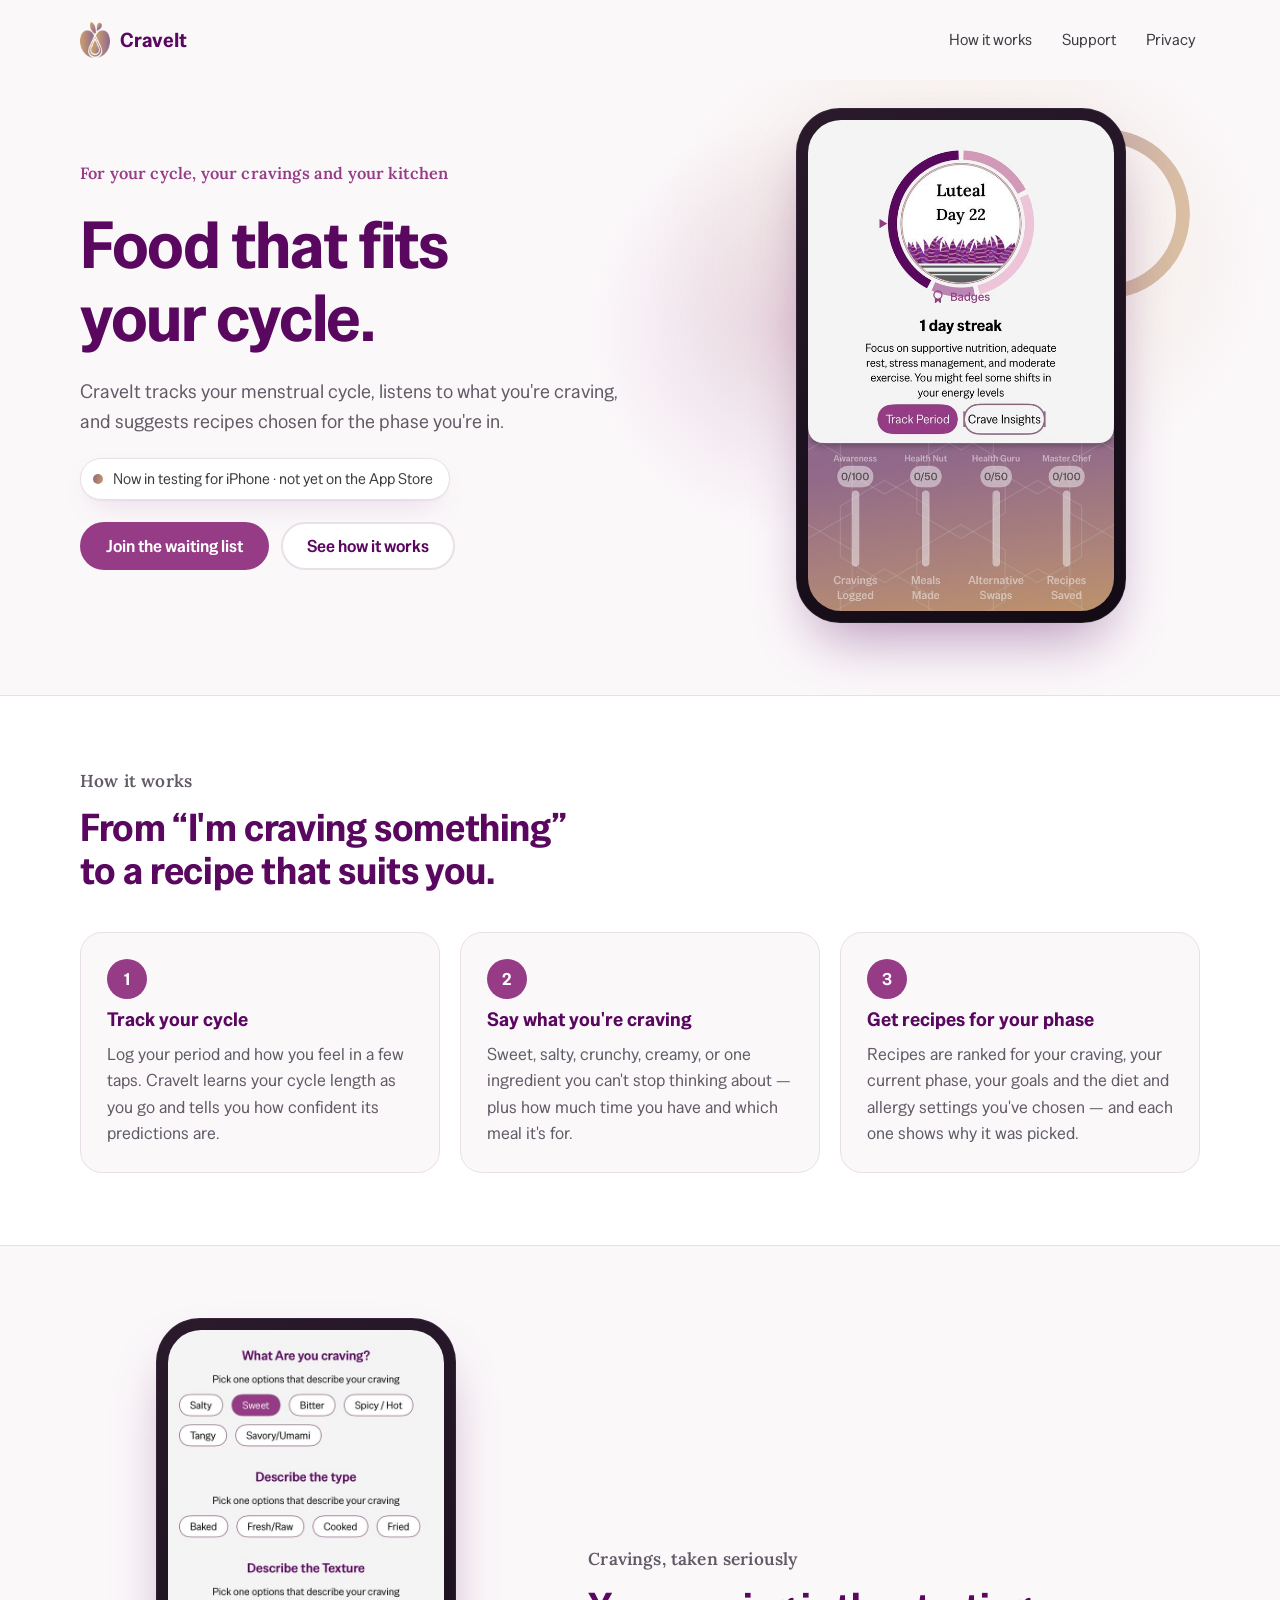
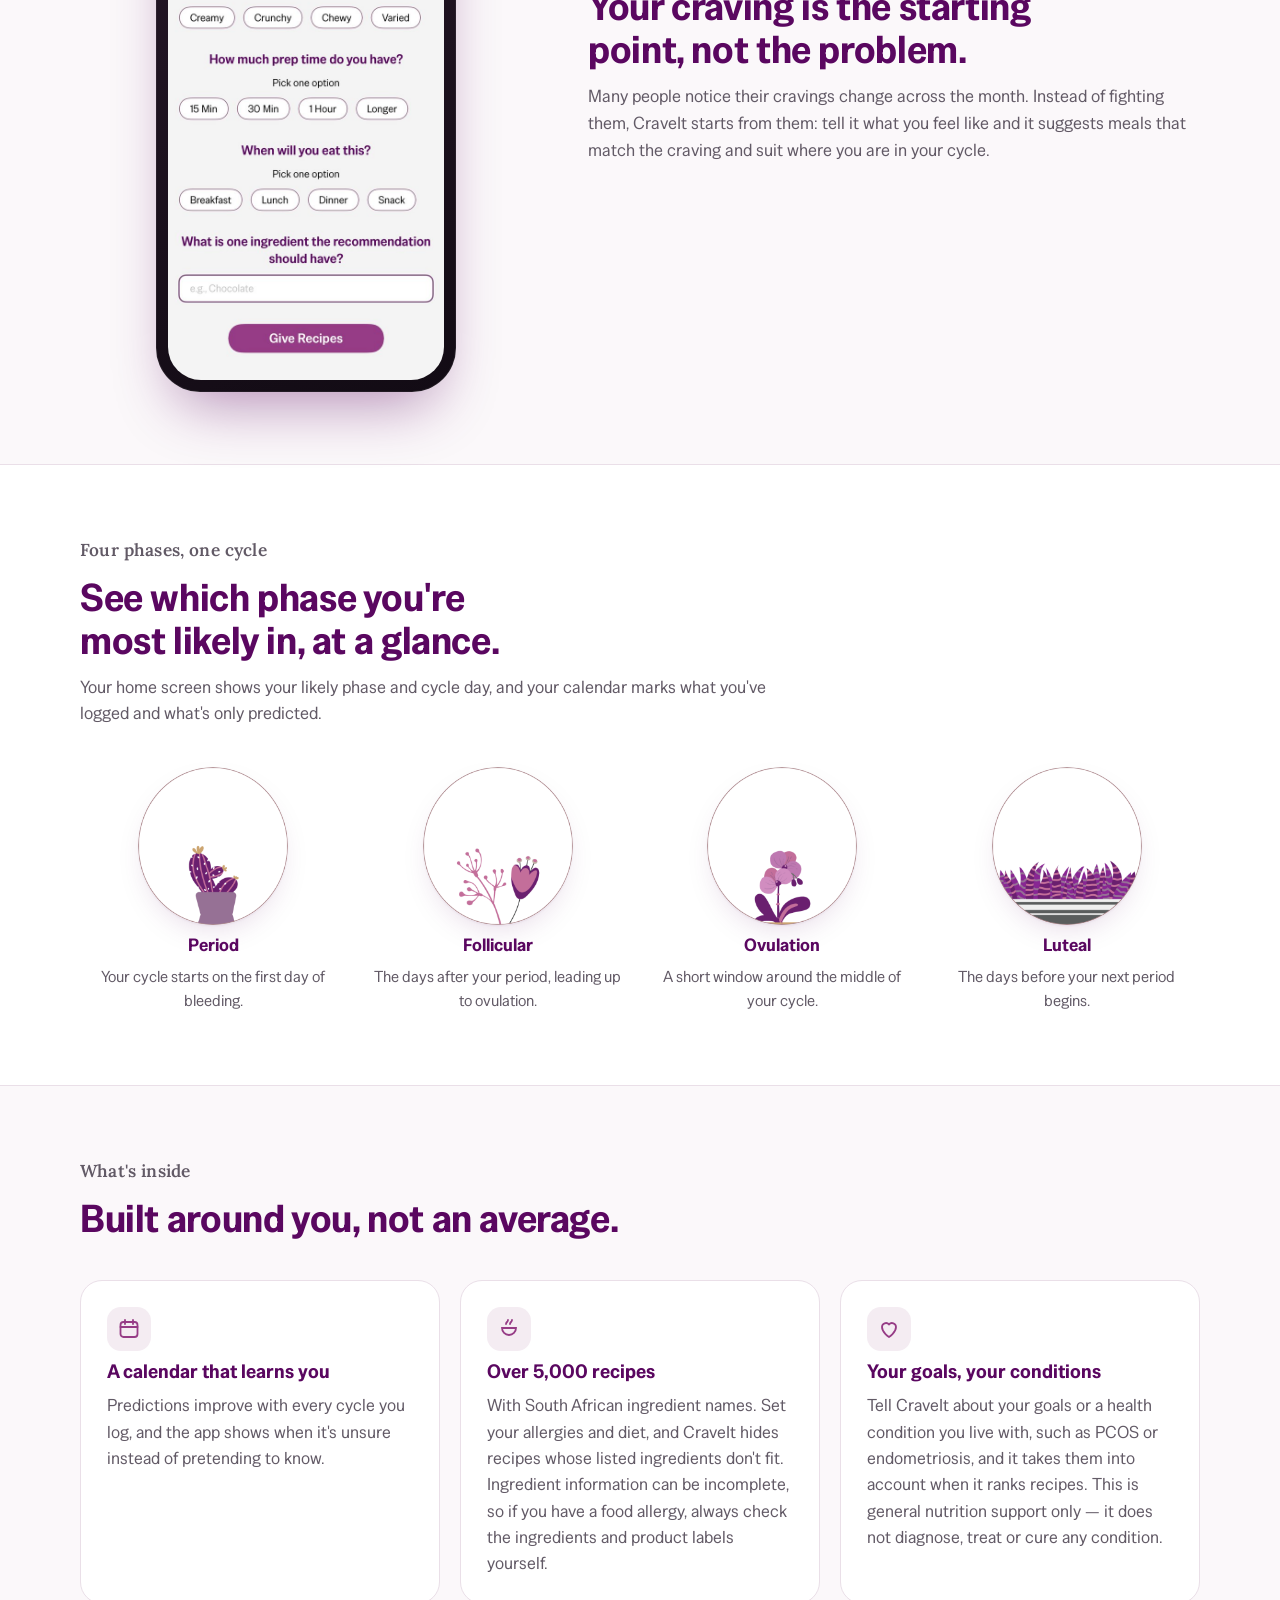
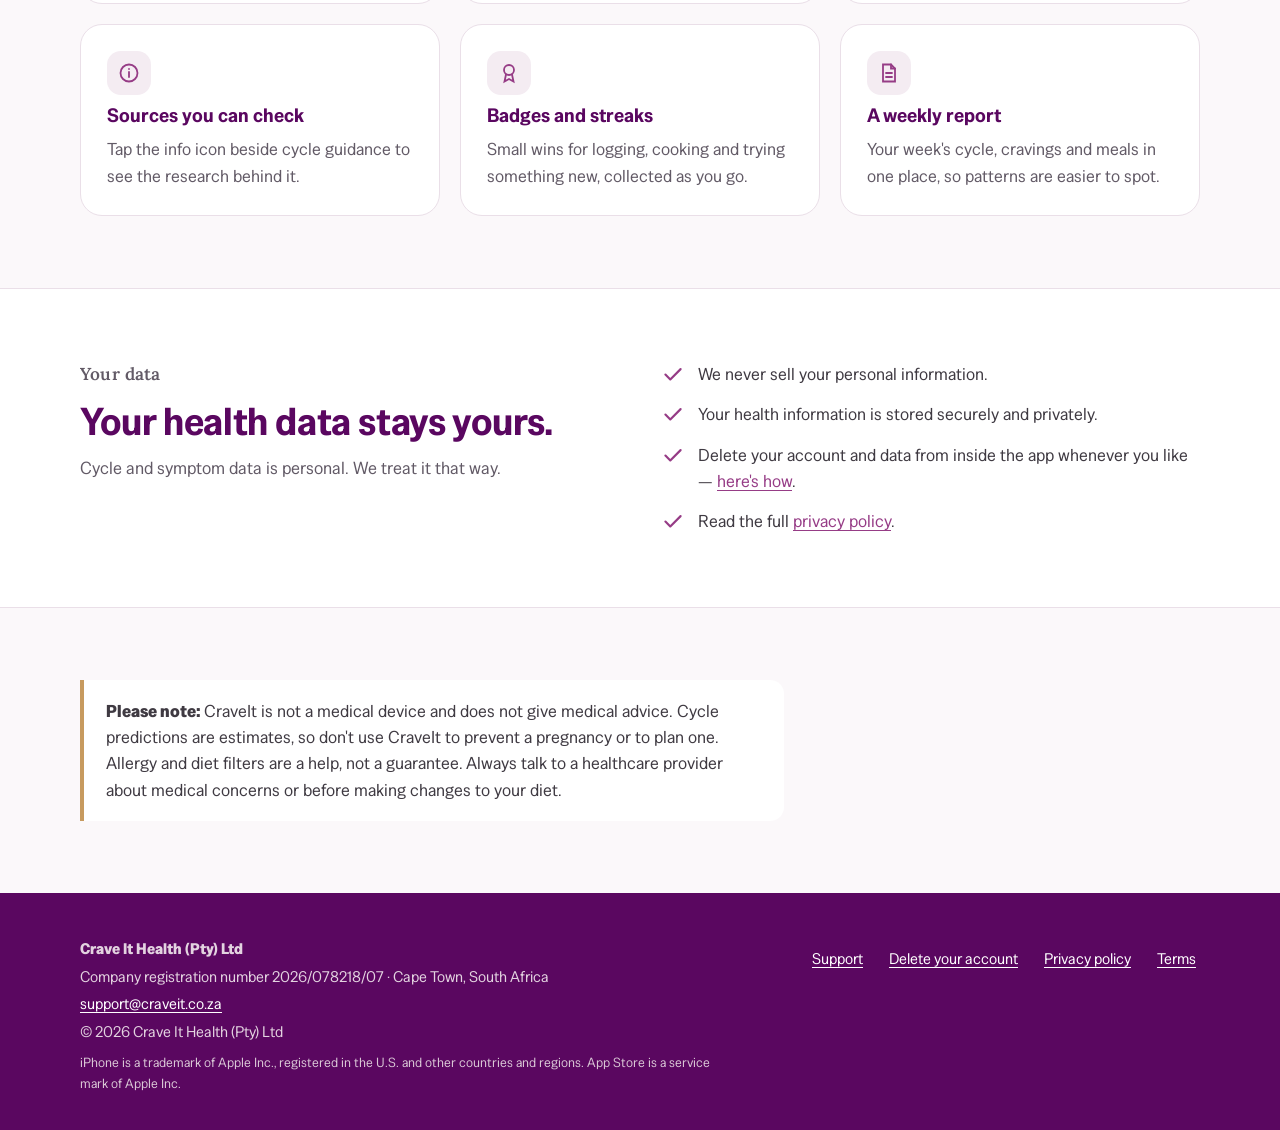
==== index.html @ 250d7862 "Publish craveit.co.za: home, support, privacy and terms pages for Crave It Health (Pty) Ltd" ====
<!doctype html>
<html lang="en-ZA">
<head>
  <meta charset="utf-8">
  <meta name="viewport" content="width=device-width, initial-scale=1">
  <title>CraveIt — Food that fits your cycle</title>
  <meta name="description" content="CraveIt tracks your menstrual cycle, listens to what you're craving, and suggests recipes chosen for the phase you're in. From Crave It Health (Pty) Ltd, Cape Town.">
  <link rel="canonical" href="https://craveit.co.za/">
  <meta property="og:type" content="website">
  <meta property="og:title" content="CraveIt — Food that fits your cycle">
  <meta property="og:description" content="Cycle tracking, craving logging and recipes for the phase you're in.">
  <meta property="og:url" content="https://craveit.co.za/">
  <meta property="og:image" content="https://craveit.co.za/assets/img/og-card.png">
  <meta property="og:image:width" content="1200">
  <meta property="og:image:height" content="630">
  <meta property="og:image:alt" content="CraveIt logo with the words: Food that fits your cycle.">
  <meta property="og:site_name" content="CraveIt">
  <meta name="twitter:card" content="summary_large_image">
  <meta name="theme-color" content="#5A0760">
  <link rel="icon" href="/favicon.ico" sizes="any">
  <link rel="icon" type="image/png" href="/favicon-32.png">
  <link rel="apple-touch-icon" href="/apple-touch-icon.png">
  <link rel="preload" href="/assets/fonts/SpecialGothic-Variable.woff2" as="font" type="font/woff2" crossorigin>
  <link rel="stylesheet" href="/assets/site.css">
  <script type="application/ld+json">
  {
    "@context": "https://schema.org",
    "@type": "Organization",
    "name": "Crave It Health (Pty) Ltd",
    "alternateName": "CraveIt",
    "url": "https://craveit.co.za/",
    "logo": "https://craveit.co.za/assets/img/icon-192.png",
    "email": "support@craveit.co.za",
    "address": { "@type": "PostalAddress", "addressLocality": "Cape Town", "addressCountry": "ZA" }
  }
  </script>
</head>
<body>
  <a class="skip" href="#main">Skip to content</a>

  <header class="site-header">
    <div class="wrap">
      <a class="brand" href="/" aria-label="CraveIt home"><img src="/assets/img/craveit-logo-small.png" alt="" width="30" height="36">CraveIt</a>
      <nav class="nav" aria-label="Main">
        <a href="#how" class="hide-sm">How it works</a>
        <a href="/support.html">Support</a>
        <a href="/privacy.html">Privacy</a>
      </nav>
    </div>
  </header>

  <main id="main">
    <section class="hero" aria-labelledby="hero-title">
      <div class="wrap">
        <div class="hero-copy">
          <p class="eyebrow">For your cycle, your cravings and your kitchen</p>
          <h1 id="hero-title">Food that fits your cycle.</h1>
          <p class="lead">CraveIt tracks your menstrual cycle, listens to what you're craving, and suggests recipes chosen for the phase you're in.</p>
          <p class="status"><span class="dot" aria-hidden="true"></span>Now in testing for iPhone · not yet on the App Store</p>
          <div class="actions">
            <a class="btn btn-primary" href="mailto:support@craveit.co.za?subject=CraveIt%20waiting%20list">Join the waiting list</a>
            <a class="btn btn-ghost" href="#how">See how it works</a>
          </div>
        </div>
        <div class="hero-visual">
          <span class="ring" aria-hidden="true"></span>
          <div class="phone"><img src="/assets/img/app-home.jpg" width="600" height="962" alt="The CraveIt home screen: a cycle ring showing Luteal, day 22, a one-day streak, buttons for Track Period and Crave Insights, and progress bars for cravings logged, meals made, swaps and recipes saved."></div>
        </div>
      </div>
    </section>

    <section id="how" class="band" aria-labelledby="how-title">
      <div class="wrap">
        <div class="section-head">
          <p class="eyebrow">How it works</p>
          <h2 id="how-title">From “I'm craving something” to a recipe that suits you.</h2>
        </div>
        <ol class="steps" role="list">
          <li class="step">
            <h3>Track your cycle</h3>
            <p>Log your period and how you feel in a few taps. CraveIt learns your cycle length as you go and tells you how confident its predictions are.</p>
          </li>
          <li class="step">
            <h3>Say what you're craving</h3>
            <p>Sweet, salty, crunchy, creamy, or one ingredient you can't stop thinking about — plus how much time you have and which meal it's for.</p>
          </li>
          <li class="step">
            <h3>Get recipes for your phase</h3>
            <p>Recipes are ranked for your craving, your current phase, your goals and the diet and allergy settings you've chosen — and each one shows why it was picked.</p>
          </li>
        </ol>
      </div>
    </section>

    <section aria-labelledby="craving-title">
      <div class="wrap split">
        <div class="phone"><img src="/assets/img/app-craving.jpg" width="600" height="1412" alt="The CraveIt craving form: choose a taste, type, texture, prep time and meal, add an ingredient, then tap Give Recipes." loading="lazy"></div>
        <div class="section-head" style="margin-bottom:0">
          <p class="eyebrow">Cravings, taken seriously</p>
          <h2 id="craving-title">Your craving is the starting point, not the problem.</h2>
          <p>Many people notice their cravings change across the month. Instead of fighting them, CraveIt starts from them: tell it what you feel like and it suggests meals that match the craving and suit where you are in your cycle.</p>
        </div>
      </div>
    </section>

    <section class="band" aria-labelledby="phases-title">
      <div class="wrap">
        <div class="section-head">
          <p class="eyebrow">Four phases, one cycle</p>
          <h2 id="phases-title">See which phase you're most likely in, at a glance.</h2>
          <p>Your home screen shows your likely phase and cycle day, and your calendar marks what you've logged and what's only predicted.</p>
        </div>
        <ul class="phases" role="list">
          <li class="phase"><img src="/assets/img/phase-period.png" width="468" height="492" alt="" loading="lazy"><h3>Period</h3><p>Your cycle starts on the first day of bleeding.</p></li>
          <li class="phase"><img src="/assets/img/phase-follicular.png" width="468" height="492" alt="" loading="lazy"><h3>Follicular</h3><p>The days after your period, leading up to ovulation.</p></li>
          <li class="phase"><img src="/assets/img/phase-ovulation.png" width="468" height="492" alt="" loading="lazy"><h3>Ovulation</h3><p>A short window around the middle of your cycle.</p></li>
          <li class="phase"><img src="/assets/img/phase-luteal.png" width="468" height="492" alt="" loading="lazy"><h3>Luteal</h3><p>The days before your next period begins.</p></li>
        </ul>
      </div>
    </section>

    <section aria-labelledby="features-title">
      <div class="wrap">
        <div class="section-head">
          <p class="eyebrow">What's inside</p>
          <h2 id="features-title">Built around you, not an average.</h2>
        </div>
        <ul class="features" role="list">
          <li class="feature">
            <span class="glyph" aria-hidden="true"><svg viewBox="0 0 24 24" fill="none" stroke="currentColor" stroke-width="1.8" stroke-linecap="round"><rect x="3.5" y="5" width="17" height="15" rx="3"/><path d="M3.5 10h17M8 3v4M16 3v4"/></svg></span>
            <h3>A calendar that learns you</h3>
            <p>Predictions improve with every cycle you log, and the app shows when it's unsure instead of pretending to know.</p>
          </li>
          <li class="feature">
            <span class="glyph" aria-hidden="true"><svg viewBox="0 0 24 24" fill="none" stroke="currentColor" stroke-width="1.8" stroke-linecap="round"><path d="M5 11h14a7 7 0 0 1-14 0Z"/><path d="M9 7c0-2 2-2 2-4M13 7c0-2 2-2 2-4"/></svg></span>
            <h3>Over 5,000 recipes</h3>
            <p>With South African ingredient names. Set your allergies and diet, and CraveIt hides recipes whose listed ingredients don't fit. Ingredient information can be incomplete, so if you have a food allergy, always check the ingredients and product labels yourself.</p>
          </li>
          <li class="feature">
            <span class="glyph" aria-hidden="true"><svg viewBox="0 0 24 24" fill="none" stroke="currentColor" stroke-width="1.8" stroke-linecap="round"><path d="M12 20s-7-4.4-7-10a4 4 0 0 1 7-2.6A4 4 0 0 1 19 10c0 5.6-7 10-7 10Z"/></svg></span>
            <h3>Your goals, your conditions</h3>
            <p>Tell CraveIt about your goals or a health condition you live with, such as PCOS or endometriosis, and it takes them into account when it ranks recipes. This is general nutrition support only — it does not diagnose, treat or cure any condition.</p>
          </li>
          <li class="feature">
            <span class="glyph" aria-hidden="true"><svg viewBox="0 0 24 24" fill="none" stroke="currentColor" stroke-width="1.8" stroke-linecap="round"><circle cx="12" cy="12" r="8.5"/><path d="M12 11v5M12 8h.01"/></svg></span>
            <h3>Sources you can check</h3>
            <p>Tap the info icon beside cycle guidance to see the research behind it.</p>
          </li>
          <li class="feature">
            <span class="glyph" aria-hidden="true"><svg viewBox="0 0 24 24" fill="none" stroke="currentColor" stroke-width="1.8" stroke-linecap="round"><circle cx="12" cy="9" r="5"/><path d="m9 13.5-1.5 7L12 18l4.5 2.5-1.5-7"/></svg></span>
            <h3>Badges and streaks</h3>
            <p>Small wins for logging, cooking and trying something new, collected as you go.</p>
          </li>
          <li class="feature">
            <span class="glyph" aria-hidden="true"><svg viewBox="0 0 24 24" fill="none" stroke="currentColor" stroke-width="1.8" stroke-linecap="round"><path d="M6 3.5h8l4 4v13H6z"/><path d="M14 3.5v4h4M9 12h6M9 16h6"/></svg></span>
            <h3>A weekly report</h3>
            <p>Your week's cycle, cravings and meals in one place, so patterns are easier to spot.</p>
          </li>
        </ul>
      </div>
    </section>

    <section class="band" aria-labelledby="privacy-title">
      <div class="wrap privacy">
        <div class="section-head" style="margin-bottom:0">
          <p class="eyebrow">Your data</p>
          <h2 id="privacy-title">Your health data stays yours.</h2>
          <p>Cycle and symptom data is personal. We treat it that way.</p>
        </div>
        <ul class="checks" role="list">
          <li><svg viewBox="0 0 24 24" fill="none" stroke="currentColor" stroke-width="2" stroke-linecap="round" stroke-linejoin="round" aria-hidden="true"><path d="m5 12.5 4.5 4.5L19 7.5"/></svg><span>We never sell your personal information.</span></li>
          <li><svg viewBox="0 0 24 24" fill="none" stroke="currentColor" stroke-width="2" stroke-linecap="round" stroke-linejoin="round" aria-hidden="true"><path d="m5 12.5 4.5 4.5L19 7.5"/></svg><span>Your health information is stored securely and privately.</span></li>
          <li><svg viewBox="0 0 24 24" fill="none" stroke="currentColor" stroke-width="2" stroke-linecap="round" stroke-linejoin="round" aria-hidden="true"><path d="m5 12.5 4.5 4.5L19 7.5"/></svg><span>Delete your account and data from inside the app whenever you like — <a href="/support.html#delete">here's how</a>.</span></li>
          <li><svg viewBox="0 0 24 24" fill="none" stroke="currentColor" stroke-width="2" stroke-linecap="round" stroke-linejoin="round" aria-hidden="true"><path d="m5 12.5 4.5 4.5L19 7.5"/></svg><span>Read the full <a href="/privacy.html">privacy policy</a>.</span></li>
        </ul>
      </div>
    </section>

    <section aria-label="Health notice">
      <div class="wrap">
        <p class="note"><strong>Please note:</strong> CraveIt is not a medical device and does not give medical advice. Cycle predictions are estimates, so don't use CraveIt to prevent a pregnancy or to plan one. Allergy and diet filters are a help, not a guarantee. Always talk to a healthcare provider about medical concerns or before making changes to your diet.</p>
      </div>
    </section>
  </main>

  <footer class="site-footer">
    <div class="wrap">
      <div class="legal">
        <strong>Crave It Health (Pty) Ltd</strong>
        <span>Company registration number 2026/078218/07 · Cape Town, South Africa</span>
        <span><a href="mailto:support@craveit.co.za">support@craveit.co.za</a></span>
        <span>© 2026 Crave It Health (Pty) Ltd</span>
        <span class="tm">iPhone is a trademark of Apple Inc., registered in the U.S. and other countries and regions. App Store is a service mark of Apple Inc.</span>
      </div>
      <nav aria-label="Footer">
        <a href="/support.html">Support</a>
        <a href="/support.html#delete">Delete your account</a>
        <a href="/privacy.html">Privacy policy</a>
        <a href="/terms.html">Terms</a>
      </nav>
    </div>
  </footer>
</body>
</html>
---- assets/site.css ----
/* CraveIt — craveit.co.za. Colours and type from the CraveIt design system.
   One deliberate visual world: the app is light, so the site is light — every colour is set explicitly. */

@font-face {
  font-family: "Special Gothic";
  src: url("fonts/SpecialGothic-Variable.woff2") format("woff2");
  font-weight: 400 700;
  font-display: swap;
}
@font-face {
  font-family: "Lora";
  src: url("fonts/Lora-VariableFont.woff2") format("woff2");
  font-weight: 400 700;
  font-display: swap;
}

:root {
  --purple: #963C86;
  --plum: #5A0760;
  --rose: #BD5E8F;
  --gold: #C79A5F;
  --ink: #3F3A42;          /* grey with a slight plum bias; 10.9:1 on --paper */
  --muted: #625A66;        /* 6.5:1 on --paper */
  --paper: #FBF8FA;
  --card: #FFFFFF;
  --line: #EADFE8;
  --wash: #F4ECF2;
  --grad: linear-gradient(100deg, #916786 0%, #C79A5F 100%);
  --radius: 22px;
  --shadow: 0 1px 2px rgba(90, 7, 96, .06), 0 12px 32px -12px rgba(90, 7, 96, .18);
  --measure: 64ch;
  --wrap: 1120px;
  color-scheme: light;
}

*, *::before, *::after { box-sizing: border-box; }
html { -webkit-text-size-adjust: 100%; scroll-behavior: smooth; }
@media (prefers-reduced-motion: reduce) { html { scroll-behavior: auto; } }

body {
  margin: 0;
  background: var(--paper);
  color: var(--ink);
  font-family: "Special Gothic", "Helvetica Neue", Arial, system-ui, sans-serif;
  font-size: 1.0625rem;
  line-height: 1.55;
  text-rendering: optimizeLegibility;
}

img { max-width: 100%; height: auto; display: block; }
a { color: var(--purple); text-underline-offset: 3px; }
a:hover { color: var(--plum); }
:focus-visible { outline: 3px solid var(--plum); outline-offset: 3px; }
.site-footer :focus-visible { outline-color: var(--gold); }

h1, h2, h3 { color: var(--plum); line-height: 1.12; margin: 0; font-weight: 600; text-wrap: balance; }
h1 { font-size: clamp(2.4rem, 5.6vw, 4.1rem); letter-spacing: -.02em; }
h2 { font-size: clamp(1.7rem, 3.4vw, 2.4rem); letter-spacing: -.01em; }
h3 { font-size: 1.2rem; }
p { margin: 0; }

.eyebrow {
  font-family: "Lora", Georgia, serif;
  font-weight: 600;
  font-style: normal;
  color: var(--purple);
  font-size: 1.02rem;
  letter-spacing: .01em;
}

.wrap { width: min(var(--wrap), 100% - 32px); margin-inline: auto; }
.skip { position: absolute; left: -999px; top: 8px; background: var(--card); padding: 8px 14px; z-index: 10; }
.skip:focus { left: 16px; }

/* ---------- header ---------- */
.site-header { padding: 18px 0; }
.site-header .wrap { display: flex; align-items: center; justify-content: space-between; gap: 16px; }
.brand { display: inline-flex; align-items: center; gap: 10px; text-decoration: none; color: var(--plum); font-weight: 600; font-size: 1.25rem; }
.brand img { width: 30px; height: auto; }
.nav { display: flex; gap: 22px; font-size: .98rem; }
.nav a { color: var(--ink); text-decoration: none; }
.nav a:hover, .nav a[aria-current="page"] { color: var(--purple); text-decoration: underline; }

/* ---------- hero ---------- */
.hero { position: relative; overflow: hidden; padding: 28px 0 72px; }
.hero::before {
  content: ""; position: absolute; inset: -30% -10% auto 40%; height: 720px; z-index: 0;
  background: radial-gradient(closest-side, rgba(199, 154, 95, .20), transparent 70%),
              radial-gradient(closest-side at 30% 60%, rgba(150, 60, 134, .16), transparent 72%);
  pointer-events: none;
  -webkit-mask-image: linear-gradient(to bottom, transparent, #000 25%);
  mask-image: linear-gradient(to bottom, transparent, #000 25%);
}
.hero .wrap { position: relative; z-index: 1; display: grid; grid-template-columns: 1.1fr .9fr; gap: 56px; align-items: center; }
.hero-copy { display: grid; gap: 22px; }
.lead { font-size: 1.2rem; color: var(--muted); max-width: 34rem; }
.status {
  display: inline-flex; align-items: center; gap: 10px; width: fit-content;
  background: var(--card); border: 1px solid var(--line); border-radius: 999px; padding: 8px 16px 8px 12px;
  font-size: .95rem; color: var(--ink); box-shadow: var(--shadow);
}
.status .dot { width: 10px; height: 10px; border-radius: 50%; background: var(--grad); flex: none; }
.actions { display: flex; flex-wrap: wrap; gap: 12px; }
.btn {
  display: inline-flex; align-items: center; justify-content: center; gap: 8px;
  min-height: 48px; padding: 0 24px; border-radius: 999px; font: inherit; font-weight: 500;
  text-decoration: none; border: 2px solid transparent; cursor: pointer;
}
.btn-primary { background: var(--purple); color: #fff; }
.btn-primary:hover { background: var(--plum); color: #fff; }
.btn-ghost { background: var(--card); color: var(--plum); border-color: var(--line); }
.btn-ghost:hover { border-color: var(--purple); color: var(--purple); }

.phone {
  position: relative; z-index: 1;
  width: min(330px, 78vw); margin-inline: auto; border-radius: 44px; padding: 12px;
  background: linear-gradient(160deg, #2a1a2c, #120b14); box-shadow: 0 30px 60px -20px rgba(90, 7, 96, .45), 0 0 0 1px rgba(255,255,255,.06) inset;
}
.phone img { border-radius: 33px; width: 100%; }
.hero-visual { position: relative; }
.hero-visual .ring {
  position: absolute; inset: 4% 2% auto auto; width: 170px; height: 170px; border-radius: 50%; z-index: 0;
  border: 14px solid transparent; background: var(--grad) border-box;
  -webkit-mask: linear-gradient(#000 0 0) padding-box, linear-gradient(#000 0 0);
  -webkit-mask-composite: xor; mask-composite: exclude; opacity: .55;
}

/* ---------- sections ---------- */
section { padding: 72px 0; }
.section-head { display: grid; gap: 12px; max-width: 44rem; margin-bottom: 40px; }
.section-head p { color: var(--muted); font-size: 1.08rem; }
.band { background: var(--card); border-block: 1px solid var(--line); }

.steps { display: grid; grid-template-columns: repeat(3, 1fr); gap: 20px; counter-reset: step; list-style: none; padding: 0; margin: 0; }
.step { background: var(--paper); border: 1px solid var(--line); border-radius: var(--radius); padding: 26px; display: grid; gap: 10px; align-content: start; }
.step::before {
  counter-increment: step; content: counter(step);
  width: 40px; height: 40px; border-radius: 50%; display: grid; place-items: center;
  background: var(--purple); color: #fff; font-weight: 600; font-size: 1.05rem;
}
.step p { color: var(--muted); }

.split { display: grid; grid-template-columns: .85fr 1.15fr; gap: 56px; align-items: center; }
.split .phone { width: min(300px, 72vw); }

.phases { display: grid; grid-template-columns: repeat(4, 1fr); gap: 18px; list-style: none; padding: 0; margin: 0; }
.phase { text-align: center; display: grid; gap: 10px; justify-items: center; }
.phase img { width: 150px; border-radius: 50%; background: var(--card); box-shadow: var(--shadow); }
.phase h3 { font-size: 1.1rem; }
.phase p { color: var(--muted); font-size: .98rem; max-width: 16rem; }

.features { display: grid; grid-template-columns: repeat(3, 1fr); gap: 20px; list-style: none; padding: 0; margin: 0; }
.feature { background: var(--card); border: 1px solid var(--line); border-radius: var(--radius); padding: 26px; display: grid; gap: 10px; align-content: start; }
.feature .glyph { width: 44px; height: 44px; border-radius: 14px; background: var(--wash); display: grid; place-items: center; color: var(--purple); }
.feature .glyph svg { width: 24px; height: 24px; }
.feature p { color: var(--muted); }

.privacy { display: grid; grid-template-columns: 1fr 1fr; gap: 40px; align-items: start; }
.checks { list-style: none; padding: 0; margin: 0; display: grid; gap: 14px; }
.checks li { display: grid; grid-template-columns: 26px 1fr; gap: 12px; }
.checks svg { width: 26px; height: 26px; color: var(--purple); }

.note { border-left: 4px solid var(--gold); background: var(--card); border-radius: 0 14px 14px 0; padding: 18px 22px; color: var(--ink); max-width: var(--measure); }

/* ---------- document pages ---------- */
.doc { padding: 40px 0 80px; }
.doc .wrap { max-width: 760px; }
.doc h1 { font-size: clamp(2rem, 4.4vw, 2.8rem); margin-bottom: 8px; }
.doc .meta { color: var(--muted); margin-bottom: 28px; }
.doc h2 { font-size: 1.3rem; margin: 34px 0 10px; }
.doc p, .doc li { max-width: var(--measure); }
.doc p + p { margin-top: 12px; }
.doc ul, .doc ol { padding-left: 1.3rem; display: grid; gap: 6px; }
.whois { background: var(--card); border: 1px solid var(--line); border-radius: 16px; padding: 18px 22px; display: grid; gap: 4px; margin: 24px 0 8px; }
.whois dt { font-weight: 600; color: var(--plum); }
.whois dd { margin: 0 0 8px; }
.path { font-family: "Lora", Georgia, serif; font-weight: 600; color: var(--plum); }

/* ---------- footer ---------- */
.site-footer { background: var(--plum); color: #F3E9F1; padding: 44px 0 36px; font-size: .95rem; }
.site-footer a { color: #fff; }
.site-footer .wrap { display: grid; grid-template-columns: 1.4fr 1fr; gap: 28px; }
.site-footer .legal { color: #E3D3E0; display: grid; gap: 4px; }
.site-footer nav { display: flex; flex-wrap: wrap; gap: 18px; justify-content: flex-end; align-content: start; }

/* ---------- responsive ---------- */
@media (max-width: 900px) {
  .hero .wrap, .split, .privacy { grid-template-columns: 1fr; gap: 36px; }
  .hero { padding-top: 8px; }
  .steps, .features { grid-template-columns: 1fr; }
  .phases { grid-template-columns: repeat(2, 1fr); gap: 28px 16px; }
  .site-footer .wrap { grid-template-columns: 1fr; }
  .site-footer nav { justify-content: flex-start; }
  .hero-visual .ring { display: none; }
}
@media (max-width: 560px) {
  body { font-size: 1rem; }
  .nav { gap: 14px; font-size: .92rem; }
  .nav .hide-sm { display: none; }
  section { padding: 52px 0; }
  .phase img { width: 120px; }
}

/* tap targets (>= 44px) for header and footer links */
.nav a, .site-footer nav a { display: inline-flex; align-items: center; min-height: 44px; padding-inline: 4px; }
.site-footer nav { gap: 4px 18px; }
.site-footer .tm { font-size: .82rem; color: #D9C6D5; margin-top: 6px; }
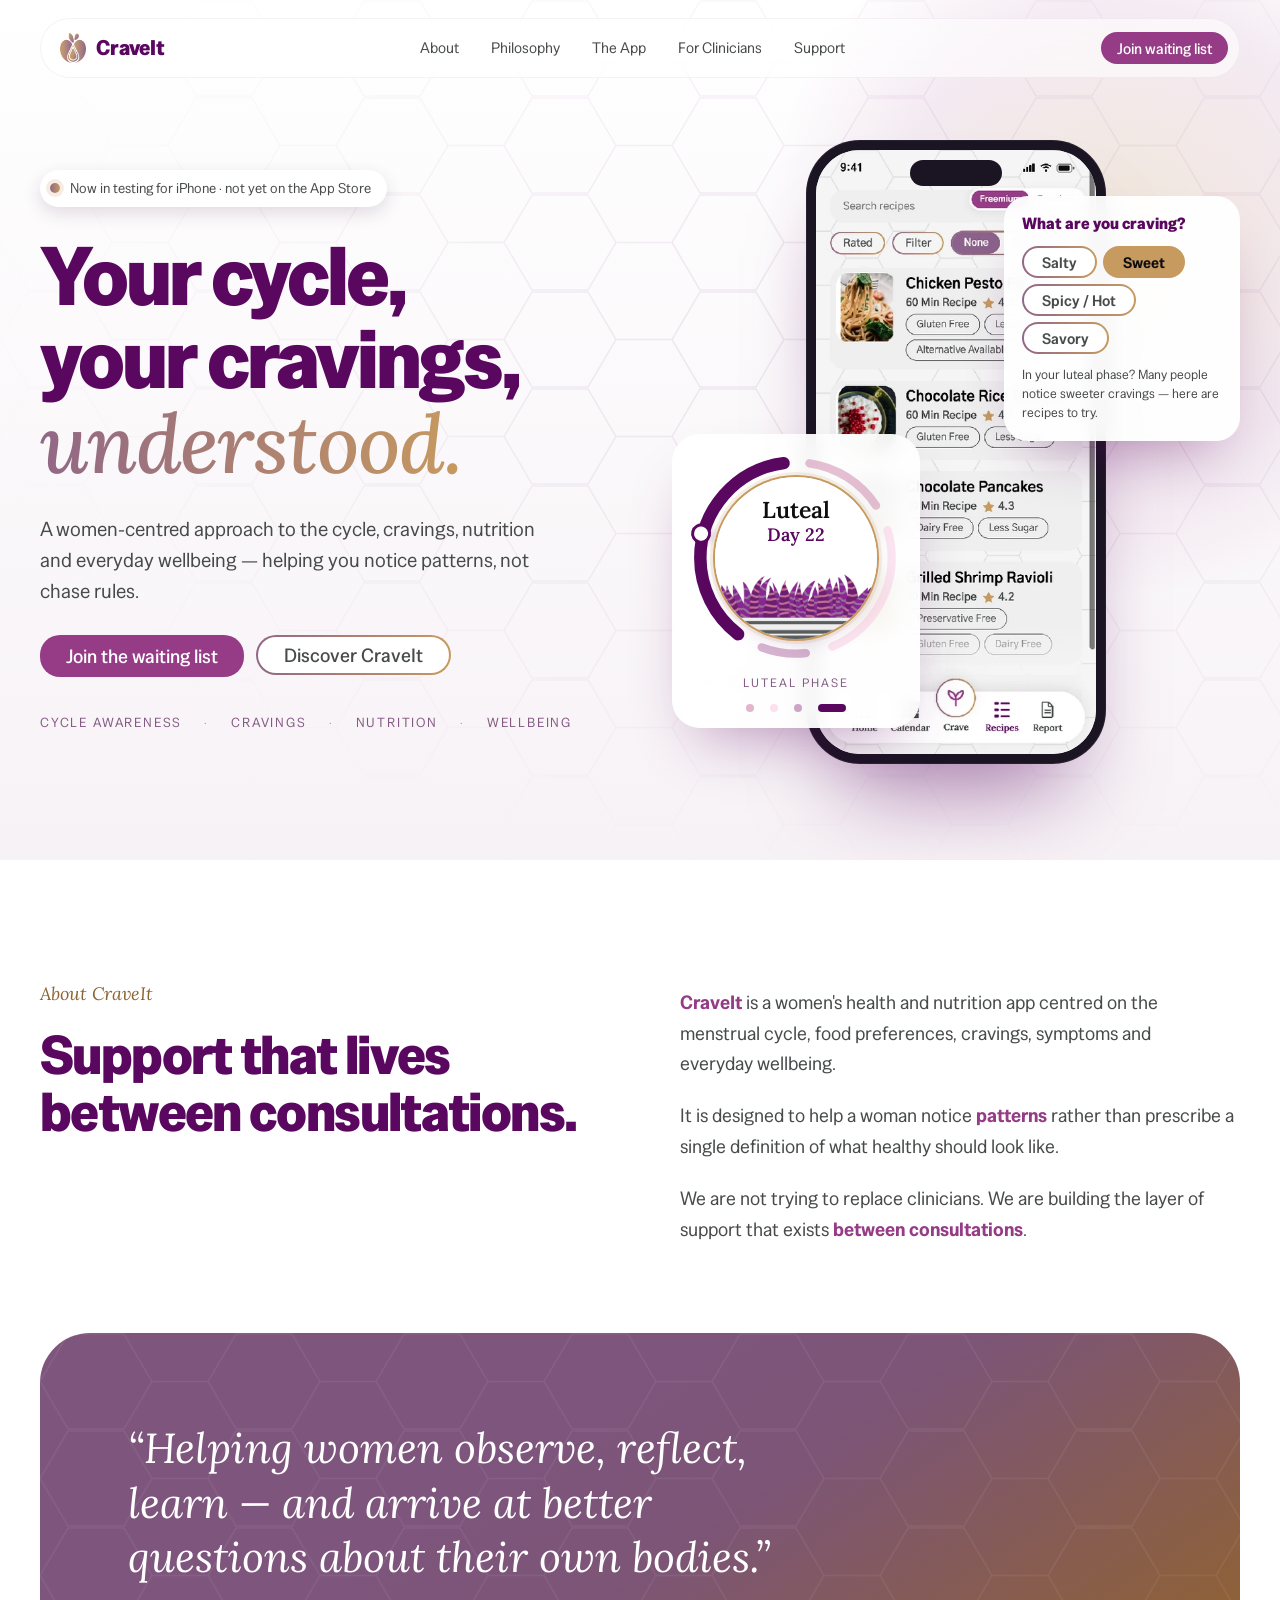
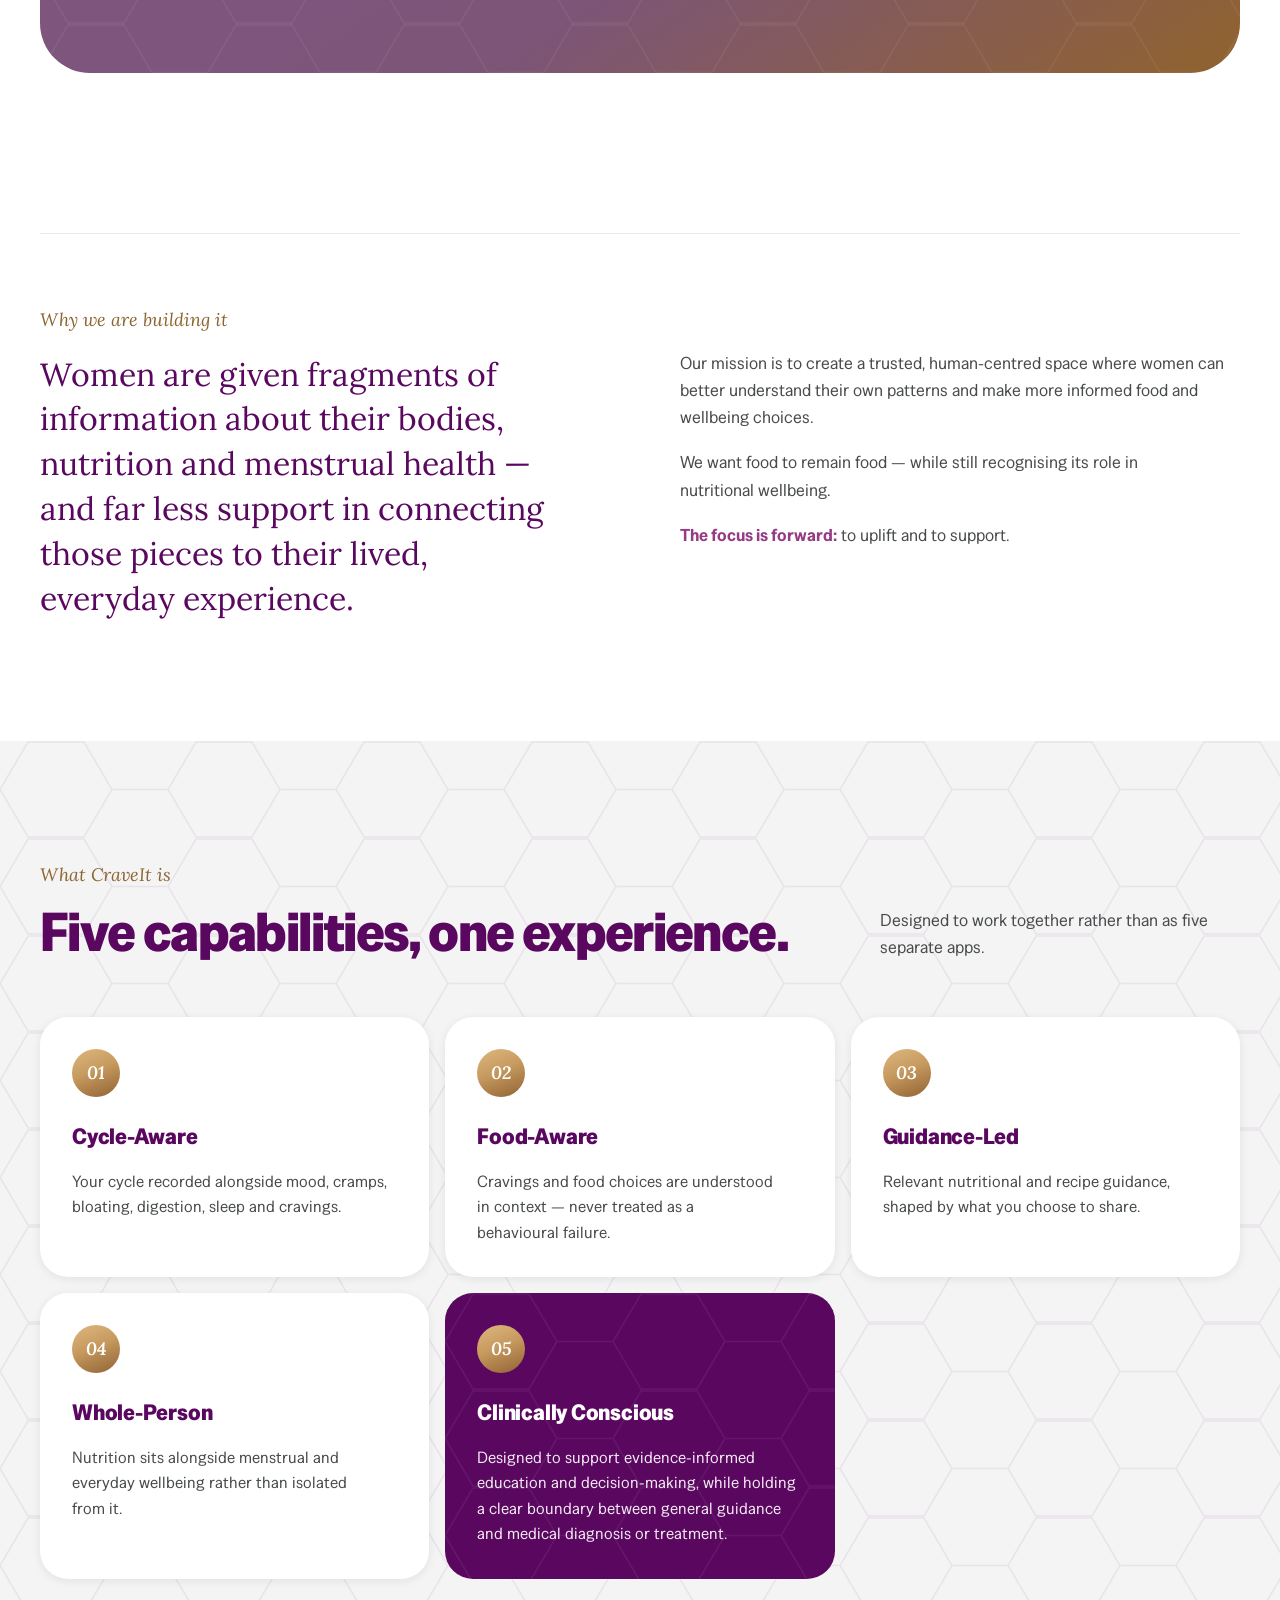
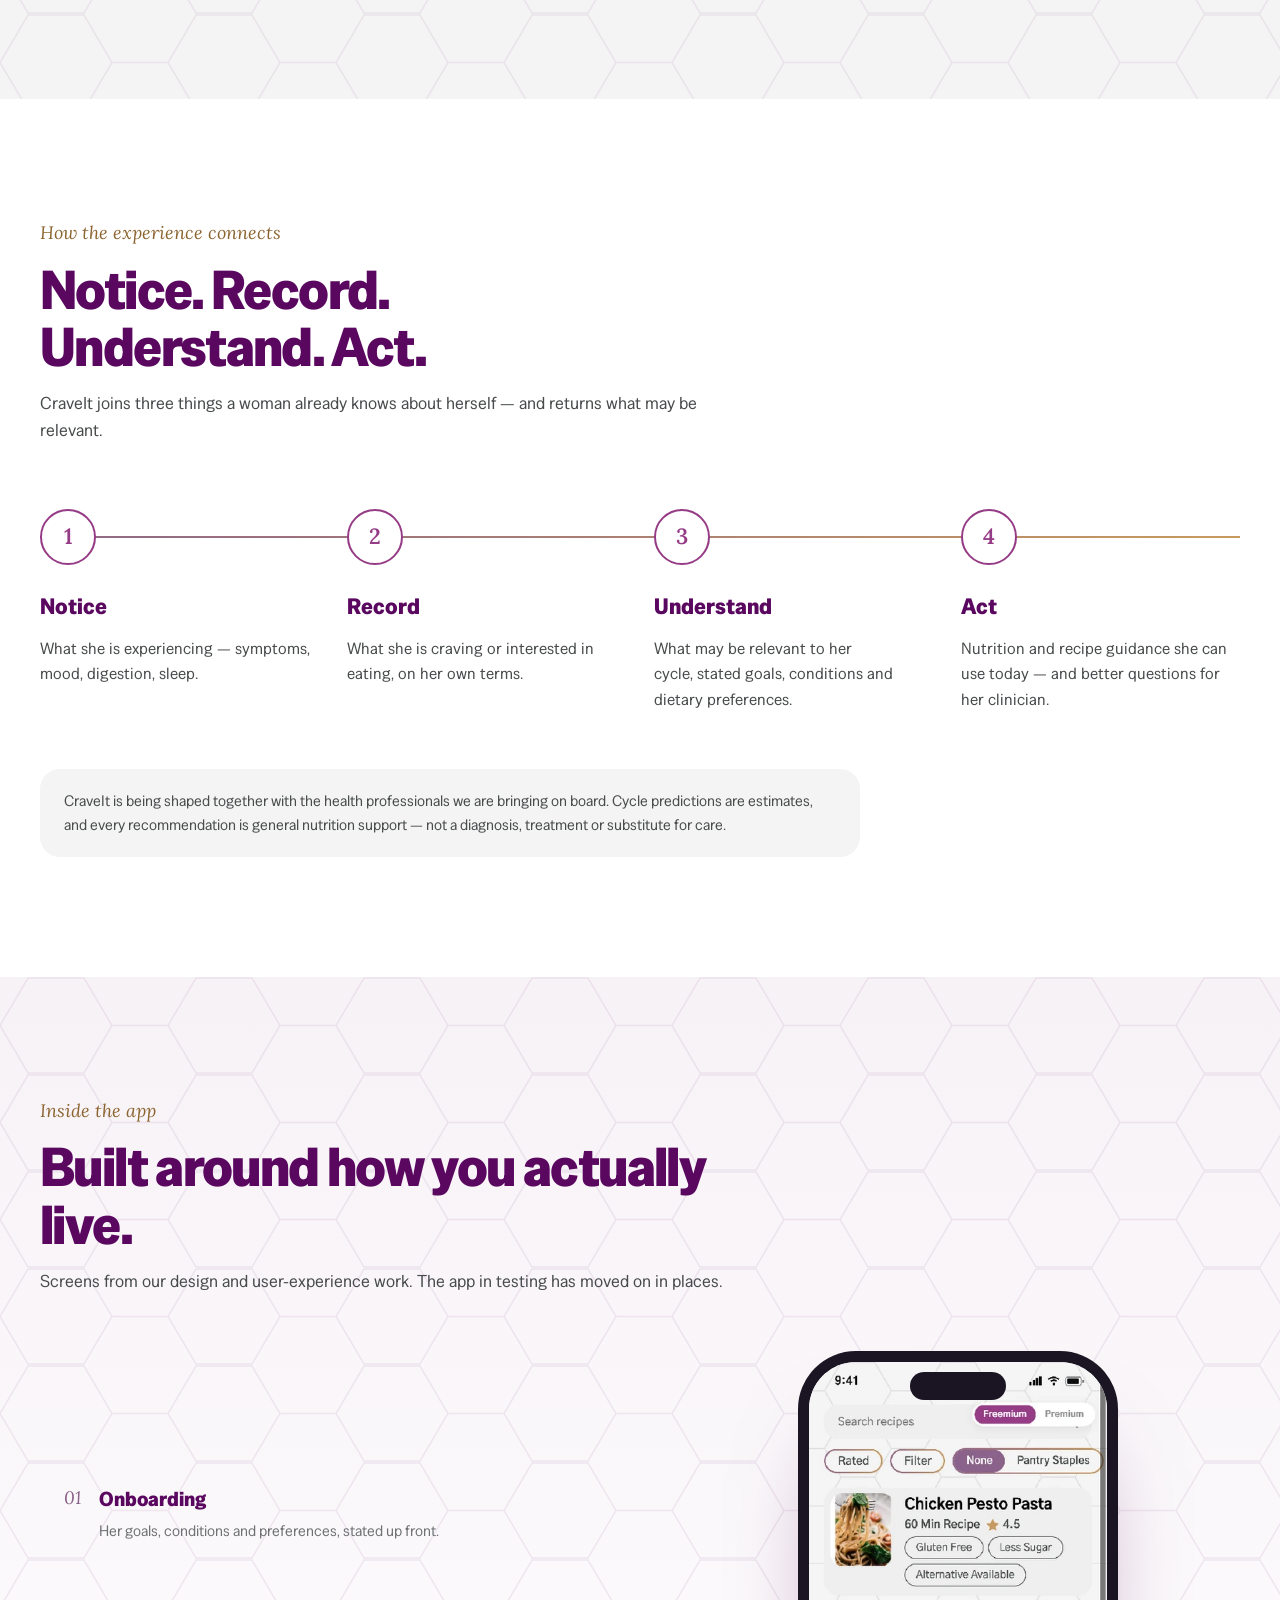
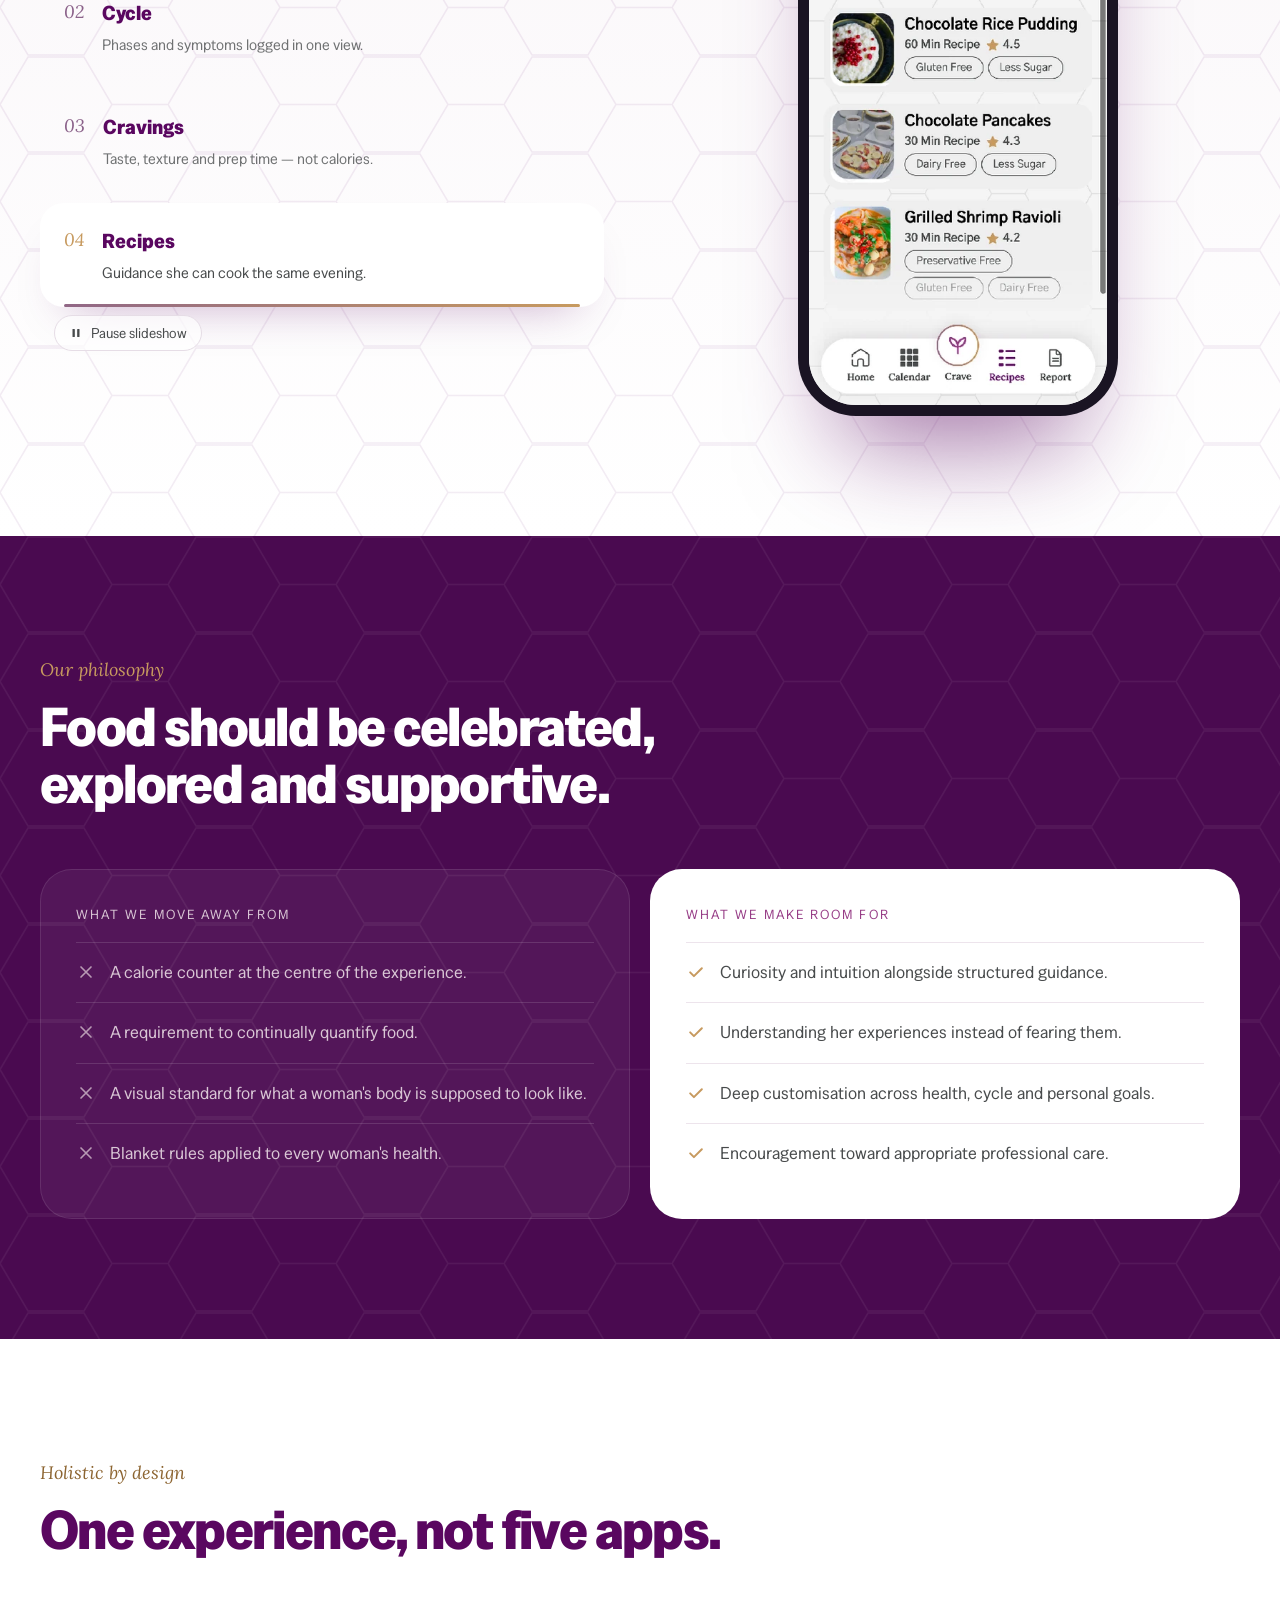
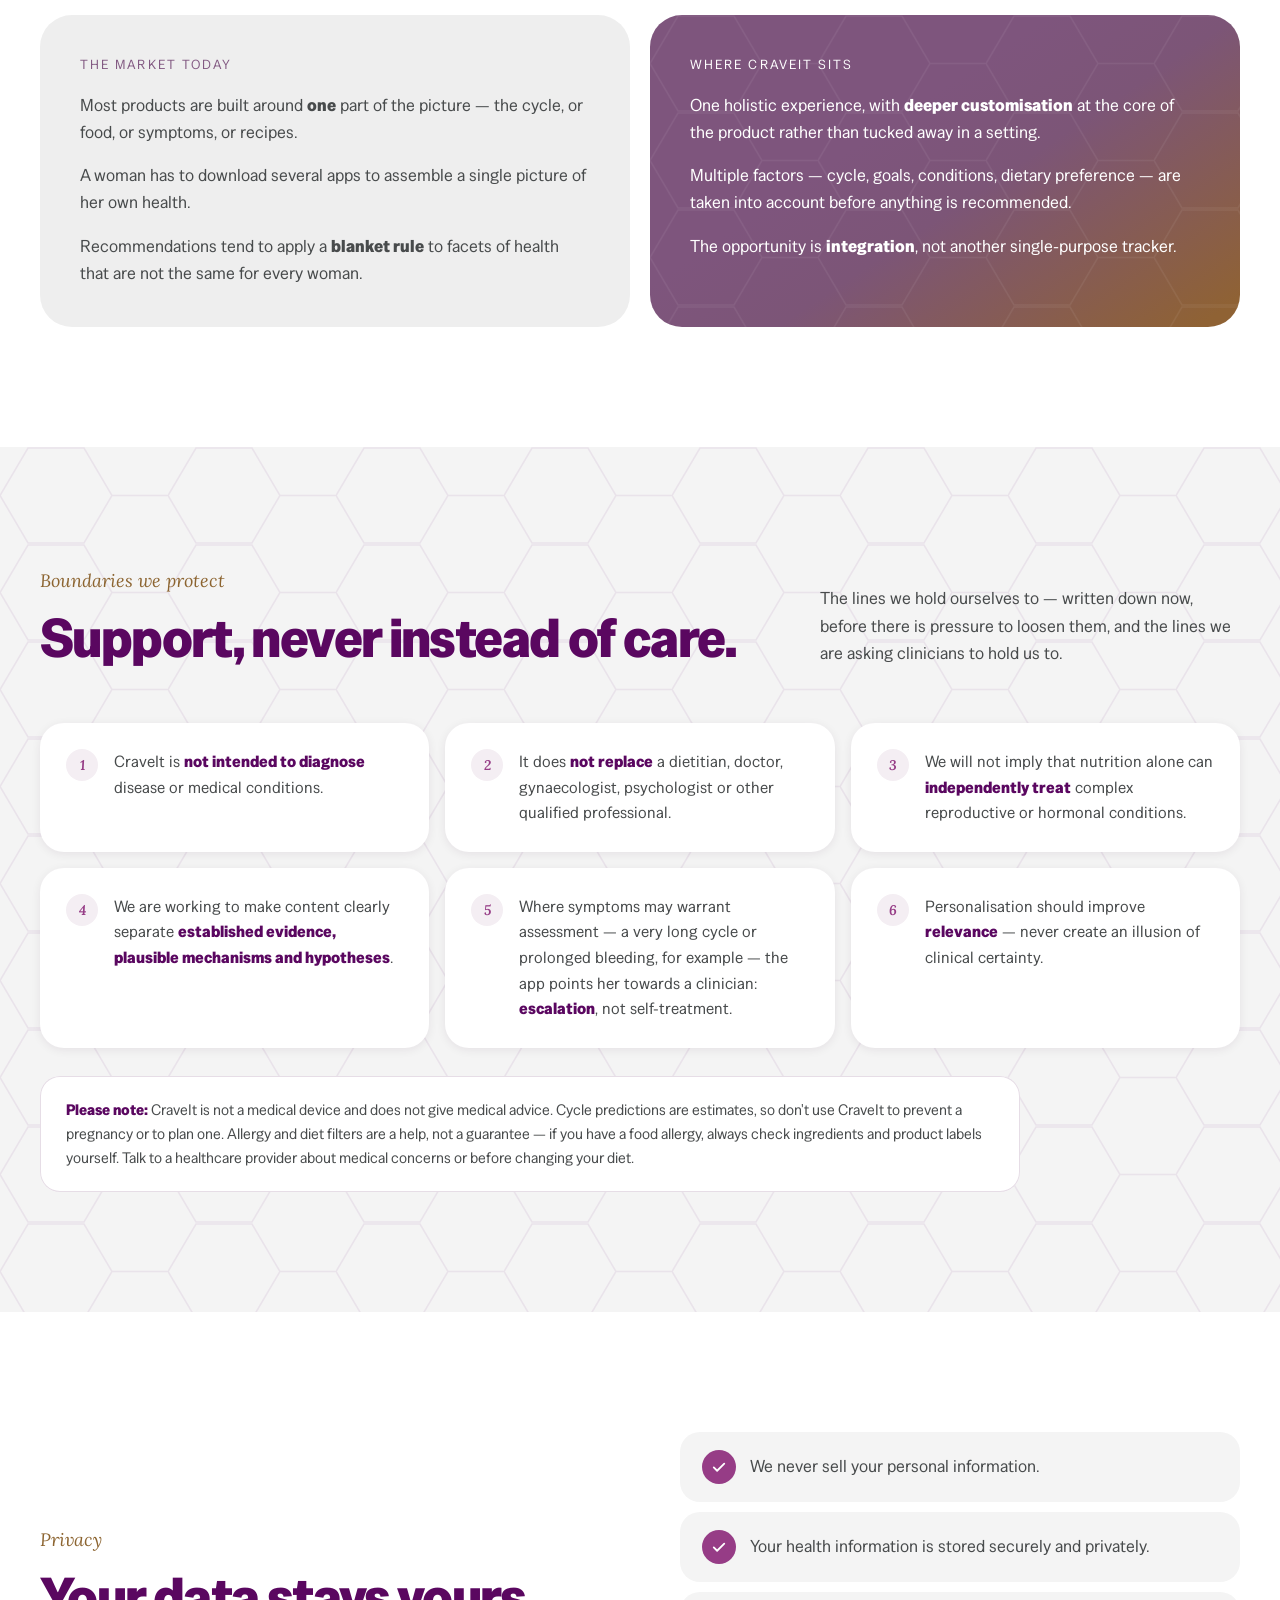
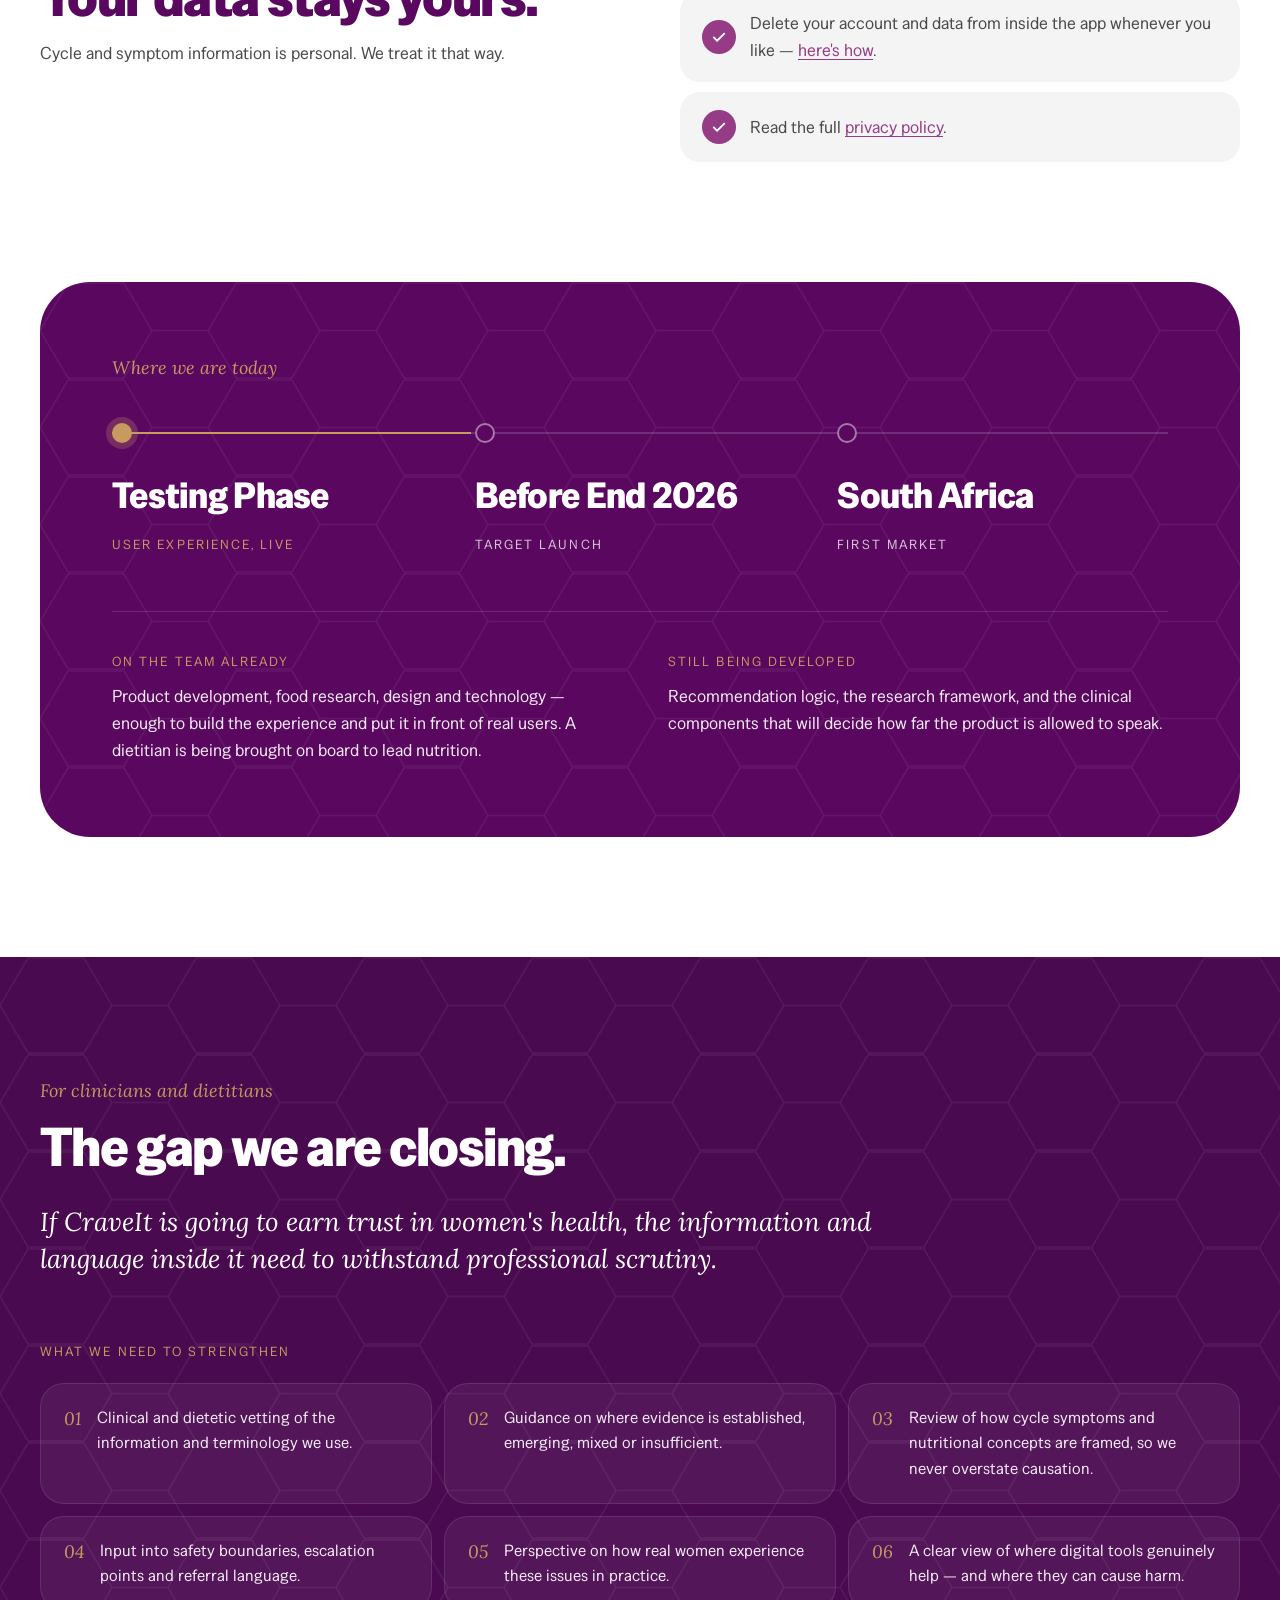
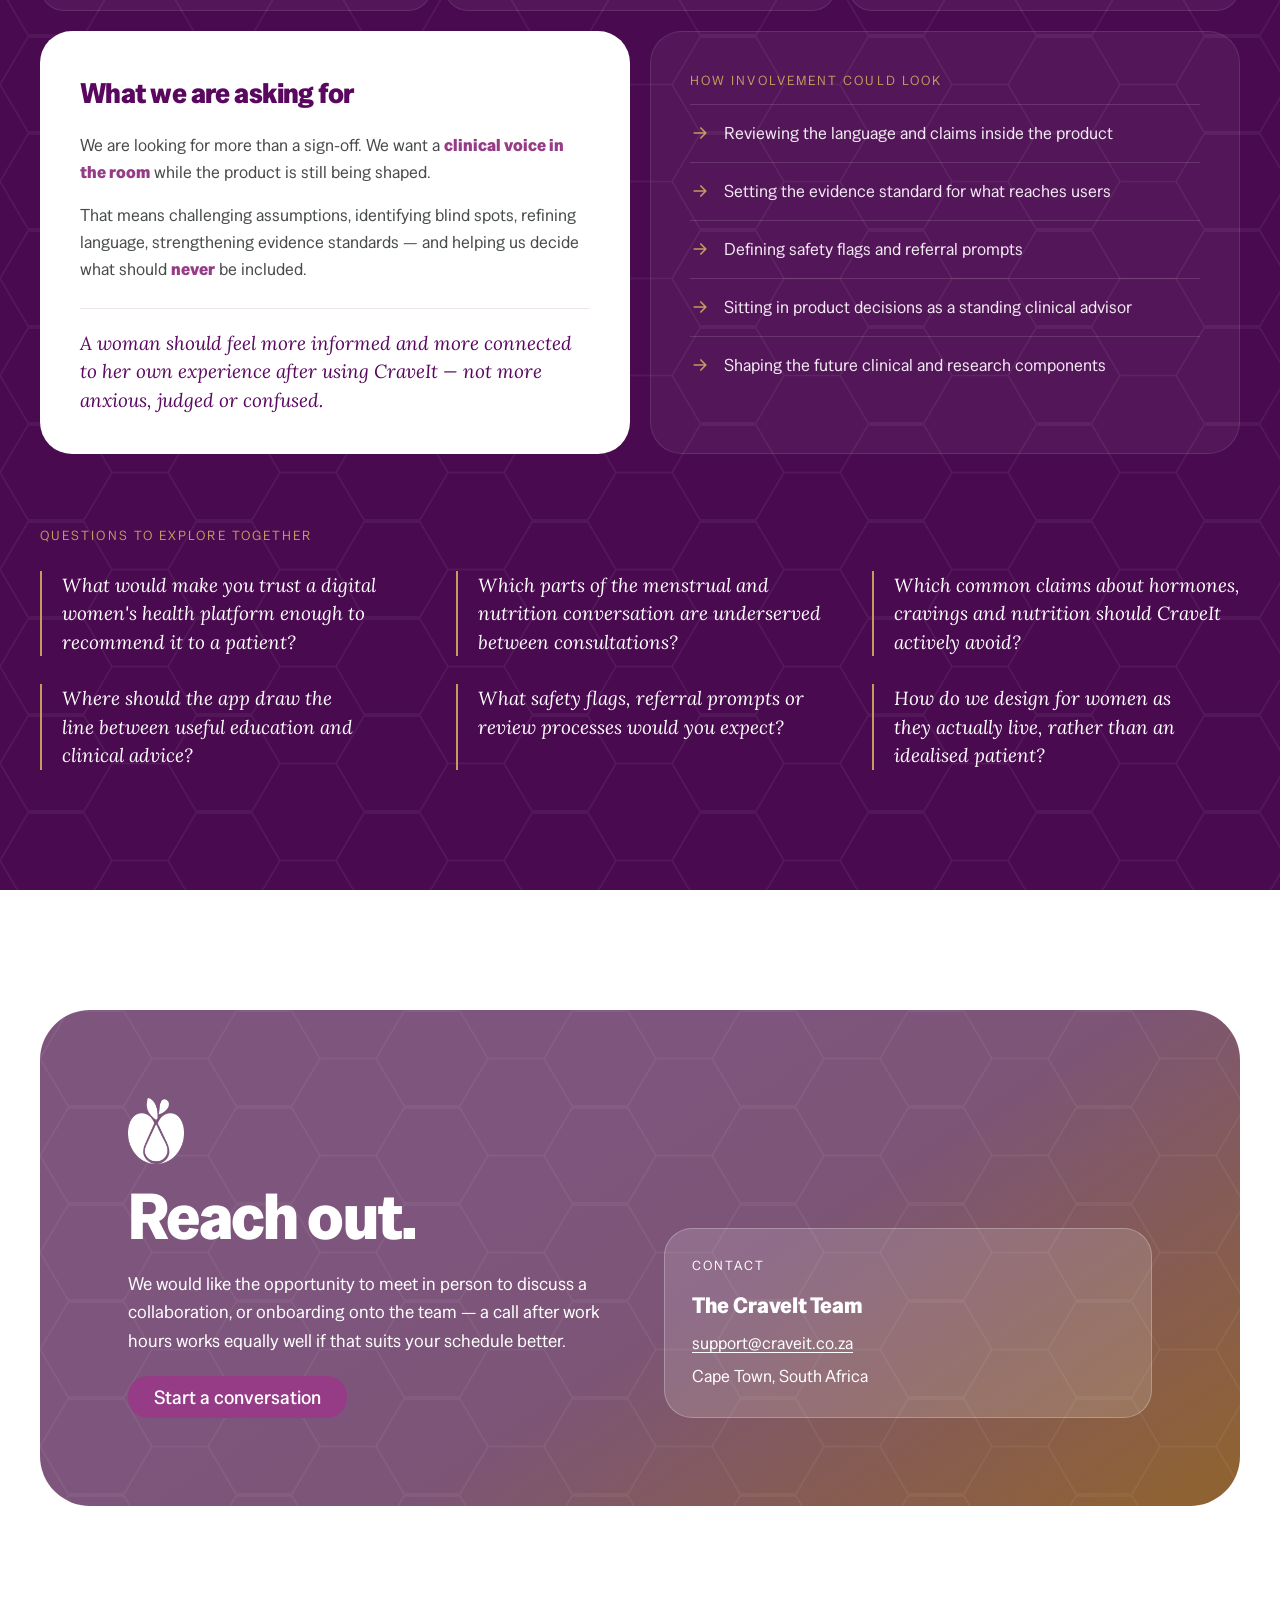
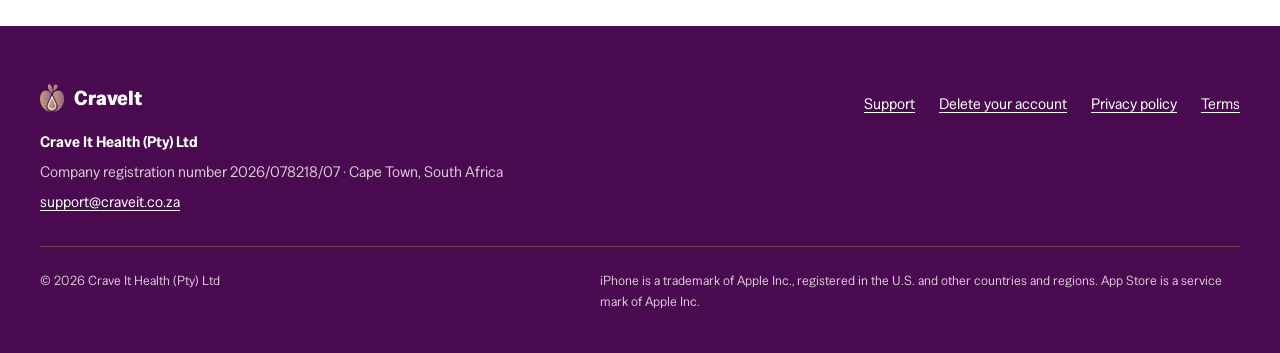
==== commit b8064dc9: "CraveIt site: owner's Claude Design page as static HTML/CSS/JS, fact-checked copy, support/privacy/t" ====
--- a/index.html
+++ b/index.html
@@ -3,31 +3,35 @@
 <head>
   <meta charset="utf-8">
   <meta name="viewport" content="width=device-width, initial-scale=1">
-  <title>CraveIt — Food that fits your cycle</title>
-  <meta name="description" content="CraveIt tracks your menstrual cycle, listens to what you're craving, and suggests recipes chosen for the phase you're in. From Crave It Health (Pty) Ltd, Cape Town.">
+  <title>CraveIt — A women-centred approach to the cycle, cravings and nutrition</title>
+  <meta name="description" content="CraveIt is a women's health and nutrition app centred on the menstrual cycle, food preferences, cravings, symptoms and everyday wellbeing. From Crave It Health (Pty) Ltd, Cape Town.">
   <link rel="canonical" href="https://craveit.co.za/">
   <meta property="og:type" content="website">
-  <meta property="og:title" content="CraveIt — Food that fits your cycle">
-  <meta property="og:description" content="Cycle tracking, craving logging and recipes for the phase you're in.">
+  <meta property="og:site_name" content="CraveIt">
+  <meta property="og:title" content="CraveIt — A women-centred approach to the cycle, cravings and nutrition">
+  <meta property="og:description" content="Helping women notice patterns across their cycle, cravings, nutrition and everyday wellbeing — support between consultations, never instead of them.">
   <meta property="og:url" content="https://craveit.co.za/">
   <meta property="og:image" content="https://craveit.co.za/assets/img/og-card.png">
   <meta property="og:image:width" content="1200">
   <meta property="og:image:height" content="630">
-  <meta property="og:image:alt" content="CraveIt logo with the words: Food that fits your cycle.">
-  <meta property="og:site_name" content="CraveIt">
+  <meta property="og:image:alt" content="The CraveIt logo and the words: a women-centred approach to the cycle, cravings, nutrition and everyday wellbeing.">
   <meta name="twitter:card" content="summary_large_image">
-  <meta name="theme-color" content="#5A0760">
+  <meta name="theme-color" content="#4A0A50">
   <link rel="icon" href="/favicon.ico" sizes="any">
   <link rel="icon" type="image/png" href="/favicon-32.png">
   <link rel="apple-touch-icon" href="/apple-touch-icon.png">
   <link rel="preload" href="/assets/fonts/SpecialGothic-Variable.woff2" as="font" type="font/woff2" crossorigin>
+  <link rel="preload" href="/assets/fonts/Lora-Italic-VariableFont.woff2" as="font" type="font/woff2" crossorigin>
   <link rel="stylesheet" href="/assets/site.css">
+  <script src="/assets/site.js" defer></script>
   <script type="application/ld+json">
   {
     "@context": "https://schema.org",
     "@type": "Organization",
     "name": "Crave It Health (Pty) Ltd",
+    "legalName": "Crave It Health (Pty) Ltd",
     "alternateName": "CraveIt",
+    "duns": "588347011",
     "url": "https://craveit.co.za/",
     "logo": "https://craveit.co.za/assets/img/icon-192.png",
     "email": "support@craveit.co.za",
@@ -36,169 +40,425 @@
   </script>
 </head>
 <body>
-  <a class="skip" href="#main">Skip to content</a>
-
-  <header class="site-header">
-    <div class="wrap">
-      <a class="brand" href="/" aria-label="CraveIt home"><img src="/assets/img/craveit-logo-small.png" alt="" width="30" height="36">CraveIt</a>
-      <nav class="nav" aria-label="Main">
-        <a href="#how" class="hide-sm">How it works</a>
+<a class="skip" href="#main">Skip to content</a>
+<div class="page">
+
+  <header class="hdr">
+    <div class="hdr-bar">
+      <a class="brand" href="#top" aria-label="CraveIt home"><img src="/assets/img/craveit-logo-small.png" alt="" width="26" height="31">CraveIt</a>
+      <nav class="hdr-nav" id="site-nav" aria-label="Main">
+        <a href="#about">About</a>
+        <a href="#philosophy">Philosophy</a>
+        <a href="#product">The App</a>
+        <a href="#clinicians">For Clinicians</a>
         <a href="/support.html">Support</a>
-        <a href="/privacy.html">Privacy</a>
       </nav>
+      <div class="hdr-actions">
+        <a class="btn btn--sm" href="mailto:support@craveit.co.za?subject=CraveIt%20waiting%20list" aria-label="Join waiting list"><span>Join<span class="cta-long"> waiting list</span></span></a>
+        <button class="menu-btn" type="button" aria-expanded="false" aria-controls="site-nav" aria-label="Menu">
+          <svg class="bars" width="20" height="20" viewBox="0 0 24 24" fill="none" stroke="currentColor" stroke-width="2" stroke-linecap="round" aria-hidden="true"><path d="M4 7h16M4 12h16M4 17h16"/></svg>
+          <svg class="x" width="20" height="20" viewBox="0 0 24 24" fill="none" stroke="currentColor" stroke-width="2" stroke-linecap="round" aria-hidden="true"><path d="M6 6l12 12M18 6L6 18"/></svg>
+        </button>
+      </div>
     </div>
   </header>
 
   <main id="main">
-    <section class="hero" aria-labelledby="hero-title">
-      <div class="wrap">
-        <div class="hero-copy">
-          <p class="eyebrow">For your cycle, your cravings and your kitchen</p>
-          <h1 id="hero-title">Food that fits your cycle.</h1>
-          <p class="lead">CraveIt tracks your menstrual cycle, listens to what you're craving, and suggests recipes chosen for the phase you're in.</p>
-          <p class="status"><span class="dot" aria-hidden="true"></span>Now in testing for iPhone · not yet on the App Store</p>
-          <div class="actions">
-            <a class="btn btn-primary" href="mailto:support@craveit.co.za?subject=CraveIt%20waiting%20list">Join the waiting list</a>
-            <a class="btn btn-ghost" href="#how">See how it works</a>
-          </div>
-        </div>
-        <div class="hero-visual">
-          <span class="ring" aria-hidden="true"></span>
-          <div class="phone"><img src="/assets/img/app-home.jpg" width="600" height="962" alt="The CraveIt home screen: a cycle ring showing Luteal, day 22, a one-day streak, buttons for Track Period and Crave Insights, and progress bars for cravings logged, meals made, swaps and recipes saved."></div>
-        </div>
-      </div>
-    </section>
-
-    <section id="how" class="band" aria-labelledby="how-title">
-      <div class="wrap">
-        <div class="section-head">
-          <p class="eyebrow">How it works</p>
-          <h2 id="how-title">From “I'm craving something” to a recipe that suits you.</h2>
-        </div>
-        <ol class="steps" role="list">
-          <li class="step">
-            <h3>Track your cycle</h3>
-            <p>Log your period and how you feel in a few taps. CraveIt learns your cycle length as you go and tells you how confident its predictions are.</p>
-          </li>
-          <li class="step">
-            <h3>Say what you're craving</h3>
-            <p>Sweet, salty, crunchy, creamy, or one ingredient you can't stop thinking about — plus how much time you have and which meal it's for.</p>
-          </li>
-          <li class="step">
-            <h3>Get recipes for your phase</h3>
-            <p>Recipes are ranked for your craving, your current phase, your goals and the diet and allergy settings you've chosen — and each one shows why it was picked.</p>
-          </li>
+
+    <!-- Hero -->
+    <section id="top" class="hero" aria-labelledby="hero-title">
+      <div class="hex hero__hex" aria-hidden="true"></div>
+      <div class="hero__glow" aria-hidden="true"></div>
+      <div class="hero__grid">
+        <div class="hero__copy">
+          <p class="status" data-reveal="0"><span class="status__dot" aria-hidden="true"></span>Now in testing for iPhone · not yet on the App&nbsp;Store</p>
+          <h1 id="hero-title" data-reveal="80">Your cycle, your cravings, <span class="hero__accent">understood.</span></h1>
+          <p class="hero__lede" data-reveal="160">A women-centred approach to the cycle, cravings, nutrition and everyday wellbeing — helping you notice patterns, not chase rules.</p>
+          <div class="hero__actions" data-reveal="240">
+            <a class="btn" href="mailto:support@craveit.co.za?subject=CraveIt%20waiting%20list">Join the waiting list</a>
+            <a class="btn btn--secondary" href="#about">Discover CraveIt</a>
+          </div>
+          <p class="hero__tags" data-reveal="320"><span>Cycle Awareness</span><span class="sep" aria-hidden="true">·</span><span>Cravings</span><span class="sep" aria-hidden="true">·</span><span>Nutrition</span><span class="sep" aria-hidden="true">·</span><span>Wellbeing</span></p>
+        </div>
+
+        <div class="hero__visual" data-reveal="200">
+          <div class="phone">
+            <div class="phone__screen"><img src="/assets/img/screen-recipes.webp" width="417" height="900" fetchpriority="high" alt="The CraveIt recipe list with dishes such as chicken pesto pasta and chocolate pancakes, each with cooking time, rating and diet tags."></div>
+            <div class="phone__notch" aria-hidden="true"></div>
+          </div>
+
+          <!-- Phase ring: an illustration, not real data -->
+          <div class="ring-card" data-ring role="group" aria-label="Illustration only: an example CraveIt cycle ring stepping through the four cycle phases. It does not show real data.">
+            <div class="ring" aria-hidden="true">
+              <svg viewBox="0 0 100 100" focusable="false">
+                <circle class="ring__seg" cx="50" cy="50" r="46" fill="none" stroke="#BD5E8F" stroke-linecap="round" stroke-dasharray="39.02 289.03" stroke-dashoffset="-6.50"/>
+                <circle class="ring__seg" cx="50" cy="50" r="46" fill="none" stroke="#F8BBD9" stroke-linecap="round" stroke-dasharray="67.92 289.03" stroke-dashoffset="-58.53"/>
+                <circle class="ring__seg" cx="50" cy="50" r="46" fill="none" stroke="#963C86" stroke-linecap="round" stroke-dasharray="21.68 289.03" stroke-dashoffset="-139.46"/>
+                <circle class="ring__seg is-on" cx="50" cy="50" r="46" fill="none" stroke="#5A0760" stroke-linecap="round" stroke-dasharray="108.38 289.03" stroke-dashoffset="-174.14"/>
+              </svg>
+              <div class="ring__marker"><span></span></div>
+              <div class="ring__face">
+                <div class="ring__layer"><img src="/assets/img/phase-period.png" width="468" height="492" alt=""><div class="ring__text"><div class="ring__name">Period</div><div class="ring__day">Day 4</div></div></div>
+                <div class="ring__layer"><img src="/assets/img/phase-follicular.png" width="468" height="492" alt=""><div class="ring__text"><div class="ring__name">Follicular</div><div class="ring__day">Day 9</div></div></div>
+                <div class="ring__layer"><img src="/assets/img/phase-ovulation.png" width="468" height="492" alt=""><div class="ring__text"><div class="ring__name">Ovulating</div><div class="ring__day">Day 14</div></div></div>
+                <div class="ring__layer is-on"><img src="/assets/img/phase-luteal.png" width="468" height="492" alt=""><div class="ring__text"><div class="ring__name">Luteal</div><div class="ring__day">Day 22</div></div></div>
+              </div>
+            </div>
+            <div class="ring__labels" aria-hidden="true">
+              <div class="ring__label">Period Phase</div>
+              <div class="ring__label">Follicular Phase</div>
+              <div class="ring__label">Ovulation Phase</div>
+              <div class="ring__label is-on">Luteal Phase</div>
+            </div>
+            <div class="ring__dots">
+              <button type="button" class="ring__dot" style="background:#BD5E8F" aria-pressed="false" aria-label="Show the period phase example" disabled></button>
+              <button type="button" class="ring__dot" style="background:#F8BBD9" aria-pressed="false" aria-label="Show the follicular phase example" disabled></button>
+              <button type="button" class="ring__dot" style="background:#963C86" aria-pressed="false" aria-label="Show the ovulation phase example" disabled></button>
+              <button type="button" class="ring__dot is-on" style="background:#5A0760" aria-pressed="true" aria-label="Show the luteal phase example" disabled></button>
+            </div>
+          </div>
+
+          <!-- Craving picker: an illustration of the in-app flow -->
+          <div class="crave" data-crave role="group" aria-labelledby="crave-title">
+            <p class="crave__title" id="crave-title">What are you craving?</p>
+            <div class="crave__chips">
+              <button type="button" class="chip" aria-pressed="false" disabled data-note="Noted. We'll look for savoury recipes that fit where you are this week.">Salty</button>
+              <button type="button" class="chip" aria-pressed="true" disabled data-note="In your luteal phase? Many people notice sweeter cravings — here are recipes to try.">Sweet</button>
+              <button type="button" class="chip" aria-pressed="false" disabled data-note="Warming dishes coming up, matched to your prep time.">Spicy / Hot</button>
+              <button type="button" class="chip" aria-pressed="false" disabled data-note="Umami-rich ideas, with swaps that suit your goals.">Savory</button>
+            </div>
+            <p class="crave__note" aria-live="polite">In your luteal phase? Many people notice sweeter cravings — here are recipes to try.</p>
+          </div>
+        </div>
+      </div>
+    </section>
+
+    <!-- About -->
+    <section id="about" class="sec" aria-labelledby="about-title">
+      <div class="container grid cols-420 about__grid">
+        <div class="head head--18" data-reveal="0">
+          <p class="eyebrow">About CraveIt</p>
+          <h2 id="about-title" class="h2 balance">Support that lives between consultations.</h2>
+        </div>
+        <div class="stack about__copy">
+          <p data-reveal="80"><strong class="hl">CraveIt</strong> is a women's health and nutrition app centred on the menstrual cycle, food preferences, cravings, symptoms and everyday wellbeing.</p>
+          <p data-reveal="140">It is designed to help a woman notice <strong class="hl">patterns</strong> rather than prescribe a single definition of what healthy should look like.</p>
+          <p data-reveal="200">We are not trying to replace clinicians. We are building the layer of support that exists <strong class="hl">between consultations</strong>.</p>
+        </div>
+      </div>
+      <div class="quote-card grad" data-reveal="0">
+        <div class="hex hex--night" aria-hidden="true"></div>
+        <p>“Helping women observe, reflect, learn — and arrive at better questions about their own bodies.”</p>
+      </div>
+    </section>
+
+    <!-- Why -->
+    <section class="sec why" aria-labelledby="why-title">
+      <div class="container grid cols-420 why__grid">
+        <div class="head head--18" data-reveal="0">
+          <h2 id="why-title" class="eyebrow">Why we are building it</h2>
+          <p class="why__lead">Women are given fragments of information about their bodies, nutrition and menstrual health — and far less support in connecting those pieces to their lived, everyday experience.</p>
+        </div>
+        <div class="stack why__copy">
+          <p class="pretty" data-reveal="80">Our mission is to create a trusted, human-centred space where women can better understand their own patterns and make more informed food and wellbeing choices.</p>
+          <p class="pretty" data-reveal="140">We want food to remain food — while still recognising its role in nutritional wellbeing.</p>
+          <p data-reveal="200"><strong class="hl">The focus is forward:</strong> to uplift and to support.</p>
+        </div>
+      </div>
+    </section>
+
+    <!-- What CraveIt is -->
+    <section class="sec mist" aria-labelledby="caps-title">
+      <div class="hex" aria-hidden="true"></div>
+      <div class="container">
+        <div class="head head--split" data-reveal="0">
+          <div class="head">
+            <p class="eyebrow">What CraveIt is</p>
+            <h2 id="caps-title" class="h2">Five capabilities, one experience.</h2>
+          </div>
+          <p class="head-note">Designed to work together rather than as five separate apps.</p>
+        </div>
+        <ul class="list grid cols-320 caps">
+          <li data-reveal="0"><div class="cap"><span class="cap__n" aria-hidden="true">01</span><h3>Cycle-Aware</h3><p>Your cycle recorded alongside mood, cramps, bloating, digestion, sleep and cravings.</p></div></li>
+          <li data-reveal="80"><div class="cap"><span class="cap__n" aria-hidden="true">02</span><h3>Food-Aware</h3><p>Cravings and food choices are understood in context — never treated as a behavioural failure.</p></div></li>
+          <li data-reveal="160"><div class="cap"><span class="cap__n" aria-hidden="true">03</span><h3>Guidance-Led</h3><p>Relevant nutritional and recipe guidance, shaped by what you choose to share.</p></div></li>
+          <li data-reveal="240"><div class="cap"><span class="cap__n" aria-hidden="true">04</span><h3>Whole-Person</h3><p>Nutrition sits alongside menstrual and everyday wellbeing rather than isolated from it.</p></div></li>
+          <li data-reveal="320"><div class="cap cap--dark"><div class="hex hex--night" aria-hidden="true"></div><span class="cap__n" aria-hidden="true">05</span><h3>Clinically Conscious</h3><p>Designed to support evidence-informed education and decision-making, while holding a clear boundary between general guidance and medical diagnosis or treatment.</p></div></li>
+        </ul>
+      </div>
+    </section>
+
+    <!-- How the experience connects -->
+    <section id="how" class="sec" aria-labelledby="how-title">
+      <div class="container">
+        <div class="head head--720" data-reveal="0">
+          <p class="eyebrow">How the experience connects</p>
+          <h2 id="how-title" class="h2 balance">Notice. Record. Understand. Act.</h2>
+          <p>CraveIt joins three things a woman already knows about herself — and returns what may be relevant.</p>
+        </div>
+        <div class="steps-wrap">
+          <div class="track" aria-hidden="true"></div>
+          <div class="track-fill" data-grow aria-hidden="true"></div>
+          <ol class="list grid cols-220 steps">
+            <li class="step" data-reveal="0"><span class="step__n" aria-hidden="true">1</span><h3>Notice</h3><p>What she is experiencing — symptoms, mood, digestion, sleep.</p></li>
+            <li class="step" data-reveal="120"><span class="step__n" aria-hidden="true">2</span><h3>Record</h3><p>What she is craving or interested in eating, on her own terms.</p></li>
+            <li class="step" data-reveal="240"><span class="step__n" aria-hidden="true">3</span><h3>Understand</h3><p>What may be relevant to her cycle, stated goals, conditions and dietary preferences.</p></li>
+            <li class="step" data-reveal="360"><span class="step__n" aria-hidden="true">4</span><h3>Act</h3><p>Nutrition and recipe guidance she can use today — and better questions for her clinician.</p></li>
+          </ol>
+        </div>
+        <p class="aside" data-reveal="0">CraveIt is being shaped together with the health professionals we are bringing on board. Cycle predictions are estimates, and every recommendation is general nutrition support — not a diagnosis, treatment or substitute for care.</p>
+      </div>
+    </section>
+
+    <!-- Inside the app -->
+    <section id="product" class="sec product" aria-labelledby="product-title">
+      <div class="hex" aria-hidden="true"></div>
+      <div class="container">
+        <div class="head head--720" data-reveal="0">
+          <p class="eyebrow">Inside the app</p>
+          <h2 id="product-title" class="h2">Built around how you actually live.</h2>
+          <p>Screens from our design and user-experience work. The app in testing has moved on in places.</p>
+        </div>
+        <div class="grid cols-380 screens" data-screens>
+          <div class="scr-list" data-reveal="0">
+            <button type="button" class="scr is-on" aria-pressed="true" aria-controls="scr-stage" disabled><span class="scr__n" aria-hidden="true">01</span><span class="scr__text"><span class="scr__title">Onboarding</span><span class="scr__desc">Her goals, conditions and preferences, stated up front.</span></span><span class="scr__bar" aria-hidden="true"><span class="scr__fill"></span></span></button>
+            <button type="button" class="scr" aria-pressed="false" aria-controls="scr-stage" disabled><span class="scr__n" aria-hidden="true">02</span><span class="scr__text"><span class="scr__title">Cycle</span><span class="scr__desc">Phases and symptoms logged in one view.</span></span><span class="scr__bar" aria-hidden="true"><span class="scr__fill"></span></span></button>
+            <button type="button" class="scr" aria-pressed="false" aria-controls="scr-stage" disabled><span class="scr__n" aria-hidden="true">03</span><span class="scr__text"><span class="scr__title">Cravings</span><span class="scr__desc">Taste, texture and prep time — not calories.</span></span><span class="scr__bar" aria-hidden="true"><span class="scr__fill"></span></span></button>
+            <button type="button" class="scr" aria-pressed="false" aria-controls="scr-stage" disabled><span class="scr__n" aria-hidden="true">04</span><span class="scr__text"><span class="scr__title">Recipes</span><span class="scr__desc">Guidance she can cook the same evening.</span></span><span class="scr__bar" aria-hidden="true"><span class="scr__fill"></span></span></button>
+            <button type="button" class="scr-pause">
+              <svg class="pause" width="14" height="14" viewBox="0 0 24 24" fill="currentColor" aria-hidden="true"><rect x="6" y="5" width="4" height="14" rx="1"/><rect x="14" y="5" width="4" height="14" rx="1"/></svg>
+              <svg class="play" width="14" height="14" viewBox="0 0 24 24" fill="currentColor" aria-hidden="true"><path d="M8 5.5v13a1 1 0 0 0 1.5.86l10.2-6.5a1 1 0 0 0 0-1.72L9.5 4.64A1 1 0 0 0 8 5.5z"/></svg>
+              <span class="scr-pause__label">Pause slideshow</span>
+            </button>
+          </div>
+          <div class="scr-stage" id="scr-stage" data-reveal="120">
+            <div class="phone phone--lg">
+              <div class="phone__screen">
+                <img class="scr-img is-on" src="/assets/img/screen-onboarding.webp" width="417" height="900" loading="lazy" alt="The CraveIt Your Health Goals screen: cards for goals such as balanced nutrition, boosting energy, digestive health, immune support, heart health and skin health.">
+                <img class="scr-img" aria-hidden="true" src="/assets/img/screen-cycle.webp" width="417" height="900" loading="lazy" alt="The CraveIt cycle calendar for a month, with period and luteal days shaded and a button to add symptoms.">
+                <img class="scr-img" aria-hidden="true" src="/assets/img/screen-cravings.webp" width="417" height="900" loading="lazy" alt="The CraveIt craving form: choose a taste, type, texture and prep time, then name one ingredient.">
+                <img class="scr-img" aria-hidden="true" src="/assets/img/screen-recipes.webp" width="417" height="900" loading="lazy" alt="The CraveIt recipe list with dishes such as chicken pesto pasta and chocolate pancakes, each with cooking time, rating and diet tags.">
+              </div>
+              <div class="phone__notch" aria-hidden="true"></div>
+            </div>
+          </div>
+        </div>
+      </div>
+    </section>
+
+    <!-- Philosophy -->
+    <section id="philosophy" class="sec dark" aria-labelledby="philosophy-title">
+      <div class="hex hex--night" aria-hidden="true"></div>
+      <div class="container">
+        <div class="head head--760" data-reveal="0">
+          <p class="eyebrow">Our philosophy</p>
+          <h2 id="philosophy-title" class="h2 balance">Food should be celebrated, explored and supportive.</h2>
+        </div>
+        <div class="grid cols-420 pair">
+          <div class="panel panel--glass" data-reveal="0">
+            <h3 class="kicker kicker--soft">What We Move Away From</h3>
+            <ul class="list lines lines--away">
+              <li><svg class="icon" width="20" height="20" viewBox="0 0 24 24" fill="none" stroke="#B89AB4" stroke-width="2" stroke-linecap="round" aria-hidden="true"><path d="M6 6l12 12M18 6L6 18"/></svg><span>A calorie counter at the centre of the experience.</span></li>
+              <li><svg class="icon" width="20" height="20" viewBox="0 0 24 24" fill="none" stroke="#B89AB4" stroke-width="2" stroke-linecap="round" aria-hidden="true"><path d="M6 6l12 12M18 6L6 18"/></svg><span>A requirement to continually quantify food.</span></li>
+              <li><svg class="icon" width="20" height="20" viewBox="0 0 24 24" fill="none" stroke="#B89AB4" stroke-width="2" stroke-linecap="round" aria-hidden="true"><path d="M6 6l12 12M18 6L6 18"/></svg><span>A visual standard for what a woman's body is supposed to look like.</span></li>
+              <li><svg class="icon" width="20" height="20" viewBox="0 0 24 24" fill="none" stroke="#B89AB4" stroke-width="2" stroke-linecap="round" aria-hidden="true"><path d="M6 6l12 12M18 6L6 18"/></svg><span>Blanket rules applied to every woman's health.</span></li>
+            </ul>
+          </div>
+          <div class="panel panel--white" data-reveal="120">
+            <h3 class="kicker kicker--purple">What We Make Room For</h3>
+            <ul class="list lines">
+              <li><svg class="icon" width="20" height="20" viewBox="0 0 24 24" fill="none" stroke="#C79A5F" stroke-width="2.4" stroke-linecap="round" stroke-linejoin="round" aria-hidden="true"><path d="m5 12.5 4.5 4.5L19 7.5"/></svg><span>Curiosity and intuition alongside structured guidance.</span></li>
+              <li><svg class="icon" width="20" height="20" viewBox="0 0 24 24" fill="none" stroke="#C79A5F" stroke-width="2.4" stroke-linecap="round" stroke-linejoin="round" aria-hidden="true"><path d="m5 12.5 4.5 4.5L19 7.5"/></svg><span>Understanding her experiences instead of fearing them.</span></li>
+              <li><svg class="icon" width="20" height="20" viewBox="0 0 24 24" fill="none" stroke="#C79A5F" stroke-width="2.4" stroke-linecap="round" stroke-linejoin="round" aria-hidden="true"><path d="m5 12.5 4.5 4.5L19 7.5"/></svg><span>Deep customisation across health, cycle and personal goals.</span></li>
+              <li><svg class="icon" width="20" height="20" viewBox="0 0 24 24" fill="none" stroke="#C79A5F" stroke-width="2.4" stroke-linecap="round" stroke-linejoin="round" aria-hidden="true"><path d="m5 12.5 4.5 4.5L19 7.5"/></svg><span>Encouragement toward appropriate professional care.</span></li>
+            </ul>
+          </div>
+        </div>
+      </div>
+    </section>
+
+    <!-- Holistic by design -->
+    <section class="sec" aria-labelledby="market-title">
+      <div class="container">
+        <div class="head head--760" data-reveal="0">
+          <p class="eyebrow">Holistic by design</p>
+          <h2 id="market-title" class="h2">One experience, not five apps.</h2>
+        </div>
+        <div class="grid cols-420 pair">
+          <div class="mk mk--today" data-reveal="0">
+            <h3 class="kicker kicker--muted">The Market Today</h3>
+            <p>Most products are built around <strong>one</strong> part of the picture — the cycle, or food, or symptoms, or recipes.</p>
+            <p>A woman has to download several apps to assemble a single picture of her own health.</p>
+            <p>Recommendations tend to apply a <strong>blanket rule</strong> to facets of health that are not the same for every woman.</p>
+          </div>
+          <div class="mk mk--sits grad" data-reveal="120">
+            <div class="hex hex--night" aria-hidden="true"></div>
+            <h3 class="kicker kicker--white">Where CraveIt Sits</h3>
+            <p>One holistic experience, with <strong>deeper customisation</strong> at the core of the product rather than tucked away in a setting.</p>
+            <p>Multiple factors — cycle, goals, conditions, dietary preference — are taken into account before anything is recommended.</p>
+            <p>The opportunity is <strong>integration</strong>, not another single-purpose tracker.</p>
+          </div>
+        </div>
+      </div>
+    </section>
+
+    <!-- Boundaries -->
+    <section id="boundaries" class="sec mist" aria-labelledby="bounds-title">
+      <div class="hex" aria-hidden="true"></div>
+      <div class="container">
+        <div class="head head--split" data-reveal="0">
+          <div class="head">
+            <p class="eyebrow">Boundaries we protect</p>
+            <h2 id="bounds-title" class="h2">Support, never instead of care.</h2>
+          </div>
+          <p class="head-note head-note--wide">The lines we hold ourselves to — written down now, before there is pressure to loosen them, and the lines we are asking clinicians to hold us to.</p>
+        </div>
+        <ul class="list grid cols-340 bounds">
+          <li class="bound" data-reveal="0"><span class="bound__n" aria-hidden="true">1</span><p>CraveIt is <strong>not intended to diagnose</strong> disease or medical conditions.</p></li>
+          <li class="bound" data-reveal="80"><span class="bound__n" aria-hidden="true">2</span><p>It does <strong>not replace</strong> a dietitian, doctor, gynaecologist, psychologist or other qualified professional.</p></li>
+          <li class="bound" data-reveal="160"><span class="bound__n" aria-hidden="true">3</span><p>We will not imply that nutrition alone can <strong>independently treat</strong> complex reproductive or hormonal conditions.</p></li>
+          <li class="bound" data-reveal="0"><span class="bound__n" aria-hidden="true">4</span><p>We are working to make content clearly separate <strong>established evidence, plausible mechanisms and hypotheses</strong>.</p></li>
+          <li class="bound" data-reveal="80"><span class="bound__n" aria-hidden="true">5</span><p>Where symptoms may warrant assessment — a very long cycle or prolonged bleeding, for example — the app points her towards a clinician: <strong>escalation</strong>, not self-treatment.</p></li>
+          <li class="bound" data-reveal="160"><span class="bound__n" aria-hidden="true">6</span><p>Personalisation should improve <strong>relevance</strong> — never create an illusion of clinical certainty.</p></li>
+        </ul>
+        <p class="note" data-reveal="0"><strong>Please note:</strong> CraveIt is not a medical device and does not give medical advice. Cycle predictions are estimates, so don't use CraveIt to prevent a pregnancy or to plan one. Allergy and diet filters are a help, not a guarantee — if you have a food allergy, always check ingredients and product labels yourself. Talk to a healthcare provider about medical concerns or before changing your diet.</p>
+      </div>
+    </section>
+
+    <!-- Your data -->
+    <section class="sec" aria-labelledby="data-title">
+      <div class="container grid cols-420 data__grid">
+        <div class="head" data-reveal="0">
+          <p class="eyebrow">Privacy</p>
+          <h2 id="data-title" class="h2">Your data stays yours.</h2>
+          <p>Cycle and symptom information is personal. We treat it that way.</p>
+        </div>
+        <ul class="list checks" data-reveal="120">
+          <li><span class="checks__i" aria-hidden="true"><svg width="18" height="18" viewBox="0 0 24 24" fill="none" stroke="#FFFFFF" stroke-width="2.4" stroke-linecap="round" stroke-linejoin="round"><path d="m5 12.5 4.5 4.5L19 7.5"/></svg></span><span>We never sell your personal information.</span></li>
+          <li><span class="checks__i" aria-hidden="true"><svg width="18" height="18" viewBox="0 0 24 24" fill="none" stroke="#FFFFFF" stroke-width="2.4" stroke-linecap="round" stroke-linejoin="round"><path d="m5 12.5 4.5 4.5L19 7.5"/></svg></span><span>Your health information is stored securely and privately.</span></li>
+          <li><span class="checks__i" aria-hidden="true"><svg width="18" height="18" viewBox="0 0 24 24" fill="none" stroke="#FFFFFF" stroke-width="2.4" stroke-linecap="round" stroke-linejoin="round"><path d="m5 12.5 4.5 4.5L19 7.5"/></svg></span><span>Delete your account and data from inside the app whenever you like — <a href="/support.html#delete">here's how</a>.</span></li>
+          <li><span class="checks__i" aria-hidden="true"><svg width="18" height="18" viewBox="0 0 24 24" fill="none" stroke="#FFFFFF" stroke-width="2.4" stroke-linecap="round" stroke-linejoin="round"><path d="m5 12.5 4.5 4.5L19 7.5"/></svg></span><span>Read the full <a href="/privacy.html">privacy policy</a>.</span></li>
+        </ul>
+      </div>
+    </section>
+
+    <!-- Where we are today -->
+    <section class="today" aria-labelledby="today-title">
+      <div class="today-card" data-reveal="0">
+        <div class="hex hex--night" aria-hidden="true"></div>
+        <div>
+          <h2 id="today-title" class="eyebrow">Where we are today</h2>
+          <div class="stages">
+            <div class="track" aria-hidden="true"></div>
+            <div class="track-fill" data-grow aria-hidden="true"></div>
+            <ul class="list grid cols-220">
+              <li class="stage"><span class="stage__dot stage__dot--now" aria-hidden="true"></span><span class="stage__t">Testing Phase</span><span class="kicker kicker--gold">User experience, live</span></li>
+              <li class="stage"><span class="stage__dot" aria-hidden="true"></span><span class="stage__t">Before End 2026</span><span class="kicker">Target launch</span></li>
+              <li class="stage"><span class="stage__dot" aria-hidden="true"></span><span class="stage__t">South Africa</span><span class="kicker">First market</span></li>
+            </ul>
+          </div>
+          <div class="grid cols-380 today-cols">
+            <div><h3 class="kicker">On the Team Already</h3><p class="pretty">Product development, food research, design and technology — enough to build the experience and put it in front of real users. A dietitian is being brought on board to lead nutrition.</p></div>
+            <div><h3 class="kicker">Still Being Developed</h3><p class="pretty">Recommendation logic, the research framework, and the clinical components that will decide how far the product is allowed to speak.</p></div>
+          </div>
+        </div>
+      </div>
+    </section>
+
+    <!-- For clinicians -->
+    <section id="clinicians" class="sec dark" aria-labelledby="gap-title">
+      <div class="hex hex--night" aria-hidden="true"></div>
+      <div class="container">
+        <div class="head head--860" data-reveal="0">
+          <p class="eyebrow">For clinicians and dietitians</p>
+          <h2 id="gap-title" class="h2">The gap we are closing.</h2>
+          <p class="gap-quote">If CraveIt is going to earn trust in women's health, the information and language inside it need to withstand professional scrutiny.</p>
+        </div>
+
+        <h3 class="kicker kicker--gold mt-64" data-reveal="0">What We Need to Strengthen</h3>
+        <ol class="list grid cols-340 needs">
+          <li class="need" data-reveal="0"><span class="need__n" aria-hidden="true">01</span><span>Clinical and dietetic vetting of the information and terminology we use.</span></li>
+          <li class="need" data-reveal="80"><span class="need__n" aria-hidden="true">02</span><span>Guidance on where evidence is established, emerging, mixed or insufficient.</span></li>
+          <li class="need" data-reveal="160"><span class="need__n" aria-hidden="true">03</span><span>Review of how cycle symptoms and nutritional concepts are framed, so we never overstate causation.</span></li>
+          <li class="need" data-reveal="0"><span class="need__n" aria-hidden="true">04</span><span>Input into safety boundaries, escalation points and referral language.</span></li>
+          <li class="need" data-reveal="80"><span class="need__n" aria-hidden="true">05</span><span>Perspective on how real women experience these issues in practice.</span></li>
+          <li class="need" data-reveal="160"><span class="need__n" aria-hidden="true">06</span><span>A clear view of where digital tools genuinely help — and where they can cause harm.</span></li>
         </ol>
-      </div>
-    </section>
-
-    <section aria-labelledby="craving-title">
-      <div class="wrap split">
-        <div class="phone"><img src="/assets/img/app-craving.jpg" width="600" height="1412" alt="The CraveIt craving form: choose a taste, type, texture, prep time and meal, add an ingredient, then tap Give Recipes." loading="lazy"></div>
-        <div class="section-head" style="margin-bottom:0">
-          <p class="eyebrow">Cravings, taken seriously</p>
-          <h2 id="craving-title">Your craving is the starting point, not the problem.</h2>
-          <p>Many people notice their cravings change across the month. Instead of fighting them, CraveIt starts from them: tell it what you feel like and it suggests meals that match the craving and suit where you are in your cycle.</p>
-        </div>
-      </div>
-    </section>
-
-    <section class="band" aria-labelledby="phases-title">
-      <div class="wrap">
-        <div class="section-head">
-          <p class="eyebrow">Four phases, one cycle</p>
-          <h2 id="phases-title">See which phase you're most likely in, at a glance.</h2>
-          <p>Your home screen shows your likely phase and cycle day, and your calendar marks what you've logged and what's only predicted.</p>
-        </div>
-        <ul class="phases" role="list">
-          <li class="phase"><img src="/assets/img/phase-period.png" width="468" height="492" alt="" loading="lazy"><h3>Period</h3><p>Your cycle starts on the first day of bleeding.</p></li>
-          <li class="phase"><img src="/assets/img/phase-follicular.png" width="468" height="492" alt="" loading="lazy"><h3>Follicular</h3><p>The days after your period, leading up to ovulation.</p></li>
-          <li class="phase"><img src="/assets/img/phase-ovulation.png" width="468" height="492" alt="" loading="lazy"><h3>Ovulation</h3><p>A short window around the middle of your cycle.</p></li>
-          <li class="phase"><img src="/assets/img/phase-luteal.png" width="468" height="492" alt="" loading="lazy"><h3>Luteal</h3><p>The days before your next period begins.</p></li>
+
+        <div class="grid cols-420 pair pair--tight">
+          <div class="panel panel--white ask" data-reveal="0">
+            <h3>What we are asking for</h3>
+            <p>We are looking for more than a sign-off. We want a <strong>clinical voice in the room</strong> while the product is still being shaped.</p>
+            <p>That means challenging assumptions, identifying blind spots, refining language, strengthening evidence standards — and helping us decide what should <strong>never</strong> be included.</p>
+            <p class="ask__quote">A woman should feel more informed and more connected to her own experience after using CraveIt — not more anxious, judged or confused.</p>
+          </div>
+          <div class="panel panel--glass involve" data-reveal="120">
+            <h3 class="kicker kicker--gold">How Involvement Could Look</h3>
+            <ul class="list lines lines--involve">
+              <li><svg class="icon" width="20" height="20" viewBox="0 0 24 24" fill="none" stroke="#C79A5F" stroke-width="2" stroke-linecap="round" stroke-linejoin="round" aria-hidden="true"><path d="M5 12h14M13 6l6 6-6 6"/></svg><span>Reviewing the language and claims inside the product</span></li>
+              <li><svg class="icon" width="20" height="20" viewBox="0 0 24 24" fill="none" stroke="#C79A5F" stroke-width="2" stroke-linecap="round" stroke-linejoin="round" aria-hidden="true"><path d="M5 12h14M13 6l6 6-6 6"/></svg><span>Setting the evidence standard for what reaches users</span></li>
+              <li><svg class="icon" width="20" height="20" viewBox="0 0 24 24" fill="none" stroke="#C79A5F" stroke-width="2" stroke-linecap="round" stroke-linejoin="round" aria-hidden="true"><path d="M5 12h14M13 6l6 6-6 6"/></svg><span>Defining safety flags and referral prompts</span></li>
+              <li><svg class="icon" width="20" height="20" viewBox="0 0 24 24" fill="none" stroke="#C79A5F" stroke-width="2" stroke-linecap="round" stroke-linejoin="round" aria-hidden="true"><path d="M5 12h14M13 6l6 6-6 6"/></svg><span>Sitting in product decisions as a standing clinical advisor</span></li>
+              <li><svg class="icon" width="20" height="20" viewBox="0 0 24 24" fill="none" stroke="#C79A5F" stroke-width="2" stroke-linecap="round" stroke-linejoin="round" aria-hidden="true"><path d="M5 12h14M13 6l6 6-6 6"/></svg><span>Shaping the future clinical and research components</span></li>
+            </ul>
+          </div>
+        </div>
+
+        <h3 class="kicker kicker--gold mt-72" data-reveal="0">Questions to Explore Together</h3>
+        <ul class="list grid cols-340 questions">
+          <li data-reveal="0">What would make you trust a digital women's health platform enough to recommend it to a patient?</li>
+          <li data-reveal="100">Which parts of the menstrual and nutrition conversation are underserved between consultations?</li>
+          <li data-reveal="0">Which common claims about hormones, cravings and nutrition should CraveIt actively avoid?</li>
+          <li data-reveal="100">Where should the app draw the line between useful education and clinical advice?</li>
+          <li data-reveal="0">What safety flags, referral prompts or review processes would you expect?</li>
+          <li data-reveal="100">How do we design for women as they actually live, rather than an idealised patient?</li>
         </ul>
       </div>
     </section>
 
-    <section aria-labelledby="features-title">
-      <div class="wrap">
-        <div class="section-head">
-          <p class="eyebrow">What's inside</p>
-          <h2 id="features-title">Built around you, not an average.</h2>
-        </div>
-        <ul class="features" role="list">
-          <li class="feature">
-            <span class="glyph" aria-hidden="true"><svg viewBox="0 0 24 24" fill="none" stroke="currentColor" stroke-width="1.8" stroke-linecap="round"><rect x="3.5" y="5" width="17" height="15" rx="3"/><path d="M3.5 10h17M8 3v4M16 3v4"/></svg></span>
-            <h3>A calendar that learns you</h3>
-            <p>Predictions improve with every cycle you log, and the app shows when it's unsure instead of pretending to know.</p>
-          </li>
-          <li class="feature">
-            <span class="glyph" aria-hidden="true"><svg viewBox="0 0 24 24" fill="none" stroke="currentColor" stroke-width="1.8" stroke-linecap="round"><path d="M5 11h14a7 7 0 0 1-14 0Z"/><path d="M9 7c0-2 2-2 2-4M13 7c0-2 2-2 2-4"/></svg></span>
-            <h3>Over 5,000 recipes</h3>
-            <p>With South African ingredient names. Set your allergies and diet, and CraveIt hides recipes whose listed ingredients don't fit. Ingredient information can be incomplete, so if you have a food allergy, always check the ingredients and product labels yourself.</p>
-          </li>
-          <li class="feature">
-            <span class="glyph" aria-hidden="true"><svg viewBox="0 0 24 24" fill="none" stroke="currentColor" stroke-width="1.8" stroke-linecap="round"><path d="M12 20s-7-4.4-7-10a4 4 0 0 1 7-2.6A4 4 0 0 1 19 10c0 5.6-7 10-7 10Z"/></svg></span>
-            <h3>Your goals, your conditions</h3>
-            <p>Tell CraveIt about your goals or a health condition you live with, such as PCOS or endometriosis, and it takes them into account when it ranks recipes. This is general nutrition support only — it does not diagnose, treat or cure any condition.</p>
-          </li>
-          <li class="feature">
-            <span class="glyph" aria-hidden="true"><svg viewBox="0 0 24 24" fill="none" stroke="currentColor" stroke-width="1.8" stroke-linecap="round"><circle cx="12" cy="12" r="8.5"/><path d="M12 11v5M12 8h.01"/></svg></span>
-            <h3>Sources you can check</h3>
-            <p>Tap the info icon beside cycle guidance to see the research behind it.</p>
-          </li>
-          <li class="feature">
-            <span class="glyph" aria-hidden="true"><svg viewBox="0 0 24 24" fill="none" stroke="currentColor" stroke-width="1.8" stroke-linecap="round"><circle cx="12" cy="9" r="5"/><path d="m9 13.5-1.5 7L12 18l4.5 2.5-1.5-7"/></svg></span>
-            <h3>Badges and streaks</h3>
-            <p>Small wins for logging, cooking and trying something new, collected as you go.</p>
-          </li>
-          <li class="feature">
-            <span class="glyph" aria-hidden="true"><svg viewBox="0 0 24 24" fill="none" stroke="currentColor" stroke-width="1.8" stroke-linecap="round"><path d="M6 3.5h8l4 4v13H6z"/><path d="M14 3.5v4h4M9 12h6M9 16h6"/></svg></span>
-            <h3>A weekly report</h3>
-            <p>Your week's cycle, cravings and meals in one place, so patterns are easier to spot.</p>
-          </li>
-        </ul>
-      </div>
-    </section>
-
-    <section class="band" aria-labelledby="privacy-title">
-      <div class="wrap privacy">
-        <div class="section-head" style="margin-bottom:0">
-          <p class="eyebrow">Your data</p>
-          <h2 id="privacy-title">Your health data stays yours.</h2>
-          <p>Cycle and symptom data is personal. We treat it that way.</p>
-        </div>
-        <ul class="checks" role="list">
-          <li><svg viewBox="0 0 24 24" fill="none" stroke="currentColor" stroke-width="2" stroke-linecap="round" stroke-linejoin="round" aria-hidden="true"><path d="m5 12.5 4.5 4.5L19 7.5"/></svg><span>We never sell your personal information.</span></li>
-          <li><svg viewBox="0 0 24 24" fill="none" stroke="currentColor" stroke-width="2" stroke-linecap="round" stroke-linejoin="round" aria-hidden="true"><path d="m5 12.5 4.5 4.5L19 7.5"/></svg><span>Your health information is stored securely and privately.</span></li>
-          <li><svg viewBox="0 0 24 24" fill="none" stroke="currentColor" stroke-width="2" stroke-linecap="round" stroke-linejoin="round" aria-hidden="true"><path d="m5 12.5 4.5 4.5L19 7.5"/></svg><span>Delete your account and data from inside the app whenever you like — <a href="/support.html#delete">here's how</a>.</span></li>
-          <li><svg viewBox="0 0 24 24" fill="none" stroke="currentColor" stroke-width="2" stroke-linecap="round" stroke-linejoin="round" aria-hidden="true"><path d="m5 12.5 4.5 4.5L19 7.5"/></svg><span>Read the full <a href="/privacy.html">privacy policy</a>.</span></li>
-        </ul>
-      </div>
-    </section>
-
-    <section aria-label="Health notice">
-      <div class="wrap">
-        <p class="note"><strong>Please note:</strong> CraveIt is not a medical device and does not give medical advice. Cycle predictions are estimates, so don't use CraveIt to prevent a pregnancy or to plan one. Allergy and diet filters are a help, not a guarantee. Always talk to a healthcare provider about medical concerns or before making changes to your diet.</p>
+    <!-- Reach out -->
+    <section id="contact" class="sec" aria-labelledby="contact-title">
+      <div class="contact-card grad cols-380" data-reveal="0">
+        <div class="hex hex--night" aria-hidden="true"></div>
+        <div class="contact-card__main">
+          <img class="contact-card__logo" src="/assets/img/craveit-logo.png" width="404" height="480" loading="lazy" alt="">
+          <h2 id="contact-title">Reach out.</h2>
+          <p>We would like the opportunity to meet in person to discuss a collaboration, or onboarding onto the team — a call after work hours works equally well if that suits your schedule better.</p>
+          <a class="btn" href="mailto:support@craveit.co.za?subject=Collaborating%20with%20CraveIt">Start a conversation</a>
+        </div>
+        <div class="contact-box">
+          <span class="kicker">Contact</span>
+          <span class="contact-box__who">The CraveIt Team</span>
+          <a href="mailto:support@craveit.co.za">support@craveit.co.za</a>
+          <span>Cape Town, South Africa</span>
+        </div>
       </div>
     </section>
   </main>
 
   <footer class="site-footer">
-    <div class="wrap">
-      <div class="legal">
-        <strong>Crave It Health (Pty) Ltd</strong>
-        <span>Company registration number 2026/078218/07 · Cape Town, South Africa</span>
-        <span><a href="mailto:support@craveit.co.za">support@craveit.co.za</a></span>
+    <div class="site-footer__in">
+      <div class="site-footer__top">
+        <div class="site-footer__org">
+          <div class="site-footer__brand"><img src="/assets/img/craveit-logo-small.png" width="24" height="29" alt="">CraveIt</div>
+          <strong>Crave It Health (Pty) Ltd</strong>
+          <span>Company registration number 2026/078218/07 · Cape Town, South Africa</span>
+          <a href="mailto:support@craveit.co.za">support@craveit.co.za</a>
+        </div>
+        <nav aria-label="Footer">
+          <a href="/support.html">Support</a>
+          <a href="/support.html#delete">Delete your account</a>
+          <a href="/privacy.html">Privacy policy</a>
+          <a href="/terms.html">Terms</a>
+        </nav>
+      </div>
+      <div class="site-footer__base">
         <span>© 2026 Crave It Health (Pty) Ltd</span>
         <span class="tm">iPhone is a trademark of Apple Inc., registered in the U.S. and other countries and regions. App Store is a service mark of Apple Inc.</span>
       </div>
-      <nav aria-label="Footer">
-        <a href="/support.html">Support</a>
-        <a href="/support.html#delete">Delete your account</a>
-        <a href="/privacy.html">Privacy policy</a>
-        <a href="/terms.html">Terms</a>
-      </nav>
     </div>
   </footer>
+
+</div>
 </body>
 </html>
--- a/assets/site.css
+++ b/assets/site.css
@@ -1,207 +1,401 @@
-/* CraveIt — craveit.co.za. Colours and type from the CraveIt design system.
-   One deliberate visual world: the app is light, so the site is light — every colour is set explicitly. */
-
-@font-face {
-  font-family: "Special Gothic";
-  src: url("fonts/SpecialGothic-Variable.woff2") format("woff2");
-  font-weight: 400 700;
-  font-display: swap;
-}
-@font-face {
-  font-family: "Lora";
-  src: url("fonts/Lora-VariableFont.woff2") format("woff2");
-  font-weight: 400 700;
-  font-display: swap;
-}
+/* CraveIt — craveit.co.za
+   Static build of the Claude Design home page ("CraveIt Website"). Tokens are inlined from the
+   CraveIt design system (colors, typography, spacing, effects). No external requests: every font
+   and image is served from /assets. Content is fully visible without JavaScript — reveal
+   animations only hide content once site.js has added the "js" class to <html>. */
+
+@font-face { font-family: "Special Gothic"; src: url("fonts/SpecialGothic-Variable.woff2") format("woff2"); font-weight: 400 700; font-stretch: 75% 125%; font-display: swap; }
+@font-face { font-family: "Lora"; src: url("fonts/Lora-VariableFont.woff2") format("woff2"); font-weight: 400 700; font-style: normal; font-display: swap; }
+@font-face { font-family: "Lora"; src: url("fonts/Lora-Italic-VariableFont.woff2") format("woff2"); font-weight: 400 700; font-style: italic; font-display: swap; }
 
 :root {
-  --purple: #963C86;
-  --plum: #5A0760;
-  --rose: #BD5E8F;
-  --gold: #C79A5F;
-  --ink: #3F3A42;          /* grey with a slight plum bias; 10.9:1 on --paper */
-  --muted: #625A66;        /* 6.5:1 on --paper */
-  --paper: #FBF8FA;
-  --card: #FFFFFF;
-  --line: #EADFE8;
-  --wash: #F4ECF2;
-  --grad: linear-gradient(100deg, #916786 0%, #C79A5F 100%);
-  --radius: 22px;
-  --shadow: 0 1px 2px rgba(90, 7, 96, .06), 0 12px 32px -12px rgba(90, 7, 96, .18);
-  --measure: 64ch;
-  --wrap: 1120px;
+  /* Brand (design-system colors.css) */
+  --cv-purple-bright: #963C86;
+  --cv-purple-dark: #5A0760;
+  --cv-purple-muted: #8B628A;
+  --cv-gold: #C79A5F;
+  --cv-ink: #484B4C;
+  --cv-black: #0D0E10;
+  --cv-midnight: #1A1423;
+  --cv-grey-100: #F4F4F4;
+  --cv-grey-200: #EEEEEE;
+  --cv-gradient-brand: linear-gradient(90deg, #916786 0%, #C79A5F 100%);
+  --cv-gradient-home: linear-gradient(146deg, rgba(139,98,138,0.98) 38%, rgba(143,102,135,0.98) 56%, rgba(199,154,95,0.98) 96%);
+  --cv-gradient-gold: linear-gradient(158deg, #DDB87F 0%, #C79A5F 45%, #8F6234 100%);
+  /* text-bearing cards: same mauve→gold journey, deepened so white text stays >= 4.5:1 end to end */
+  --cv-gradient-home-text: linear-gradient(146deg, #7E557D 38%, #7C5577 56%, #8F6234 96%);
+  /* Page-level colors used by the design */
+  --night: #4A0A50;
+  --on-night: #F2E9F2;
+  --on-night-soft: #D9C6D5;
+  --line: #EDE4EC;
+  --tint: #F4EEF3;
+  --blush: #F7F2F6;
+  /* Text-safe variants (WCAG AA on white and #F4F4F4) of the gold and muted-purple labels */
+  --gold-ink: #8C6430;
+  --label: #825982;
+  /* Effects (effects.css) */
+  --cv-shadow-soft: 0 2px 10px rgba(45, 12, 46, 0.08);
+  --cv-shadow-raise: 0 6px 18px rgba(45, 12, 46, 0.14);
+  --cv-ease: cubic-bezier(0.33, 0, 0.2, 1);
+  --cv-ease-out: cubic-bezier(0.16, 1, 0.3, 1);
+  /* Typography (typography.css). Gothic A1 is not self-hosted, so Special Gothic carries the UI. */
+  --cv-font-sans: "Special Gothic", system-ui, -apple-system, "Segoe UI", sans-serif;
+  --cv-font-serif: "Lora", Georgia, "Times New Roman", serif;
+  --hex-light: url("/assets/img/hex-light.svg");
+  --hex-night: url("/assets/img/hex-night.svg");
   color-scheme: light;
 }
 
 *, *::before, *::after { box-sizing: border-box; }
-html { -webkit-text-size-adjust: 100%; scroll-behavior: smooth; }
-@media (prefers-reduced-motion: reduce) { html { scroll-behavior: auto; } }
-
-body {
-  margin: 0;
-  background: var(--paper);
-  color: var(--ink);
-  font-family: "Special Gothic", "Helvetica Neue", Arial, system-ui, sans-serif;
-  font-size: 1.0625rem;
-  line-height: 1.55;
-  text-rendering: optimizeLegibility;
-}
-
-img { max-width: 100%; height: auto; display: block; }
-a { color: var(--purple); text-underline-offset: 3px; }
-a:hover { color: var(--plum); }
-:focus-visible { outline: 3px solid var(--plum); outline-offset: 3px; }
-.site-footer :focus-visible { outline-color: var(--gold); }
-
-h1, h2, h3 { color: var(--plum); line-height: 1.12; margin: 0; font-weight: 600; text-wrap: balance; }
-h1 { font-size: clamp(2.4rem, 5.6vw, 4.1rem); letter-spacing: -.02em; }
-h2 { font-size: clamp(1.7rem, 3.4vw, 2.4rem); letter-spacing: -.01em; }
-h3 { font-size: 1.2rem; }
-p { margin: 0; }
-
-.eyebrow {
-  font-family: "Lora", Georgia, serif;
-  font-weight: 600;
-  font-style: normal;
-  color: var(--purple);
-  font-size: 1.02rem;
-  letter-spacing: .01em;
-}
-
-.wrap { width: min(var(--wrap), 100% - 32px); margin-inline: auto; }
-.skip { position: absolute; left: -999px; top: 8px; background: var(--card); padding: 8px 14px; z-index: 10; }
+html { -webkit-text-size-adjust: 100%; scroll-behavior: smooth; scroll-padding-top: 84px; }
+body { margin: 0; background: #FFFFFF; color: var(--cv-ink); font-family: var(--cv-font-sans); font-size: 17px; line-height: 1.6; -webkit-font-smoothing: antialiased; }
+.page { overflow-x: clip; }
+img { max-width: 100%; }
+h1, h2, h3, p, ul, ol, figure { margin: 0; }
+a { color: var(--cv-purple-bright); text-underline-offset: 3px; }
+a:hover { color: var(--cv-purple-dark); }
+:focus-visible { outline: 3px solid var(--cv-purple-dark); outline-offset: 3px; }
+.dark :focus-visible, .site-footer :focus-visible { outline-color: var(--cv-gold); }
+.grad :focus-visible { outline-color: #FFFFFF; }
+.list { list-style: none; padding: 0; }
+.sr-only { position: absolute; width: 1px; height: 1px; padding: 0; margin: -1px; overflow: hidden; clip: rect(0 0 0 0); white-space: nowrap; border: 0; }
+.skip { position: absolute; left: -999px; top: 8px; z-index: 100; background: #FFFFFF; color: var(--cv-purple-dark); padding: 8px 14px; border-radius: 9999px; }
 .skip:focus { left: 16px; }
 
+/* ---------- shared building blocks ---------- */
+.sec { position: relative; padding: 120px 24px; background: #FFFFFF; }
+.container { position: relative; max-width: 1200px; margin: 0 auto; }
+.hex { position: absolute; inset: 0; background-image: var(--hex-light); background-size: 168px 97px; pointer-events: none; }
+.hex--night { background-image: var(--hex-night); }
+.stack { display: flex; flex-direction: column; }
+.eyebrow { font-family: var(--cv-font-serif); font-style: italic; font-weight: 400; font-size: 18px; line-height: 1.6; color: var(--gold-ink); }
+.dark .eyebrow, .today-card .eyebrow { color: var(--cv-gold); }
+.h2 { font-weight: 700; font-size: clamp(34px, 4.4vw, 54px); line-height: 1.06; letter-spacing: -0.03em; color: var(--cv-purple-dark); }
+.balance { text-wrap: balance; }
+.kicker { font-size: 13px; font-weight: 400; line-height: 1.6; letter-spacing: 0.16em; text-transform: uppercase; }
+.kicker--soft { color: var(--on-night-soft); }
+.kicker--purple { color: var(--cv-purple-bright); }
+.kicker--muted { color: var(--label); }
+.kicker--white { color: #FFFFFF; }
+.kicker--gold { color: var(--cv-gold); }
+.mt-64 { margin-top: 64px; }
+.mt-72 { margin-top: 72px; }
+.hl { color: var(--cv-purple-bright); font-weight: 600; }
+.pretty { text-wrap: pretty; }
+.head { display: flex; flex-direction: column; gap: 14px; }
+.head--18 { gap: 18px; }
+.head--split { flex-direction: row; flex-wrap: wrap; justify-content: space-between; align-items: flex-end; gap: 24px; }
+.dark { background: var(--night); color: var(--on-night); overflow: hidden; overflow: clip; }
+.dark .h2 { color: #FFFFFF; }
+.grid { display: grid; }
+.cols-420 { grid-template-columns: repeat(auto-fit, minmax(min(100%, 420px), 1fr)); }
+.cols-380 { grid-template-columns: repeat(auto-fit, minmax(min(100%, 380px), 1fr)); }
+.cols-340 { grid-template-columns: repeat(auto-fit, minmax(min(100%, 340px), 1fr)); }
+.cols-320 { grid-template-columns: repeat(auto-fit, minmax(min(100%, 320px), 1fr)); }
+.cols-220 { grid-template-columns: repeat(auto-fit, minmax(min(100%, 220px), 1fr)); }
+.icon { flex: none; margin-top: 3px; }
+
+/* Buttons (design-system Button: primary lg / sm, secondary gradient outline) */
+.btn { font-family: var(--cv-font-sans); font-weight: 450; display: inline-flex; align-items: center; justify-content: center; gap: 8px; height: 42px; padding: 0 26px; font-size: 19px; line-height: 1; border: 0; border-radius: 20px; cursor: pointer; white-space: nowrap; text-decoration: none; background: var(--cv-purple-bright); color: #FFFFFF; transition: transform 140ms var(--cv-ease), opacity 220ms var(--cv-ease); }
+.btn:hover { color: #FFFFFF; opacity: 0.92; }
+.btn:active { transform: scale(0.97); }
+.btn--sm { height: 32px; padding: 0 16px; font-size: 15px; }
+.btn--secondary { height: 40px; color: var(--cv-ink); border: 2px solid transparent; background: linear-gradient(#FFFFFF, #FFFFFF) padding-box, var(--cv-gradient-brand) border-box; }
+.btn--secondary:hover { color: var(--cv-ink); }
+
+/* Chips (design-system Chip) */
+.chip { font-family: var(--cv-font-sans); font-weight: 500; font-size: 15px; height: 32px; padding: 0 18px; border-radius: 20px; white-space: nowrap; display: inline-flex; align-items: center; cursor: pointer; border: 2px solid transparent; color: var(--cv-ink); background: linear-gradient(#FFFFFF, #FFFFFF) padding-box, var(--cv-gradient-brand) border-box; transition: transform 140ms var(--cv-ease), opacity 220ms var(--cv-ease); }
+.chip:hover:not(:disabled) { opacity: 0.92; }
+.chip:active:not(:disabled) { transform: scale(0.97); }
+.chip[aria-pressed="true"] { color: var(--cv-black); background: var(--cv-gold); font-weight: 600; }
+.chip:disabled { cursor: default; }
+
 /* ---------- header ---------- */
-.site-header { padding: 18px 0; }
-.site-header .wrap { display: flex; align-items: center; justify-content: space-between; gap: 16px; }
-.brand { display: inline-flex; align-items: center; gap: 10px; text-decoration: none; color: var(--plum); font-weight: 600; font-size: 1.25rem; }
-.brand img { width: 30px; height: auto; }
-.nav { display: flex; gap: 22px; font-size: .98rem; }
-.nav a { color: var(--ink); text-decoration: none; }
-.nav a:hover, .nav a[aria-current="page"] { color: var(--purple); text-decoration: underline; }
+.hdr { position: fixed; top: 0; left: 0; right: 0; z-index: 50; display: flex; justify-content: center; padding: 18px 16px; transition: padding 360ms var(--cv-ease); }
+.hdr-bar { position: relative; width: 100%; max-width: 1200px; display: flex; align-items: center; justify-content: space-between; gap: 16px; padding: 10px 12px 10px 20px; border-radius: 9999px; background: rgba(255,255,255,0.55); -webkit-backdrop-filter: blur(14px); backdrop-filter: blur(14px); box-shadow: inset 0 0 0 1px rgba(90,7,96,0.05); transition: all 360ms var(--cv-ease); }
+html:not(.js) .hdr-bar { background: rgba(255,255,255,0.86); }
+.hdr.is-scrolled { padding: 10px 16px; }
+.hdr.is-scrolled .hdr-bar { background: rgba(255,255,255,0.86); box-shadow: 0 10px 30px -12px rgba(90,7,96,0.22), inset 0 0 0 1px rgba(90,7,96,0.06); }
+.brand { display: flex; align-items: center; gap: 10px; text-decoration: none; color: var(--cv-purple-dark); font-weight: 700; font-size: 21px; line-height: 1.6; letter-spacing: -0.01em; white-space: nowrap; }
+.brand img { width: 26px; height: auto; display: block; }
+.hdr-nav { display: flex; gap: 4px; }
+.hdr-nav a { padding: 8px 14px; border-radius: 9999px; color: var(--cv-ink); text-decoration: none; font-size: 15px; }
+.hdr-nav a:hover, .hdr-nav a[aria-current="page"] { background: var(--tint); color: var(--cv-purple-bright); }
+.hdr-actions { display: flex; align-items: center; gap: 8px; }
+.menu-btn { display: none; align-items: center; justify-content: center; width: 40px; height: 40px; margin: -4px 0; padding: 0; border: 0; border-radius: 50%; background: var(--tint); color: var(--cv-purple-dark); cursor: pointer; }
+.menu-btn svg { display: block; }
+.menu-btn .x { display: none; }
+.hdr.is-open .menu-btn .x { display: block; }
+.hdr.is-open .menu-btn .bars { display: none; }
+@media (max-width: 900px) {
+  .hdr-nav { display: none; }
+  .hdr.has-menu .menu-btn { display: inline-flex; }
+  .hdr.is-open .hdr-nav { display: flex; flex-direction: column; gap: 2px; position: absolute; top: calc(100% + 8px); left: 0; right: 0; padding: 8px; border-radius: 24px; background: #FFFFFF; box-shadow: 0 24px 48px -20px rgba(90,7,96,0.35), inset 0 0 0 1px rgba(90,7,96,0.06); }
+  .hdr.is-open .hdr-nav a { display: flex; align-items: center; min-height: 48px; padding: 10px 16px; border-radius: 16px; font-size: 17px; }
+}
+@media (max-width: 420px) {
+  .hdr-bar { gap: 8px; padding-left: 16px; }
+}
+@media (max-width: 349px) {
+  .hdr .cta-long { position: absolute; width: 1px; height: 1px; overflow: hidden; clip: rect(0 0 0 0); white-space: nowrap; }
+}
 
 /* ---------- hero ---------- */
-.hero { position: relative; overflow: hidden; padding: 28px 0 72px; }
-.hero::before {
-  content: ""; position: absolute; inset: -30% -10% auto 40%; height: 720px; z-index: 0;
-  background: radial-gradient(closest-side, rgba(199, 154, 95, .20), transparent 70%),
-              radial-gradient(closest-side at 30% 60%, rgba(150, 60, 134, .16), transparent 72%);
-  pointer-events: none;
-  -webkit-mask-image: linear-gradient(to bottom, transparent, #000 25%);
-  mask-image: linear-gradient(to bottom, transparent, #000 25%);
-}
-.hero .wrap { position: relative; z-index: 1; display: grid; grid-template-columns: 1.1fr .9fr; gap: 56px; align-items: center; }
-.hero-copy { display: grid; gap: 22px; }
-.lead { font-size: 1.2rem; color: var(--muted); max-width: 34rem; }
-.status {
-  display: inline-flex; align-items: center; gap: 10px; width: fit-content;
-  background: var(--card); border: 1px solid var(--line); border-radius: 999px; padding: 8px 16px 8px 12px;
-  font-size: .95rem; color: var(--ink); box-shadow: var(--shadow);
-}
-.status .dot { width: 10px; height: 10px; border-radius: 50%; background: var(--grad); flex: none; }
-.actions { display: flex; flex-wrap: wrap; gap: 12px; }
-.btn {
-  display: inline-flex; align-items: center; justify-content: center; gap: 8px;
-  min-height: 48px; padding: 0 24px; border-radius: 999px; font: inherit; font-weight: 500;
-  text-decoration: none; border: 2px solid transparent; cursor: pointer;
-}
-.btn-primary { background: var(--purple); color: #fff; }
-.btn-primary:hover { background: var(--plum); color: #fff; }
-.btn-ghost { background: var(--card); color: var(--plum); border-color: var(--line); }
-.btn-ghost:hover { border-color: var(--purple); color: var(--purple); }
-
-.phone {
-  position: relative; z-index: 1;
-  width: min(330px, 78vw); margin-inline: auto; border-radius: 44px; padding: 12px;
-  background: linear-gradient(160deg, #2a1a2c, #120b14); box-shadow: 0 30px 60px -20px rgba(90, 7, 96, .45), 0 0 0 1px rgba(255,255,255,.06) inset;
-}
-.phone img { border-radius: 33px; width: 100%; }
-.hero-visual { position: relative; }
-.hero-visual .ring {
-  position: absolute; inset: 4% 2% auto auto; width: 170px; height: 170px; border-radius: 50%; z-index: 0;
-  border: 14px solid transparent; background: var(--grad) border-box;
-  -webkit-mask: linear-gradient(#000 0 0) padding-box, linear-gradient(#000 0 0);
-  -webkit-mask-composite: xor; mask-composite: exclude; opacity: .55;
-}
-
-/* ---------- sections ---------- */
-section { padding: 72px 0; }
-.section-head { display: grid; gap: 12px; max-width: 44rem; margin-bottom: 40px; }
-.section-head p { color: var(--muted); font-size: 1.08rem; }
-.band { background: var(--card); border-block: 1px solid var(--line); }
-
-.steps { display: grid; grid-template-columns: repeat(3, 1fr); gap: 20px; counter-reset: step; list-style: none; padding: 0; margin: 0; }
-.step { background: var(--paper); border: 1px solid var(--line); border-radius: var(--radius); padding: 26px; display: grid; gap: 10px; align-content: start; }
-.step::before {
-  counter-increment: step; content: counter(step);
-  width: 40px; height: 40px; border-radius: 50%; display: grid; place-items: center;
-  background: var(--purple); color: #fff; font-weight: 600; font-size: 1.05rem;
-}
-.step p { color: var(--muted); }
-
-.split { display: grid; grid-template-columns: .85fr 1.15fr; gap: 56px; align-items: center; }
-.split .phone { width: min(300px, 72vw); }
-
-.phases { display: grid; grid-template-columns: repeat(4, 1fr); gap: 18px; list-style: none; padding: 0; margin: 0; }
-.phase { text-align: center; display: grid; gap: 10px; justify-items: center; }
-.phase img { width: 150px; border-radius: 50%; background: var(--card); box-shadow: var(--shadow); }
-.phase h3 { font-size: 1.1rem; }
-.phase p { color: var(--muted); font-size: .98rem; max-width: 16rem; }
-
-.features { display: grid; grid-template-columns: repeat(3, 1fr); gap: 20px; list-style: none; padding: 0; margin: 0; }
-.feature { background: var(--card); border: 1px solid var(--line); border-radius: var(--radius); padding: 26px; display: grid; gap: 10px; align-content: start; }
-.feature .glyph { width: 44px; height: 44px; border-radius: 14px; background: var(--wash); display: grid; place-items: center; color: var(--purple); }
-.feature .glyph svg { width: 24px; height: 24px; }
-.feature p { color: var(--muted); }
-
-.privacy { display: grid; grid-template-columns: 1fr 1fr; gap: 40px; align-items: start; }
-.checks { list-style: none; padding: 0; margin: 0; display: grid; gap: 14px; }
-.checks li { display: grid; grid-template-columns: 26px 1fr; gap: 12px; }
-.checks svg { width: 26px; height: 26px; color: var(--purple); }
-
-.note { border-left: 4px solid var(--gold); background: var(--card); border-radius: 0 14px 14px 0; padding: 18px 22px; color: var(--ink); max-width: var(--measure); }
-
-/* ---------- document pages ---------- */
-.doc { padding: 40px 0 80px; }
-.doc .wrap { max-width: 760px; }
-.doc h1 { font-size: clamp(2rem, 4.4vw, 2.8rem); margin-bottom: 8px; }
-.doc .meta { color: var(--muted); margin-bottom: 28px; }
-.doc h2 { font-size: 1.3rem; margin: 34px 0 10px; }
-.doc p, .doc li { max-width: var(--measure); }
+.hero { position: relative; padding: 140px 24px 96px; background: linear-gradient(180deg, #FFFFFF 0%, var(--blush) 100%); overflow: hidden; overflow: clip; }
+.hero__hex { -webkit-mask-image: radial-gradient(ellipse at 70% 40%, #000 20%, transparent 75%); mask-image: radial-gradient(ellipse at 70% 40%, #000 20%, transparent 75%); }
+.hero__glow { position: absolute; width: 720px; height: 720px; right: -200px; top: -120px; border-radius: 50%; background: radial-gradient(circle, rgba(199,154,95,0.22) 0%, rgba(150,60,134,0.10) 45%, transparent 70%); pointer-events: none; }
+.hero__grid { position: relative; max-width: 1200px; margin: 0 auto; display: grid; grid-template-columns: repeat(auto-fit, minmax(min(100%, 460px), 1fr)); gap: 64px; align-items: center; }
+.hero__copy { display: flex; flex-direction: column; gap: 28px; align-items: flex-start; }
+.status { display: inline-flex; align-items: center; gap: 10px; padding: 7px 16px 7px 10px; border-radius: 9999px; background: #FFFFFF; box-shadow: var(--cv-shadow-raise); font-size: 14px; color: var(--cv-ink); }
+.status__dot { flex: none; width: 10px; height: 10px; border-radius: 50%; background: var(--cv-gradient-brand); box-shadow: 0 0 0 4px rgba(199,154,95,0.18); }
+.hero h1 { font-weight: 700; font-size: clamp(44px, 6.4vw, 84px); line-height: 1.02; letter-spacing: -0.035em; color: var(--cv-purple-dark); text-wrap: balance; }
+.hero__accent { font-family: var(--cv-font-serif); font-style: italic; font-weight: 500; letter-spacing: -0.02em; background: var(--cv-gradient-brand); -webkit-background-clip: text; background-clip: text; color: transparent; padding-right: 6px; }
+.hero__lede { max-width: 520px; font-size: 20px; line-height: 1.55; text-wrap: pretty; }
+.hero__actions { display: flex; flex-wrap: wrap; gap: 12px; }
+.hero__tags { display: flex; flex-wrap: wrap; gap: 10px 22px; padding-top: 8px; font-size: 13px; letter-spacing: 0.14em; text-transform: uppercase; color: var(--label); }
+.hero__tags .sep { color: var(--cv-gold); }
+.hero__visual { position: relative; display: flex; justify-content: center; min-height: 620px; }
+
+/* Phone frame */
+.phone { position: relative; width: 300px; max-width: 72vw; padding: 10px; border-radius: 54px; background: var(--cv-midnight); box-shadow: 0 60px 90px -40px rgba(90,7,96,0.55), 0 0 0 1px rgba(255,255,255,0.06) inset; }
+.phone__screen { position: relative; border-radius: 44px; overflow: hidden; aspect-ratio: 417 / 900; background: var(--cv-grey-100); }
+.phone__screen img { position: absolute; inset: 0; width: 100%; height: 100%; object-fit: cover; object-position: top; display: block; }
+.phone__notch { position: absolute; top: 20px; left: 50%; transform: translateX(-50%); width: 92px; height: 26px; border-radius: 9999px; background: var(--cv-midnight); }
+.phone--lg { width: 320px; max-width: 76vw; padding: 11px; border-radius: 58px; box-shadow: 0 70px 100px -44px rgba(90,7,96,0.55); }
+.phone--lg .phone__screen { border-radius: 47px; }
+.phone--lg .phone__notch { top: 21px; width: 96px; height: 28px; }
+
+/* Phase ring card (illustrative) */
+.ring-card { --ph: #5A0760; position: absolute; left: 0; bottom: 36px; display: flex; flex-direction: column; align-items: center; gap: 12px; padding: 20px 20px 16px; border-radius: 28px; background: rgba(255,255,255,0.92); -webkit-backdrop-filter: blur(10px); backdrop-filter: blur(10px); box-shadow: 0 30px 60px -28px rgba(90,7,96,0.45); }
+.ring { position: relative; width: 208px; height: 208px; }
+.ring svg { position: absolute; inset: 0; width: 100%; height: 100%; transform: rotate(-90deg); overflow: visible; }
+.ring__seg { stroke-width: 4; opacity: 0.38; transition: opacity 600ms var(--cv-ease), stroke-width 600ms var(--cv-ease); }
+.ring__seg.is-on { stroke-width: 6; opacity: 1; }
+.ring__marker { position: absolute; inset: 0; transform: rotate(284.4deg); transition: transform 900ms var(--cv-ease-out); }
+.ring__marker span { position: absolute; left: 50%; top: -1px; width: 14px; height: 14px; margin-left: -7px; border-radius: 50%; background: #FFFFFF; box-shadow: 0 0 0 3px var(--ph), 0 4px 10px rgba(90,7,96,0.35); transition: box-shadow 600ms var(--cv-ease); }
+.ring__face { position: absolute; inset: 11%; border-radius: 50%; overflow: hidden; background: #FFFFFF; box-shadow: 0 0 0 2px var(--cv-gold), 0 0 0 5px rgba(199,154,95,0.16), 0 8px 24px -10px rgba(90,7,96,0.25); }
+.ring__layer { position: absolute; inset: 0; opacity: 0; transition: opacity 700ms var(--cv-ease); }
+.ring__layer.is-on { opacity: 1; }
+.ring__layer img { position: absolute; left: -2%; top: -4.9%; width: 104%; max-width: none; height: auto; display: block; }
+.ring__text { position: absolute; left: 0; right: 0; top: 13%; text-align: center; font-family: var(--cv-font-serif); font-weight: 600; color: var(--cv-black); line-height: 1.08; }
+.ring__name { font-size: 23px; }
+.ring__day { font-size: 18px; margin-top: 2px; color: var(--cv-purple-dark); }
+.ring__labels { position: relative; width: 100%; height: 18px; }
+.ring__label { position: absolute; inset: 0; text-align: center; font-size: 12px; line-height: 1.5; letter-spacing: 0.16em; text-transform: uppercase; color: var(--label); opacity: 0; transition: opacity 700ms var(--cv-ease); }
+.ring__label.is-on { opacity: 1; }
+.ring__dots { display: flex; gap: 16px; }
+.ring__dot { position: relative; width: 8px; height: 8px; border-radius: 9999px; border: 0; padding: 0; cursor: pointer; opacity: 0.45; transition: all 360ms var(--cv-ease); }
+.ring__dot::after { content: ""; position: absolute; inset: -8px; }
+.ring__dot.is-on { width: 28px; opacity: 1; }
+.ring__dot:disabled { cursor: default; }
+@media (max-width: 559px) {
+  .ring { width: 168px; height: 168px; }
+  .ring__name { font-size: 19px; }
+  .ring__day { font-size: 15px; }
+}
+
+/* Craving card (illustrative) */
+.crave { position: absolute; right: 0; top: 56px; width: 236px; display: flex; flex-direction: column; gap: 12px; padding: 18px; border-radius: 24px; background: rgba(255,255,255,0.94); -webkit-backdrop-filter: blur(10px); backdrop-filter: blur(10px); box-shadow: 0 30px 60px -28px rgba(90,7,96,0.45); }
+.crave__title { font-weight: 700; font-size: 16px; color: var(--cv-purple-dark); line-height: 1.25; }
+.crave__chips { display: flex; flex-wrap: wrap; gap: 6px; }
+.crave__note { font-size: 13px; line-height: 1.45; color: var(--cv-ink); }
+
+/* ---------- about / why ---------- */
+.about__grid { gap: 56px 80px; align-items: start; }
+.about__copy { gap: 22px; font-size: 19px; line-height: 1.6; padding-top: 8px; }
+.about__copy p { text-wrap: pretty; }
+.quote-card { position: relative; max-width: 1200px; margin: 88px auto 0; border-radius: 50px; overflow: hidden; background: var(--cv-gradient-home-text); padding: clamp(40px, 7vw, 88px); }
+.quote-card p { position: relative; max-width: 900px; font-family: var(--cv-font-serif); font-style: italic; font-size: clamp(26px, 3.4vw, 42px); line-height: 1.3; color: #FFFFFF; text-wrap: balance; }
+.why { padding: 40px 24px 120px; }
+.why__grid { gap: 48px 80px; align-items: start; border-top: 1px solid var(--line); padding-top: 72px; }
+.why__lead { font-family: var(--cv-font-serif); font-size: clamp(24px, 2.6vw, 32px); line-height: 1.4; color: var(--cv-purple-dark); text-wrap: pretty; }
+.why__copy { gap: 18px; padding-top: 44px; }
+
+/* ---------- capabilities ---------- */
+.mist { background: var(--cv-grey-100); }
+.head-note { max-width: 360px; }
+.caps { gap: 16px; margin-top: 56px; }
+.cap { height: 100%; display: flex; flex-direction: column; gap: 14px; padding: 32px; border-radius: 28px; background: #FFFFFF; box-shadow: var(--cv-shadow-soft); transition: transform 360ms var(--cv-ease), box-shadow 360ms var(--cv-ease); }
+.cap:not(.cap--dark):hover { transform: translateY(-6px); box-shadow: 0 28px 50px -28px rgba(90,7,96,0.35); }
+.cap__n { position: relative; width: 48px; height: 48px; border-radius: 50%; display: grid; place-items: center; background: var(--cv-gradient-gold); color: #FFFFFF; font-family: var(--cv-font-serif); font-style: italic; font-weight: 600; font-size: 18px; }
+.cap h3 { position: relative; margin-top: 8px; font-size: 22px; font-weight: 700; color: var(--cv-purple-dark); letter-spacing: -0.01em; }
+.cap p { position: relative; font-size: 16px; text-wrap: pretty; }
+.cap--dark { position: relative; overflow: hidden; background: var(--cv-purple-dark); color: var(--on-night); box-shadow: none; }
+.cap--dark h3 { color: #FFFFFF; }
+
+/* ---------- how it connects ---------- */
+.head--720 { max-width: 720px; }
+.head--760 { max-width: 760px; }
+.steps-wrap { position: relative; margin-top: 64px; }
+.track, .track-fill { position: absolute; left: 0; right: 0; top: 27px; height: 2px; background: var(--line); }
+.track-fill { background: var(--cv-gradient-brand); transform-origin: left center; }
+.steps { position: relative; gap: 40px 28px; }
+.step { display: flex; flex-direction: column; gap: 12px; }
+.step__n { width: 56px; height: 56px; border-radius: 50%; display: grid; place-items: center; background: #FFFFFF; border: 2px solid var(--cv-purple-bright); color: var(--cv-purple-bright); font-family: var(--cv-font-serif); font-size: 22px; font-weight: 600; }
+.step h3 { margin-top: 12px; font-size: 22px; font-weight: 700; color: var(--cv-purple-dark); }
+.step p { font-size: 16px; text-wrap: pretty; }
+.aside { margin-top: 56px; max-width: 820px; padding: 20px 24px; border-radius: 20px; background: var(--cv-grey-100); font-size: 15px; }
+
+/* ---------- inside the app (screens carousel) ---------- */
+.product { background: linear-gradient(180deg, var(--blush) 0%, #FFFFFF 100%); overflow: hidden; overflow: clip; }
+.screens { gap: 56px 72px; align-items: center; margin-top: 56px; }
+.scr-list { position: relative; display: flex; flex-direction: column; gap: 10px; }
+.scr { position: relative; overflow: hidden; text-align: left; display: flex; gap: 18px; align-items: flex-start; padding: 22px 24px; border-radius: 24px; border: 0; cursor: pointer; font: inherit; color: inherit; background: transparent; box-shadow: none; transition: all 360ms var(--cv-ease); }
+.scr:disabled { cursor: default; }
+.scr.is-on { background: #FFFFFF; box-shadow: 0 24px 48px -28px rgba(90,7,96,0.35); }
+.scr__n { flex: none; font-family: var(--cv-font-serif); font-style: italic; font-size: 18px; color: var(--cv-purple-muted); padding-top: 1px; }
+.scr.is-on .scr__n { color: var(--cv-gold); }
+.scr__text { display: flex; flex-direction: column; gap: 4px; }
+.scr__title { font-size: 20px; font-weight: 700; color: var(--cv-purple-dark); }
+.scr__desc { font-size: 15px; color: var(--cv-ink); opacity: 0.78; transition: opacity 360ms var(--cv-ease); }
+.scr.is-on .scr__desc { opacity: 1; }
+.scr__bar { display: none; position: absolute; left: 24px; right: 24px; bottom: 0; height: 3px; border-radius: 3px; overflow: hidden; }
+.js .scr.is-on .scr__bar { display: block; }
+.scr__fill { display: block; width: 100%; height: 100%; background: var(--cv-gradient-brand); transform-origin: left center; }
+.is-auto .scr.is-on .scr__fill { animation: cvFill 5000ms linear forwards; }
+.is-auto.is-paused .scr.is-on .scr__fill, .is-auto:hover .scr.is-on .scr__fill, .is-auto:has(.scr:focus-visible) .scr.is-on .scr__fill { animation-play-state: paused; }
+@keyframes cvFill { from { transform: scaleX(0); } to { transform: scaleX(1); } }
+.scr-pause { display: none; position: absolute; top: calc(100% + 8px); left: 14px; align-items: center; gap: 8px; min-height: 36px; padding: 6px 14px; border: 1px solid #E6DDE6; border-radius: 9999px; background: rgba(255,255,255,0.7); color: var(--cv-ink); font: inherit; font-size: 14px; cursor: pointer; }
+.scr-pause:hover { background: #FFFFFF; color: var(--cv-purple-bright); }
+.is-auto .scr-pause { display: inline-flex; }
+.scr-pause .play { display: none; }
+.is-paused .scr-pause .play { display: block; }
+.is-paused .scr-pause .pause { display: none; }
+.scr-stage { display: flex; justify-content: center; }
+.scr-img { opacity: 0; transform: scale(1.04); transition: opacity 600ms var(--cv-ease), transform 900ms var(--cv-ease-out); }
+.scr-img.is-on { opacity: 1; transform: scale(1); }
+
+/* ---------- philosophy ---------- */
+.pair { gap: 20px; margin-top: 56px; }
+.pair--tight { margin-top: 20px; }
+.panel { padding: 36px; border-radius: 32px; }
+.panel--glass { background: rgba(255,255,255,0.05); box-shadow: inset 0 0 0 1px rgba(255,255,255,0.10); }
+.panel--white { background: #FFFFFF; color: var(--cv-ink); }
+.lines { margin-top: 16px; }
+.lines li { display: flex; gap: 14px; align-items: flex-start; padding: 16px 0; border-top: 1px solid rgba(242,233,242,0.14); }
+.lines--away li { color: var(--on-night-soft); }
+.panel--white .lines li { border-top-color: var(--line); }
+.lines--involve { margin-top: 12px; }
+.lines--involve li { padding: 15px 0; }
+
+/* ---------- market ---------- */
+.mk { display: flex; flex-direction: column; gap: 16px; padding: 40px; border-radius: 32px; }
+.mk--today { background: var(--cv-grey-200); }
+.mk--sits { position: relative; overflow: hidden; background: var(--cv-gradient-home-text); color: #FFFFFF; }
+.mk--sits > :not(.hex) { position: relative; }
+
+/* ---------- boundaries ---------- */
+.head-note--wide { max-width: 420px; }
+.bounds { gap: 16px; margin-top: 56px; }
+.bound { display: flex; gap: 16px; padding: 26px; border-radius: 24px; background: #FFFFFF; box-shadow: var(--cv-shadow-soft); }
+.bound__n { flex: none; width: 32px; height: 32px; border-radius: 50%; display: grid; place-items: center; background: var(--tint); color: var(--cv-purple-bright); font-family: var(--cv-font-serif); font-style: italic; font-size: 14px; font-weight: 600; }
+.bound p { font-size: 16px; text-wrap: pretty; }
+.bound strong { color: var(--cv-purple-dark); }
+.note { margin-top: 28px; padding: 22px 26px; border-radius: 20px; background: #FFFFFF; box-shadow: inset 0 0 0 1px #E6DDE6; font-size: 15px; max-width: 980px; }
+.note strong { color: var(--cv-purple-dark); }
+
+/* ---------- data ---------- */
+.data__grid { gap: 48px 80px; align-items: center; }
+.checks { display: flex; flex-direction: column; gap: 10px; }
+.checks li { display: flex; gap: 14px; align-items: center; padding: 18px 22px; border-radius: 20px; background: var(--cv-grey-100); }
+.checks__i { flex: none; width: 34px; height: 34px; border-radius: 50%; display: grid; place-items: center; background: var(--cv-purple-bright); }
+
+/* ---------- where we are today ---------- */
+.today { padding: 0 24px 120px; }
+.today-card { position: relative; max-width: 1200px; margin: 0 auto; overflow: hidden; border-radius: 50px; background: var(--cv-purple-dark); color: var(--on-night); padding: clamp(36px, 6vw, 72px); }
+.today-card > :not(.hex) { position: relative; }
+.stages { position: relative; margin-top: 40px; }
+.stages .track, .stages .track-fill { top: 9px; background: rgba(242,233,242,0.16); }
+.stages .track-fill { right: auto; width: 34%; background: var(--cv-gold); }
+.stages ul { position: relative; gap: 32px; }
+.stage { display: flex; flex-direction: column; gap: 10px; }
+.stage__dot { width: 20px; height: 20px; border-radius: 50%; background: var(--cv-purple-dark); box-shadow: inset 0 0 0 2px rgba(242,233,242,0.5); }
+.stage__dot--now { background: var(--cv-gold); box-shadow: 0 0 0 6px rgba(199,154,95,0.25); }
+.stage__t { margin-top: 14px; font-size: clamp(26px, 3vw, 36px); font-weight: 700; line-height: 1.6; color: #FFFFFF; letter-spacing: -0.02em; }
+.stage .kicker { color: var(--on-night-soft); }
+.stage .kicker--gold, .today-cols .kicker { color: var(--cv-gold); }
+.today-cols { gap: 32px 56px; margin-top: 56px; padding-top: 40px; border-top: 1px solid rgba(242,233,242,0.14); }
+.today-cols > div { display: flex; flex-direction: column; gap: 10px; }
+
+/* ---------- clinicians ---------- */
+.head--860 { max-width: 860px; }
+.gap-quote { margin-top: 12px; font-family: var(--cv-font-serif); font-style: italic; font-size: clamp(20px, 2.2vw, 26px); line-height: 1.45; color: #FFFFFF; text-wrap: pretty; }
+.dark .kicker--gold { color: var(--cv-gold); }
+.needs { gap: 12px; margin-top: 20px; }
+.need { display: flex; gap: 16px; padding: 22px 24px; border-radius: 24px; background: rgba(255,255,255,0.05); box-shadow: inset 0 0 0 1px rgba(255,255,255,0.10); }
+.need__n { flex: none; font-family: var(--cv-font-serif); font-style: italic; color: var(--cv-gold); font-size: 18px; }
+.need span:last-child { font-size: 16px; text-wrap: pretty; }
+.ask { display: flex; flex-direction: column; gap: 16px; padding: 40px; }
+.ask h3 { font-size: 28px; font-weight: 700; color: var(--cv-purple-dark); letter-spacing: -0.02em; }
+.ask strong { color: var(--cv-purple-bright); }
+.ask__quote { margin-top: 8px; padding-top: 20px; border-top: 1px solid var(--line); font-family: var(--cv-font-serif); font-style: italic; font-size: 19px; line-height: 1.5; color: var(--cv-purple-dark); }
+.involve { padding: 40px; }
+.questions { gap: 28px 48px; margin-top: 24px; }
+.questions li { padding-left: 20px; border-left: 2px solid var(--cv-gold); font-family: var(--cv-font-serif); font-style: italic; font-size: 19px; line-height: 1.5; color: #FFFFFF; text-wrap: pretty; }
+
+/* ---------- contact ---------- */
+.contact-card { position: relative; max-width: 1200px; margin: 0 auto; overflow: hidden; border-radius: 50px; background: var(--cv-gradient-home-text); color: #FFFFFF; padding: clamp(40px, 7vw, 88px); display: grid; gap: 48px; align-items: end; }
+.contact-card > :not(.hex) { position: relative; }
+.contact-card__main { display: flex; flex-direction: column; gap: 20px; align-items: flex-start; }
+.contact-card__logo { width: 56px; height: auto; display: block; filter: brightness(0) invert(1); }
+.contact-card h2 { font-weight: 700; font-size: clamp(38px, 5vw, 64px); line-height: 1.02; letter-spacing: -0.03em; color: #FFFFFF; }
+.contact-card__main p { max-width: 520px; font-size: 18px; text-wrap: pretty; }
+.contact-box { display: flex; flex-direction: column; gap: 6px; padding: 28px; border-radius: 28px; background: rgba(255,255,255,0.14); box-shadow: inset 0 0 0 1px rgba(255,255,255,0.25); }
+.contact-box__who { margin-top: 6px; font-size: 22px; font-weight: 700; }
+.grad a, .grad a:hover { color: #FFFFFF; }
+.grad .btn:hover { color: #FFFFFF; }
+
+/* ---------- footer ---------- */
+.site-footer { background: var(--night); color: var(--on-night-soft); padding: 56px 24px 40px; font-size: 15px; }
+.site-footer__in { max-width: 1200px; margin: 0 auto; display: flex; flex-direction: column; gap: 32px; }
+.site-footer__top { display: flex; flex-wrap: wrap; justify-content: space-between; gap: 32px; }
+.site-footer__org { display: flex; flex-direction: column; gap: 6px; max-width: 560px; }
+.site-footer__brand { display: flex; align-items: center; gap: 10px; color: #FFFFFF; font-weight: 700; font-size: 20px; }
+.site-footer__brand img { width: 24px; height: auto; display: block; }
+.site-footer__org a { align-self: flex-start; }
+.site-footer__org strong { margin-top: 10px; color: #FFFFFF; font-weight: 600; }
+.site-footer a, .site-footer a:hover { color: #FFFFFF; }
+.site-footer nav { display: flex; flex-wrap: wrap; gap: 4px 24px; align-content: flex-start; }
+.site-footer nav a { min-height: 44px; display: inline-flex; align-items: center; }
+.site-footer__base { display: flex; flex-wrap: wrap; justify-content: space-between; gap: 12px; padding-top: 24px; border-top: 1px solid rgba(199,154,95,0.4); font-size: 13px; }
+.site-footer__base .tm { max-width: 640px; }
+
+/* ---------- document pages (support, privacy, terms, 404) ---------- */
+.doc { position: relative; padding: 140px 24px 112px; background: linear-gradient(180deg, #FFFFFF 0%, var(--blush) 100%); }
+.doc::before { content: ""; position: absolute; inset: 0; background-image: var(--hex-light); background-size: 168px 97px; pointer-events: none; }
+.doc .wrap { position: relative; max-width: 780px; margin: 0 auto; }
+.doc .label { font-family: var(--cv-font-serif); font-style: italic; font-size: 18px; color: var(--gold-ink); }
+.doc h1 { margin-top: 10px; font-weight: 700; font-size: clamp(38px, 5.4vw, 60px); line-height: 1.04; letter-spacing: -0.03em; color: var(--cv-purple-dark); text-wrap: balance; }
+.doc .meta { margin: 16px 0 32px; color: #5F6264; }
+.doc h2 { margin: 44px 0 12px; font-size: 24px; font-weight: 700; line-height: 1.25; letter-spacing: -0.01em; color: var(--cv-purple-dark); }
+.doc p, .doc li { max-width: 62ch; }
 .doc p + p { margin-top: 12px; }
-.doc ul, .doc ol { padding-left: 1.3rem; display: grid; gap: 6px; }
-.whois { background: var(--card); border: 1px solid var(--line); border-radius: 16px; padding: 18px 22px; display: grid; gap: 4px; margin: 24px 0 8px; }
-.whois dt { font-weight: 600; color: var(--plum); }
+.doc strong { font-weight: 600; }
+.doc ul, .doc ol { margin: 12px 0; padding-left: 1.3rem; display: grid; gap: 6px; }
+.doc li::marker { color: var(--cv-purple-bright); }
+.whois { display: grid; gap: 4px; margin: 24px 0 20px; padding: 22px 26px; border-radius: 20px; background: #FFFFFF; box-shadow: var(--cv-shadow-soft), inset 0 0 0 1px #E6DDE6; }
+.whois dt { font-weight: 600; color: var(--cv-purple-dark); }
 .whois dd { margin: 0 0 8px; }
-.path { font-family: "Lora", Georgia, serif; font-weight: 600; color: var(--plum); }
-
-/* ---------- footer ---------- */
-.site-footer { background: var(--plum); color: #F3E9F1; padding: 44px 0 36px; font-size: .95rem; }
-.site-footer a { color: #fff; }
-.site-footer .wrap { display: grid; grid-template-columns: 1.4fr 1fr; gap: 28px; }
-.site-footer .legal { color: #E3D3E0; display: grid; gap: 4px; }
-.site-footer nav { display: flex; flex-wrap: wrap; gap: 18px; justify-content: flex-end; align-content: start; }
-
-/* ---------- responsive ---------- */
-@media (max-width: 900px) {
-  .hero .wrap, .split, .privacy { grid-template-columns: 1fr; gap: 36px; }
-  .hero { padding-top: 8px; }
-  .steps, .features { grid-template-columns: 1fr; }
-  .phases { grid-template-columns: repeat(2, 1fr); gap: 28px 16px; }
-  .site-footer .wrap { grid-template-columns: 1fr; }
-  .site-footer nav { justify-content: flex-start; }
-  .hero-visual .ring { display: none; }
-}
-@media (max-width: 560px) {
-  body { font-size: 1rem; }
-  .nav { gap: 14px; font-size: .92rem; }
-  .nav .hide-sm { display: none; }
-  section { padding: 52px 0; }
-  .phase img { width: 120px; }
-}
-
-/* tap targets (>= 44px) for header and footer links */
-.nav a, .site-footer nav a { display: inline-flex; align-items: center; min-height: 44px; padding-inline: 4px; }
-.site-footer nav { gap: 4px 18px; }
-.site-footer .tm { font-size: .82rem; color: #D9C6D5; margin-top: 6px; }
+.whois dd:last-child { margin-bottom: 0; }
+.path { font-family: var(--cv-font-serif); font-weight: 600; color: var(--cv-purple-dark); }
+
+/* ---------- reveal on scroll (only once site.js has run) ---------- */
+.js [data-reveal] { opacity: 0; transform: translateY(32px); transition: opacity 900ms var(--cv-ease-out), transform 900ms var(--cv-ease-out); }
+.js [data-grow] { transform: scaleX(0); transition: transform 1600ms var(--cv-ease-out) 200ms; }
+.js [data-reveal].is-in { opacity: 1; transform: none; }
+.js [data-grow].is-in { transform: scaleX(1); }
+
+@media (prefers-reduced-motion: reduce) {
+  html { scroll-behavior: auto; }
+  *, *::before, *::after { transition-duration: 0s !important; transition-delay: 0s !important; }
+  .js [data-reveal] { opacity: 1; transform: none; }
+  .js [data-grow] { transform: none; }
+  .cap:not(.cap--dark):hover { transform: none; }
+  .scr__fill { animation: none !important; }
+  .scr-img { transform: none; }
+}
+@media print {
+  .hdr { position: static; }
+  .js [data-reveal], .js [data-grow] { opacity: 1; transform: none; }
+}
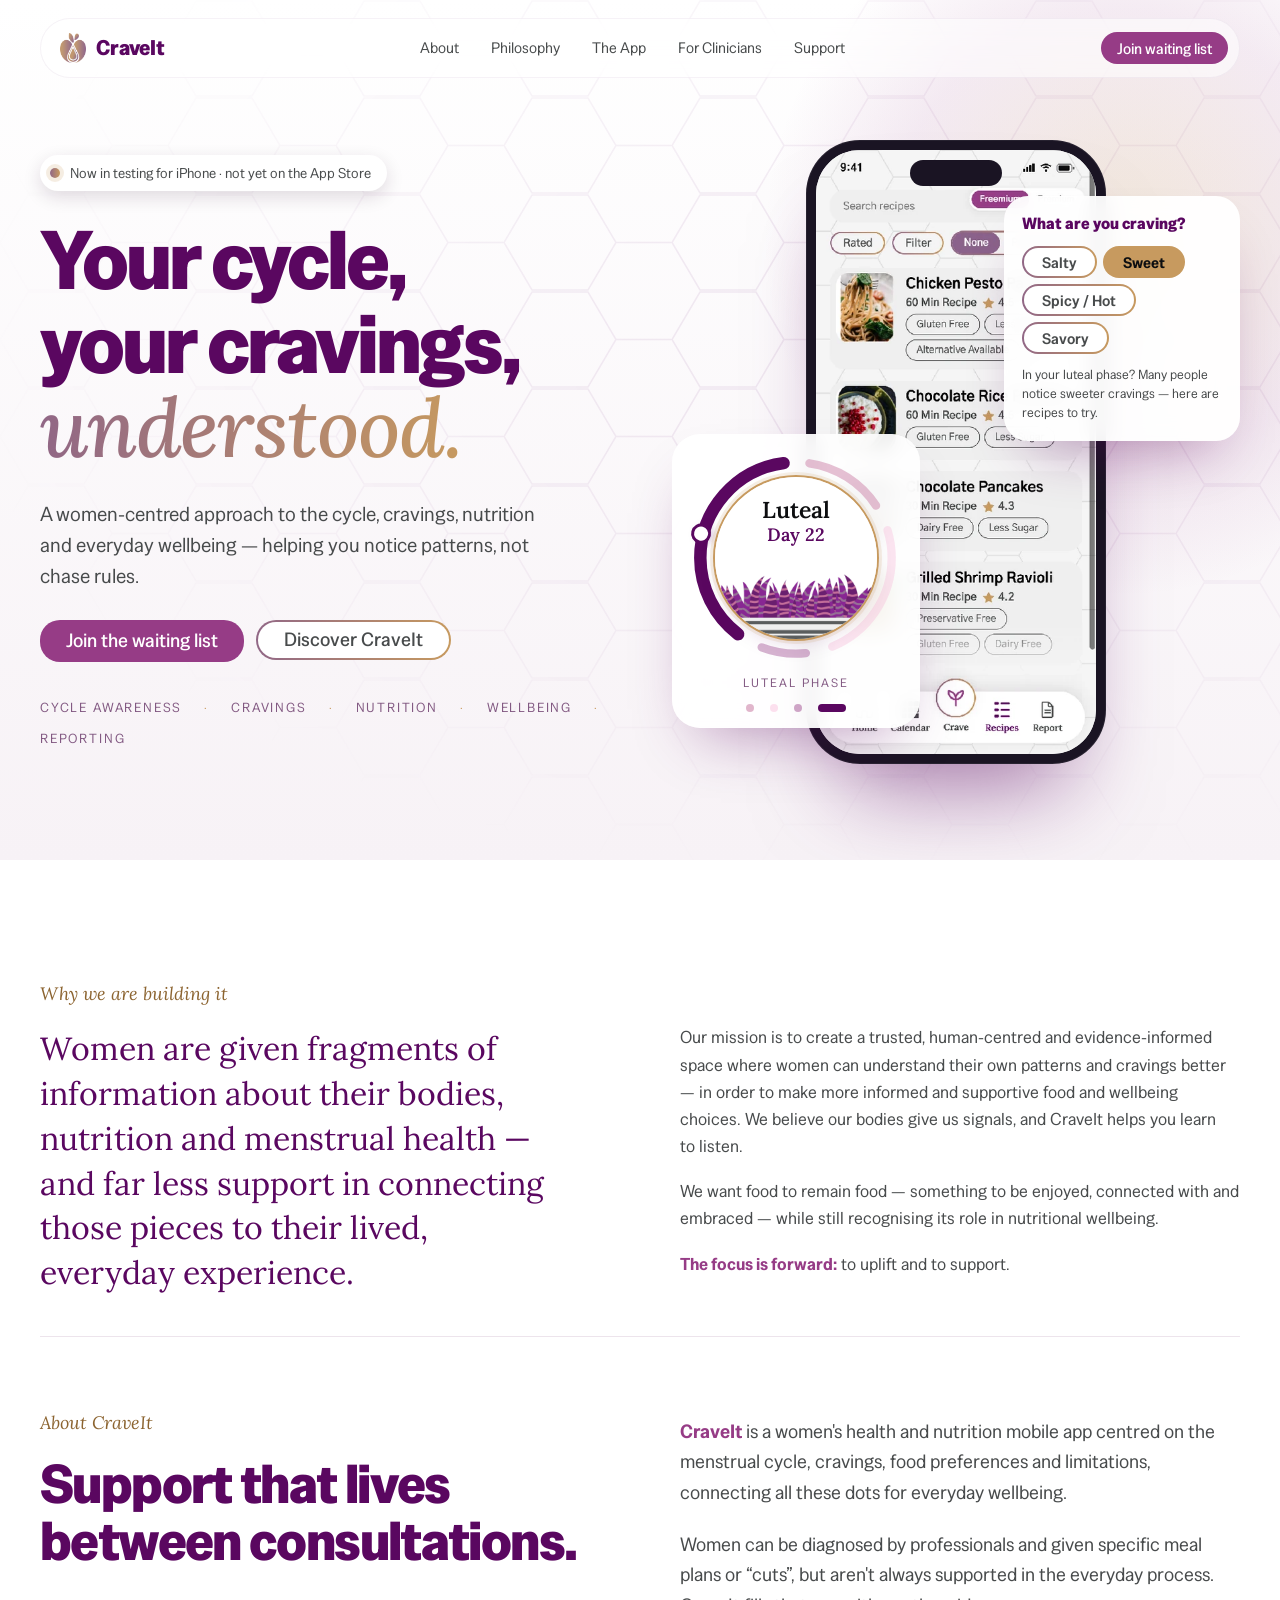
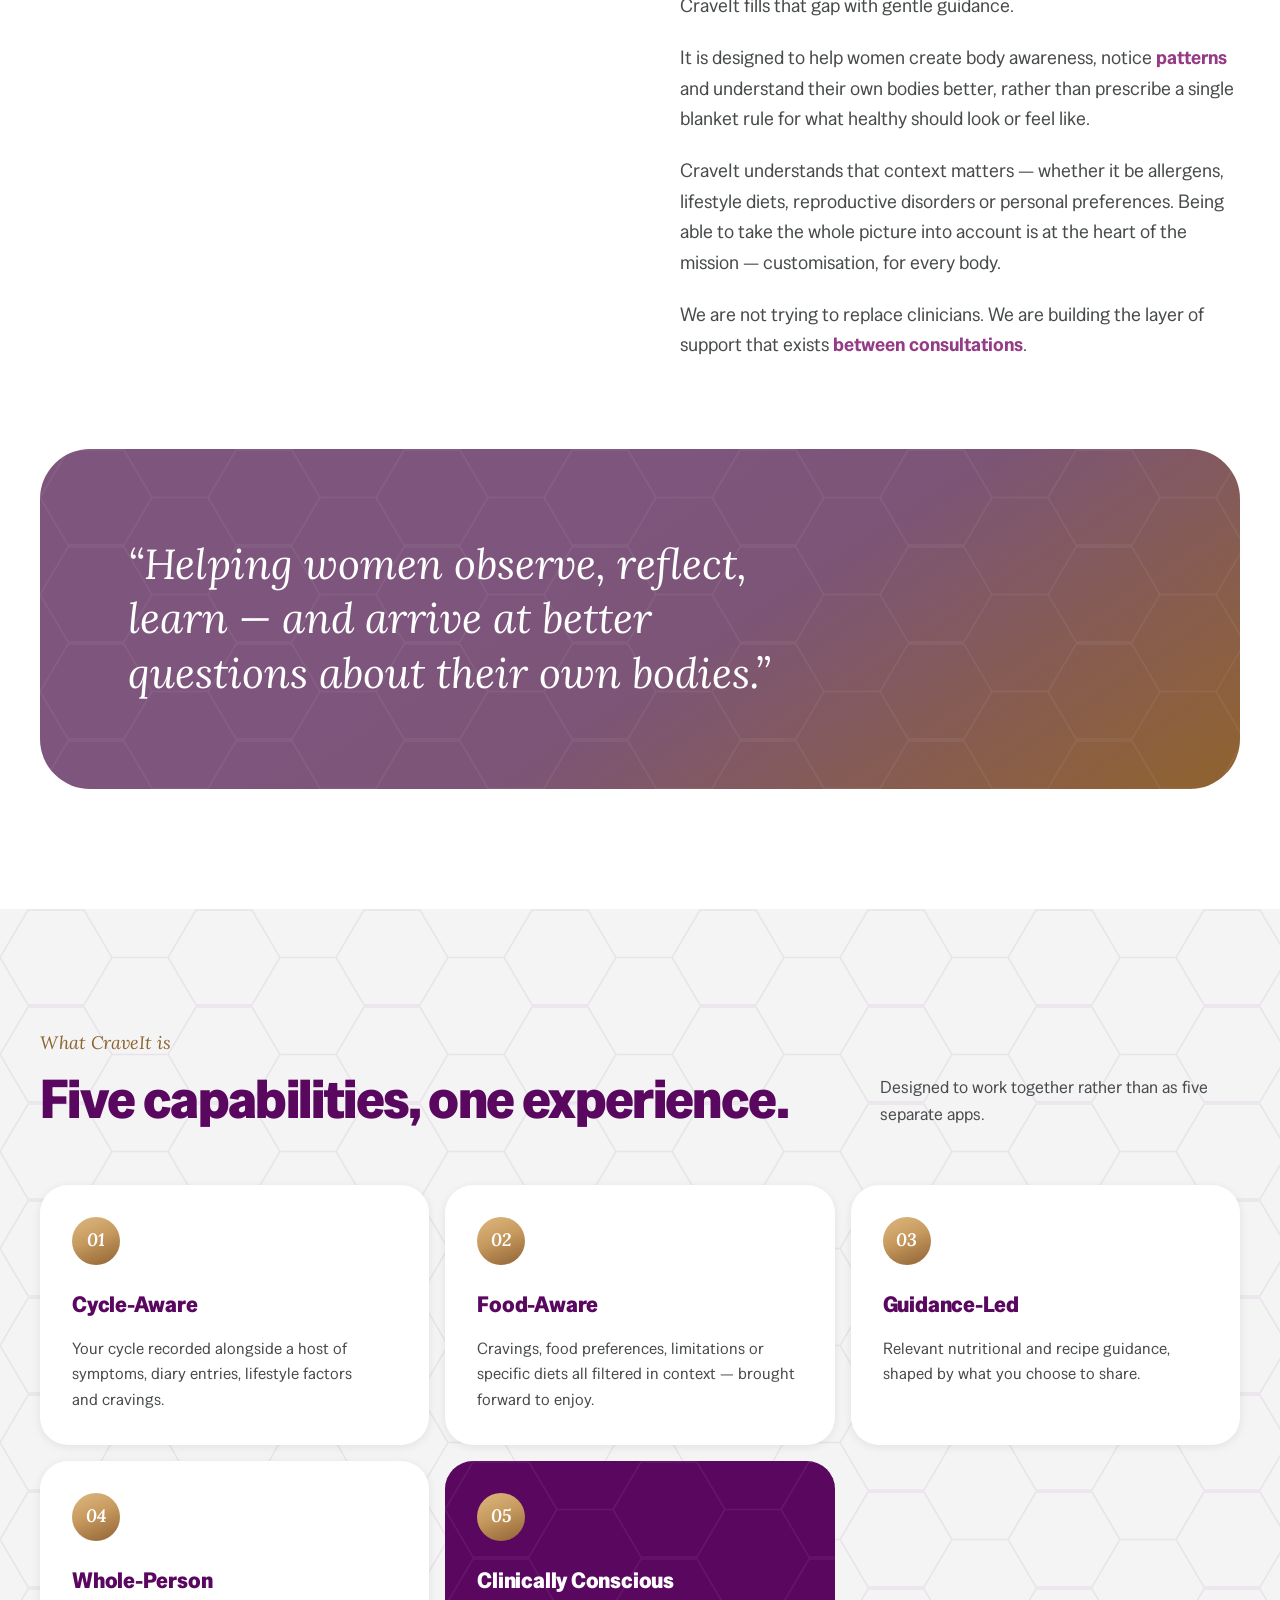
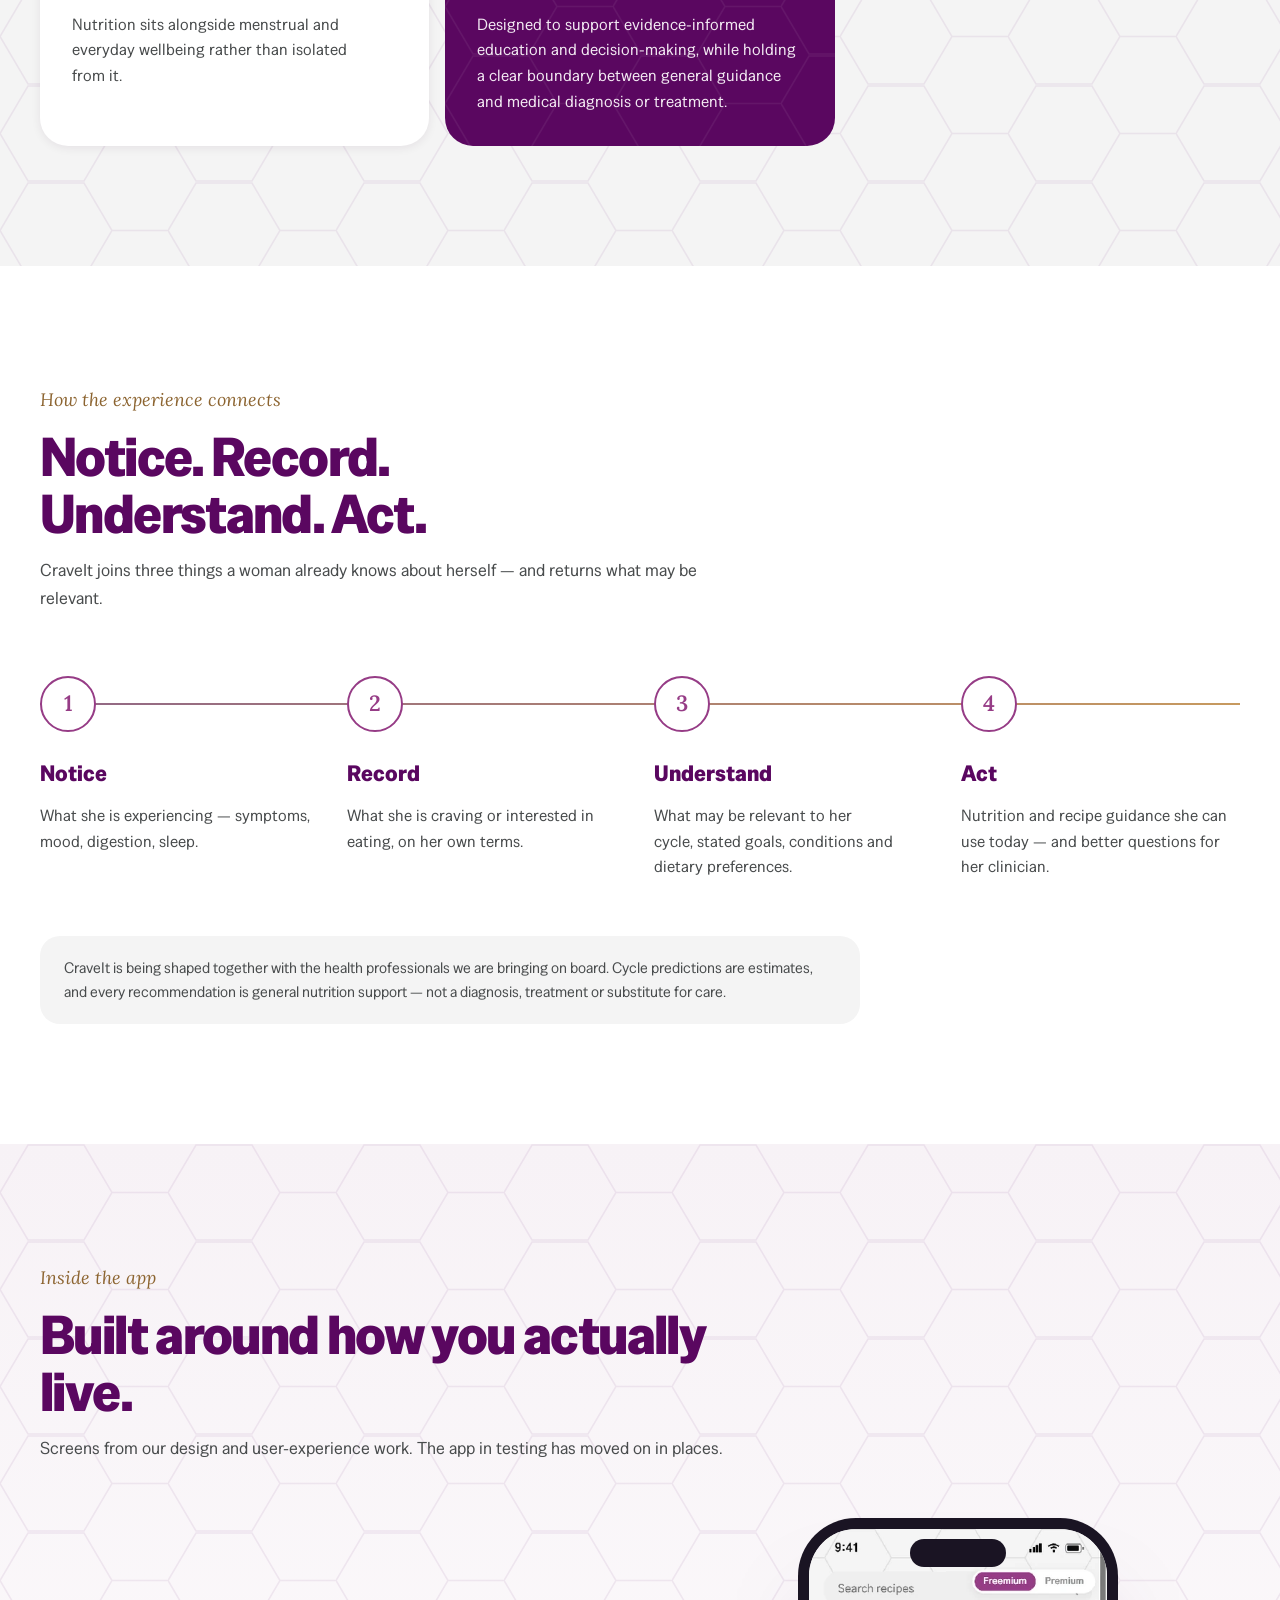
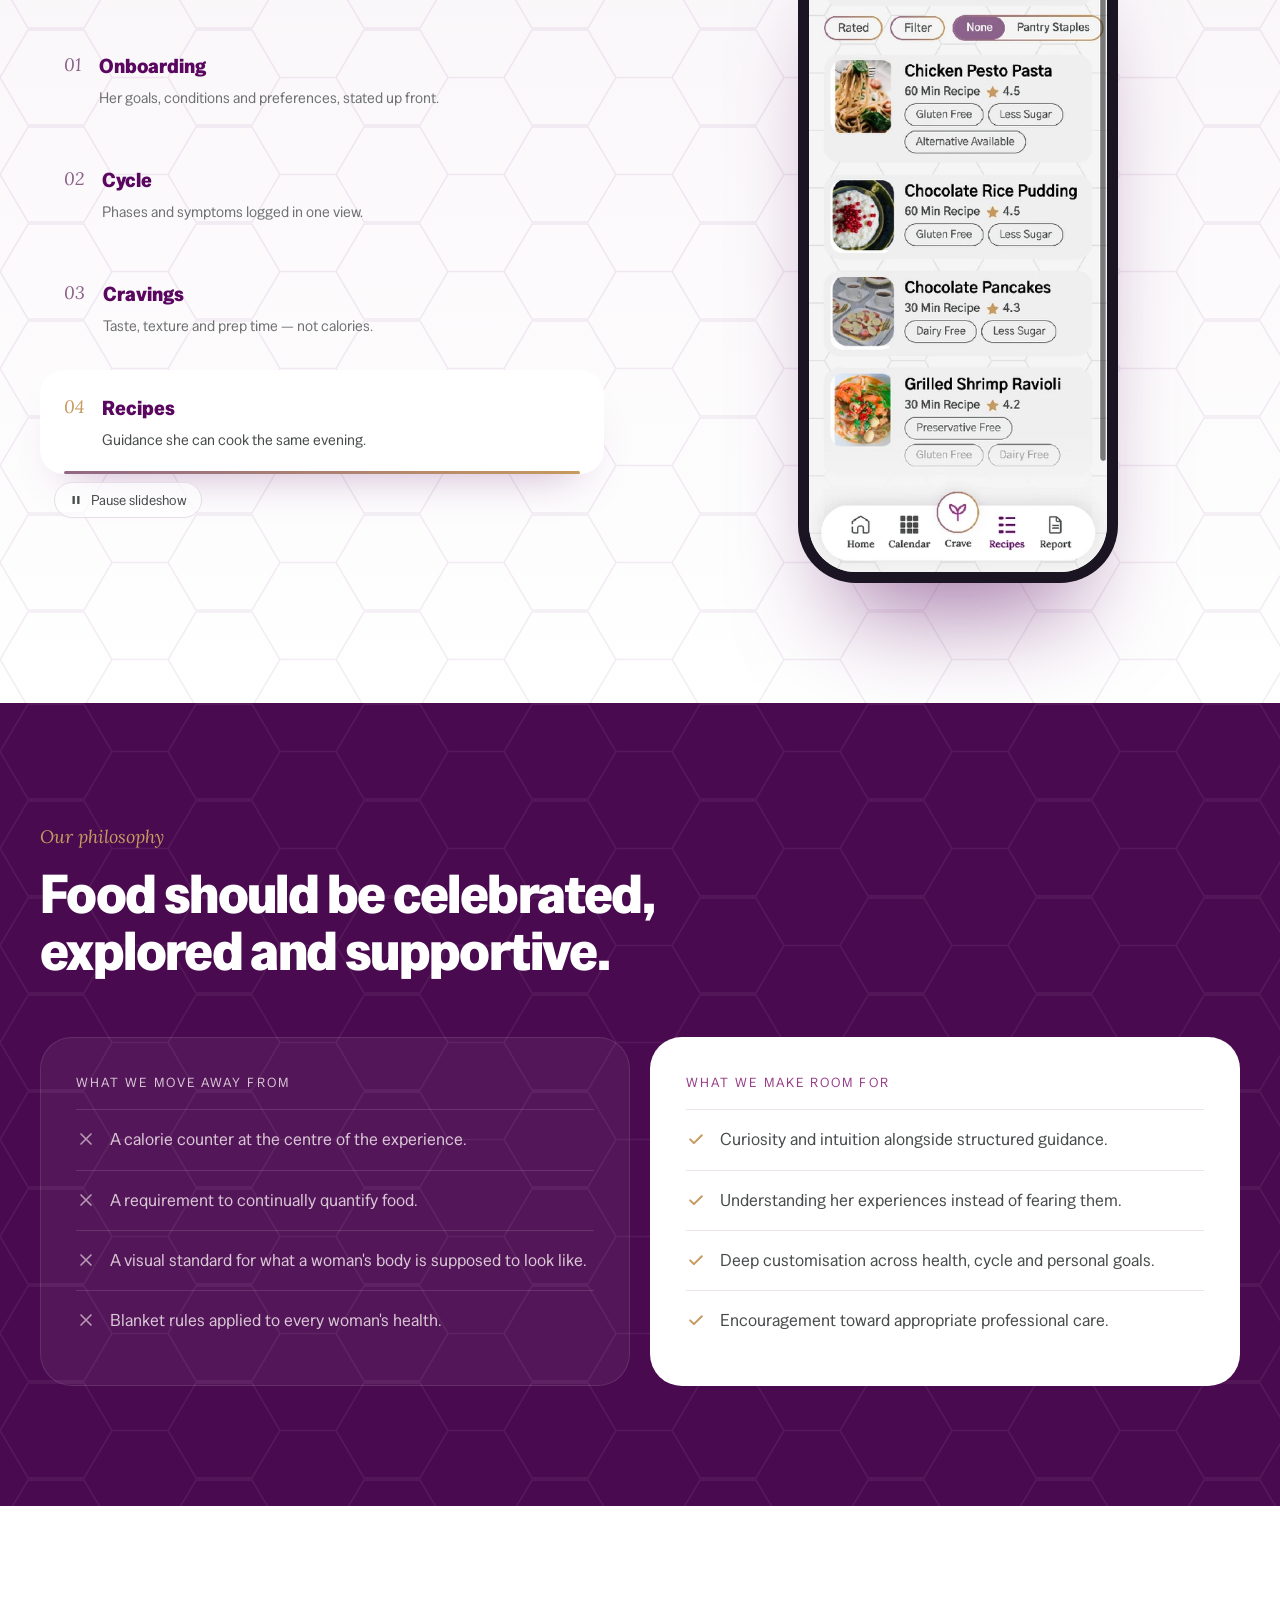
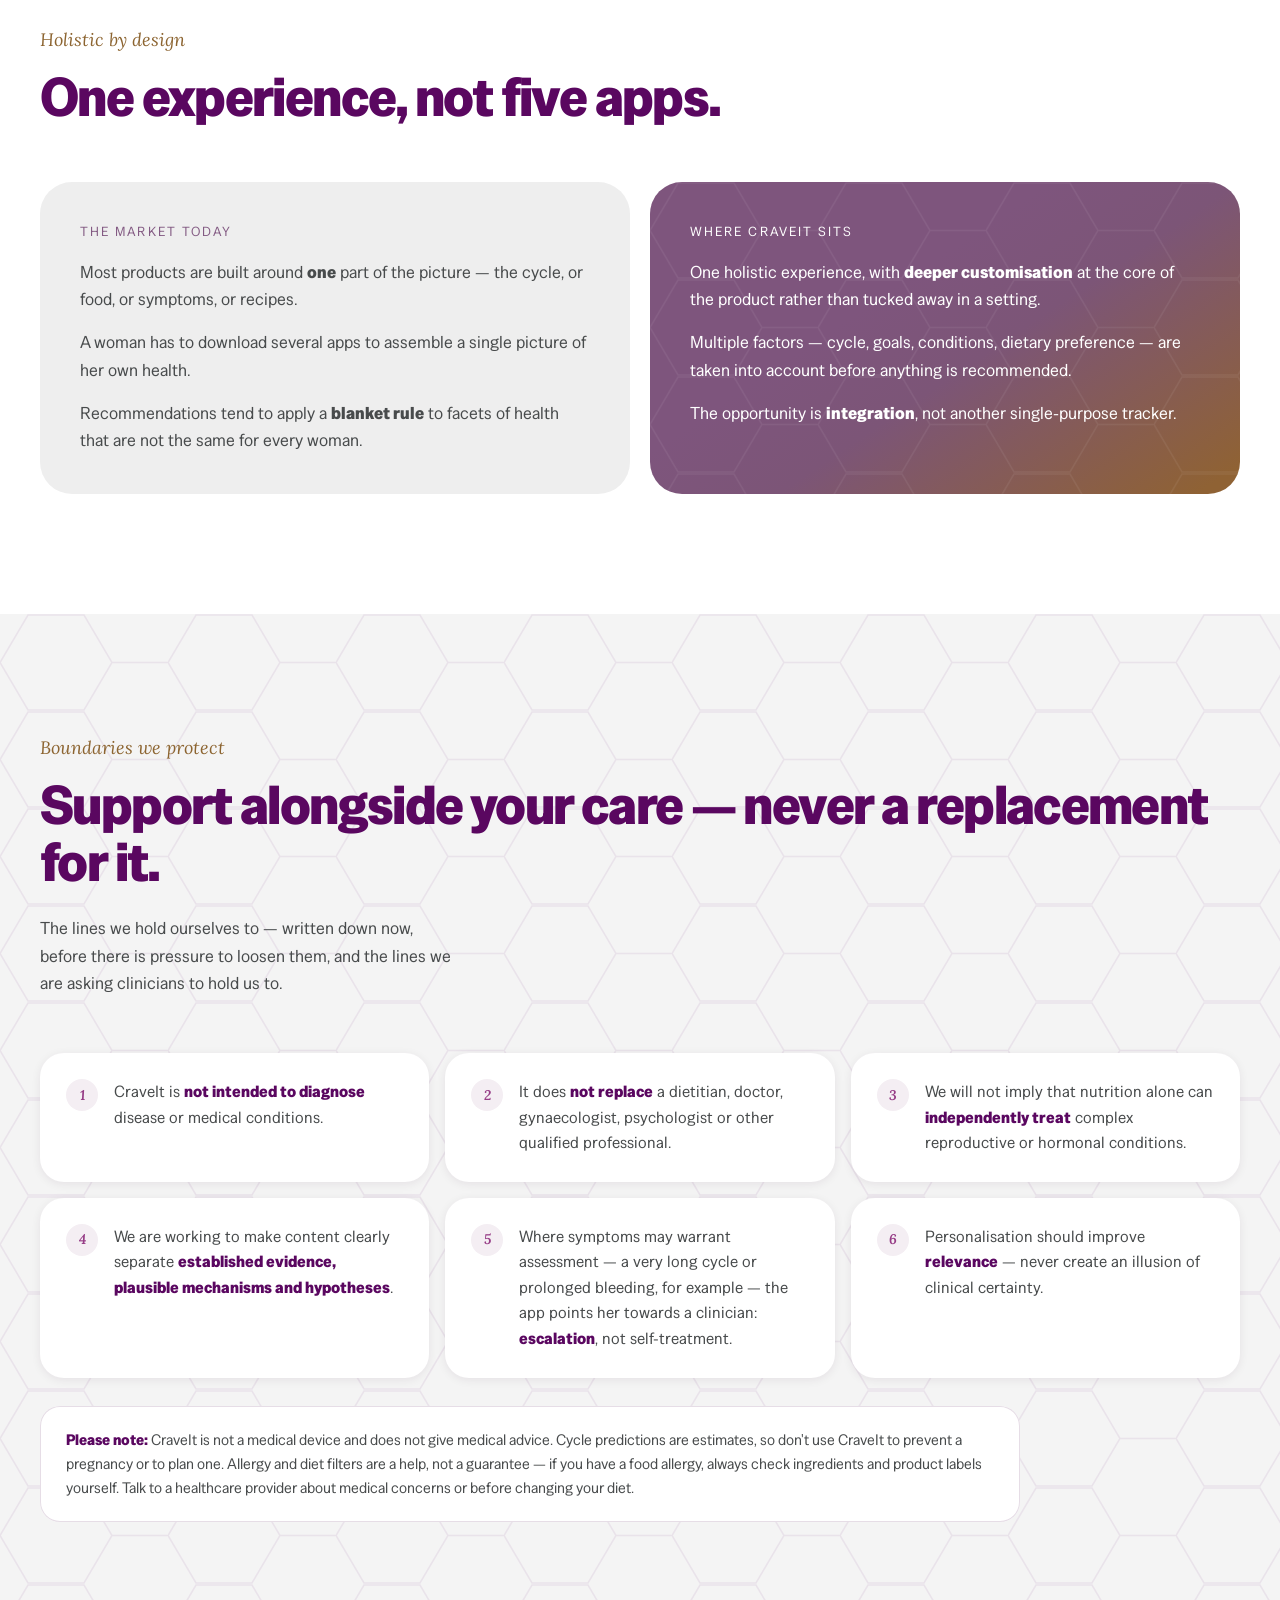
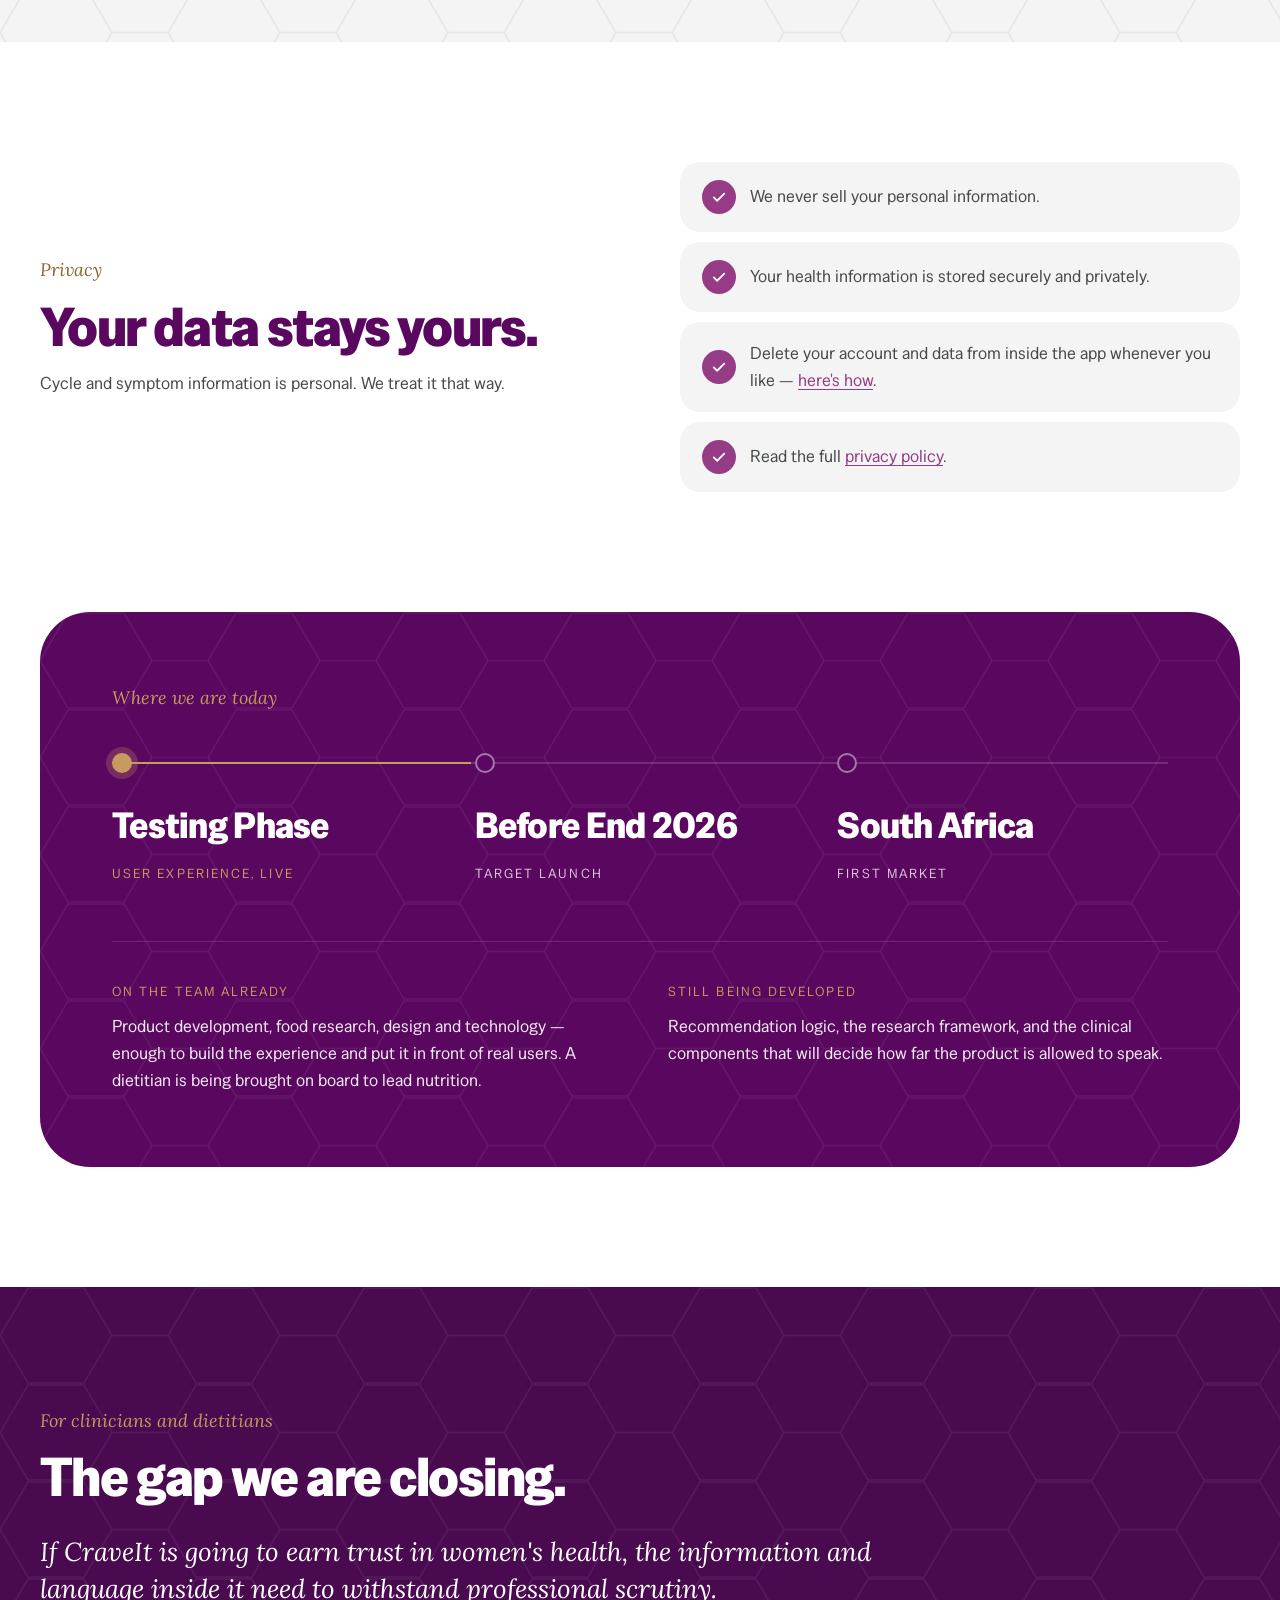
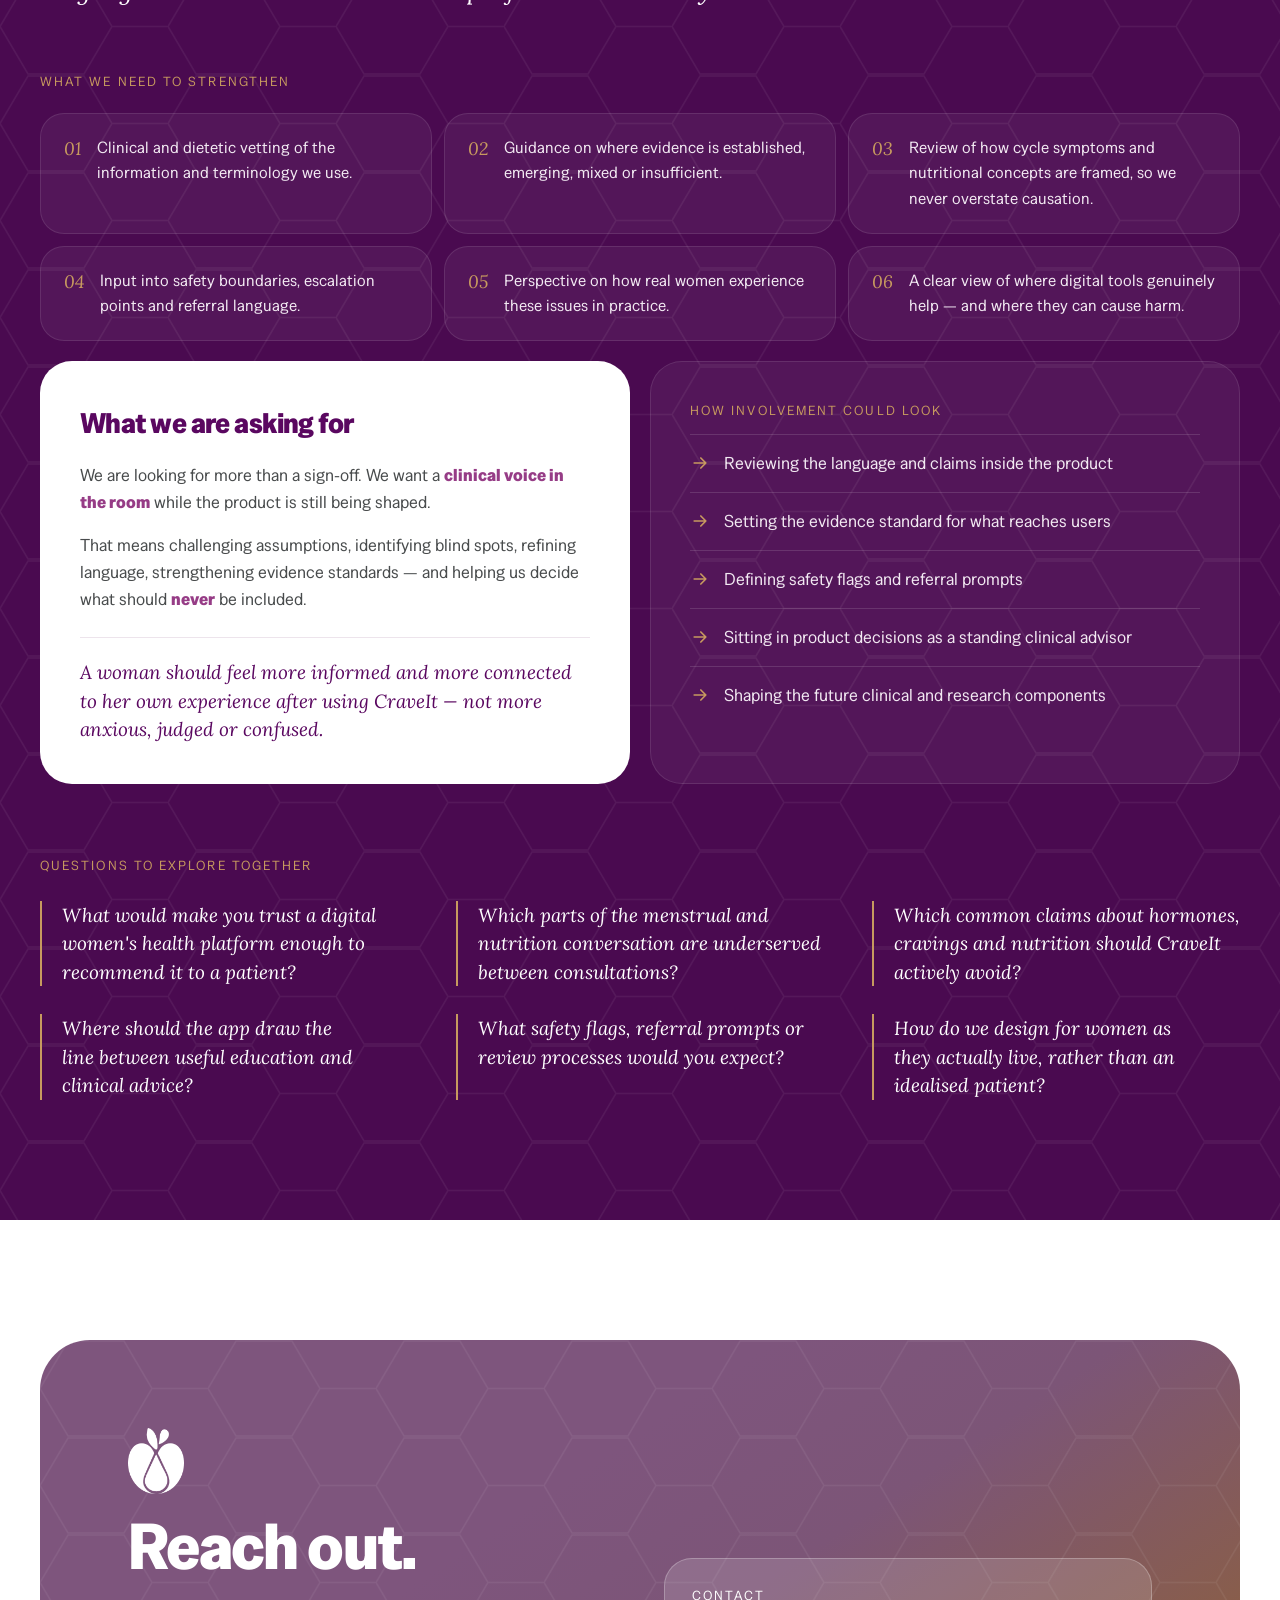
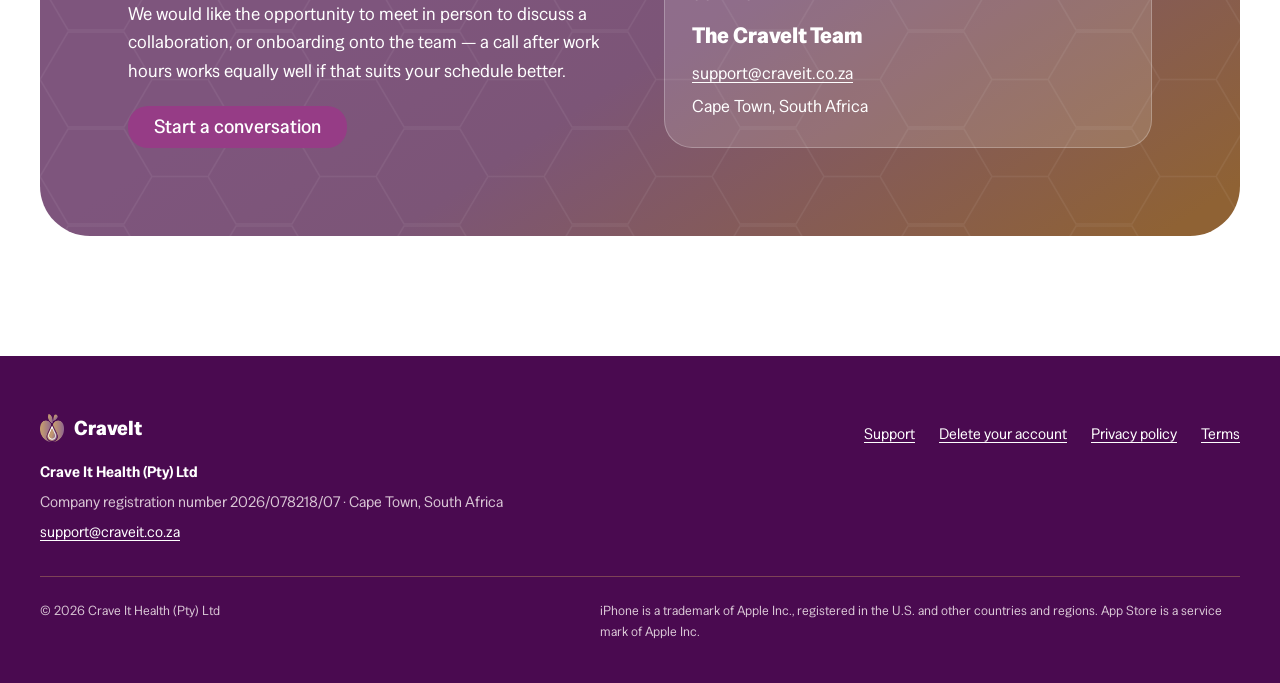
==== commit b6d139ec: "Owner's copy changes of 4 Oct 2026: Why first, new About/Why/capability text, Reporting tag, clearer" ====
--- a/index.html
+++ b/index.html
@@ -76,9 +76,9 @@
           <p class="hero__lede" data-reveal="160">A women-centred approach to the cycle, cravings, nutrition and everyday wellbeing — helping you notice patterns, not chase rules.</p>
           <div class="hero__actions" data-reveal="240">
             <a class="btn" href="mailto:support@craveit.co.za?subject=CraveIt%20waiting%20list">Join the waiting list</a>
-            <a class="btn btn--secondary" href="#about">Discover CraveIt</a>
-          </div>
-          <p class="hero__tags" data-reveal="320"><span>Cycle Awareness</span><span class="sep" aria-hidden="true">·</span><span>Cravings</span><span class="sep" aria-hidden="true">·</span><span>Nutrition</span><span class="sep" aria-hidden="true">·</span><span>Wellbeing</span></p>
+            <a class="btn btn--secondary" href="#why">Discover CraveIt</a>
+          </div>
+          <p class="hero__tags" data-reveal="320"><span>Cycle Awareness</span><span class="sep" aria-hidden="true">·</span><span>Cravings</span><span class="sep" aria-hidden="true">·</span><span>Nutrition</span><span class="sep" aria-hidden="true">·</span><span>Wellbeing</span><span class="sep" aria-hidden="true">·</span><span>Reporting</span></p>
         </div>
 
         <div class="hero__visual" data-reveal="200">
@@ -133,37 +133,39 @@
       </div>
     </section>
 
+    <!-- Why (comes first: owner, 4 Oct 2026) -->
+    <section id="why" class="sec why" aria-labelledby="why-title">
+      <div class="container grid cols-420 why__grid">
+        <div class="head head--18" data-reveal="0">
+          <h2 id="why-title" class="eyebrow">Why we are building it</h2>
+          <p class="why__lead">Women are given fragments of information about their bodies, nutrition and menstrual health — and far less support in connecting those pieces to their lived, everyday experience.</p>
+        </div>
+        <div class="stack why__copy">
+          <p class="pretty" data-reveal="80">Our mission is to create a trusted, human-centred and evidence-informed space where women can understand their own patterns and cravings better — in order to make more informed and supportive food and wellbeing choices. We believe our bodies give us signals, and CraveIt helps you learn to listen.</p>
+          <p class="pretty" data-reveal="140">We want food to remain food — something to be enjoyed, connected with and embraced — while still recognising its role in nutritional wellbeing.</p>
+          <p data-reveal="200"><strong class="hl">The focus is forward:</strong> to uplift and to support.</p>
+        </div>
+      </div>
+    </section>
+
     <!-- About -->
-    <section id="about" class="sec" aria-labelledby="about-title">
+    <section id="about" class="sec about" aria-labelledby="about-title">
       <div class="container grid cols-420 about__grid">
         <div class="head head--18" data-reveal="0">
           <p class="eyebrow">About CraveIt</p>
           <h2 id="about-title" class="h2 balance">Support that lives between consultations.</h2>
         </div>
         <div class="stack about__copy">
-          <p data-reveal="80"><strong class="hl">CraveIt</strong> is a women's health and nutrition app centred on the menstrual cycle, food preferences, cravings, symptoms and everyday wellbeing.</p>
-          <p data-reveal="140">It is designed to help a woman notice <strong class="hl">patterns</strong> rather than prescribe a single definition of what healthy should look like.</p>
-          <p data-reveal="200">We are not trying to replace clinicians. We are building the layer of support that exists <strong class="hl">between consultations</strong>.</p>
+          <p data-reveal="80"><strong class="hl">CraveIt</strong> is a women's health and nutrition mobile app centred on the menstrual cycle, cravings, food preferences and limitations, connecting all these dots for everyday wellbeing.</p>
+          <p data-reveal="140">Women can be diagnosed by professionals and given specific meal plans or “cuts”, but aren't always supported in the everyday process. CraveIt fills that gap with gentle guidance.</p>
+          <p data-reveal="200">It is designed to help women create body awareness, notice <strong class="hl">patterns</strong> and understand their own bodies better, rather than prescribe a single blanket rule for what healthy should look or feel like.</p>
+          <p data-reveal="260">CraveIt understands that context matters — whether it be allergens, lifestyle diets, reproductive disorders or personal preferences. Being able to take the whole picture into account is at the heart of the mission — customisation, for every body.</p>
+          <p data-reveal="320">We are not trying to replace clinicians. We are building the layer of support that exists <strong class="hl">between consultations</strong>.</p>
         </div>
       </div>
       <div class="quote-card grad" data-reveal="0">
         <div class="hex hex--night" aria-hidden="true"></div>
         <p>“Helping women observe, reflect, learn — and arrive at better questions about their own bodies.”</p>
-      </div>
-    </section>
-
-    <!-- Why -->
-    <section class="sec why" aria-labelledby="why-title">
-      <div class="container grid cols-420 why__grid">
-        <div class="head head--18" data-reveal="0">
-          <h2 id="why-title" class="eyebrow">Why we are building it</h2>
-          <p class="why__lead">Women are given fragments of information about their bodies, nutrition and menstrual health — and far less support in connecting those pieces to their lived, everyday experience.</p>
-        </div>
-        <div class="stack why__copy">
-          <p class="pretty" data-reveal="80">Our mission is to create a trusted, human-centred space where women can better understand their own patterns and make more informed food and wellbeing choices.</p>
-          <p class="pretty" data-reveal="140">We want food to remain food — while still recognising its role in nutritional wellbeing.</p>
-          <p data-reveal="200"><strong class="hl">The focus is forward:</strong> to uplift and to support.</p>
-        </div>
       </div>
     </section>
 
@@ -179,8 +181,8 @@
           <p class="head-note">Designed to work together rather than as five separate apps.</p>
         </div>
         <ul class="list grid cols-320 caps">
-          <li data-reveal="0"><div class="cap"><span class="cap__n" aria-hidden="true">01</span><h3>Cycle-Aware</h3><p>Your cycle recorded alongside mood, cramps, bloating, digestion, sleep and cravings.</p></div></li>
-          <li data-reveal="80"><div class="cap"><span class="cap__n" aria-hidden="true">02</span><h3>Food-Aware</h3><p>Cravings and food choices are understood in context — never treated as a behavioural failure.</p></div></li>
+          <li data-reveal="0"><div class="cap"><span class="cap__n" aria-hidden="true">01</span><h3>Cycle-Aware</h3><p>Your cycle recorded alongside a host of symptoms, diary entries, lifestyle factors and cravings.</p></div></li>
+          <li data-reveal="80"><div class="cap"><span class="cap__n" aria-hidden="true">02</span><h3>Food-Aware</h3><p>Cravings, food preferences, limitations or specific diets all filtered in context — brought forward to enjoy.</p></div></li>
           <li data-reveal="160"><div class="cap"><span class="cap__n" aria-hidden="true">03</span><h3>Guidance-Led</h3><p>Relevant nutritional and recipe guidance, shaped by what you choose to share.</p></div></li>
           <li data-reveal="240"><div class="cap"><span class="cap__n" aria-hidden="true">04</span><h3>Whole-Person</h3><p>Nutrition sits alongside menstrual and everyday wellbeing rather than isolated from it.</p></div></li>
           <li data-reveal="320"><div class="cap cap--dark"><div class="hex hex--night" aria-hidden="true"></div><span class="cap__n" aria-hidden="true">05</span><h3>Clinically Conscious</h3><p>Designed to support evidence-informed education and decision-making, while holding a clear boundary between general guidance and medical diagnosis or treatment.</p></div></li>
@@ -309,7 +311,7 @@
         <div class="head head--split" data-reveal="0">
           <div class="head">
             <p class="eyebrow">Boundaries we protect</p>
-            <h2 id="bounds-title" class="h2">Support, never instead of care.</h2>
+            <h2 id="bounds-title" class="h2">Support alongside your care — never a replacement for it.</h2>
           </div>
           <p class="head-note head-note--wide">The lines we hold ourselves to — written down now, before there is pressure to loosen them, and the lines we are asking clinicians to hold us to.</p>
         </div>
--- a/assets/site.css
+++ b/assets/site.css
@@ -202,13 +202,15 @@
 .crave__note { font-size: 13px; line-height: 1.45; color: var(--cv-ink); }
 
 /* ---------- about / why ---------- */
-.about__grid { gap: 56px 80px; align-items: start; }
+/* "Why" comes first and About follows it (owner, 4 Oct 2026); the divider line sits between the two. */
+.about { padding-top: 40px; }
+.about__grid { gap: 56px 80px; align-items: start; border-top: 1px solid var(--line); padding-top: 72px; }
 .about__copy { gap: 22px; font-size: 19px; line-height: 1.6; padding-top: 8px; }
 .about__copy p { text-wrap: pretty; }
 .quote-card { position: relative; max-width: 1200px; margin: 88px auto 0; border-radius: 50px; overflow: hidden; background: var(--cv-gradient-home-text); padding: clamp(40px, 7vw, 88px); }
 .quote-card p { position: relative; max-width: 900px; font-family: var(--cv-font-serif); font-style: italic; font-size: clamp(26px, 3.4vw, 42px); line-height: 1.3; color: #FFFFFF; text-wrap: balance; }
-.why { padding: 40px 24px 120px; }
-.why__grid { gap: 48px 80px; align-items: start; border-top: 1px solid var(--line); padding-top: 72px; }
+.why { padding: 120px 24px 0; }
+.why__grid { gap: 48px 80px; align-items: start; }
 .why__lead { font-family: var(--cv-font-serif); font-size: clamp(24px, 2.6vw, 32px); line-height: 1.4; color: var(--cv-purple-dark); text-wrap: pretty; }
 .why__copy { gap: 18px; padding-top: 44px; }
 
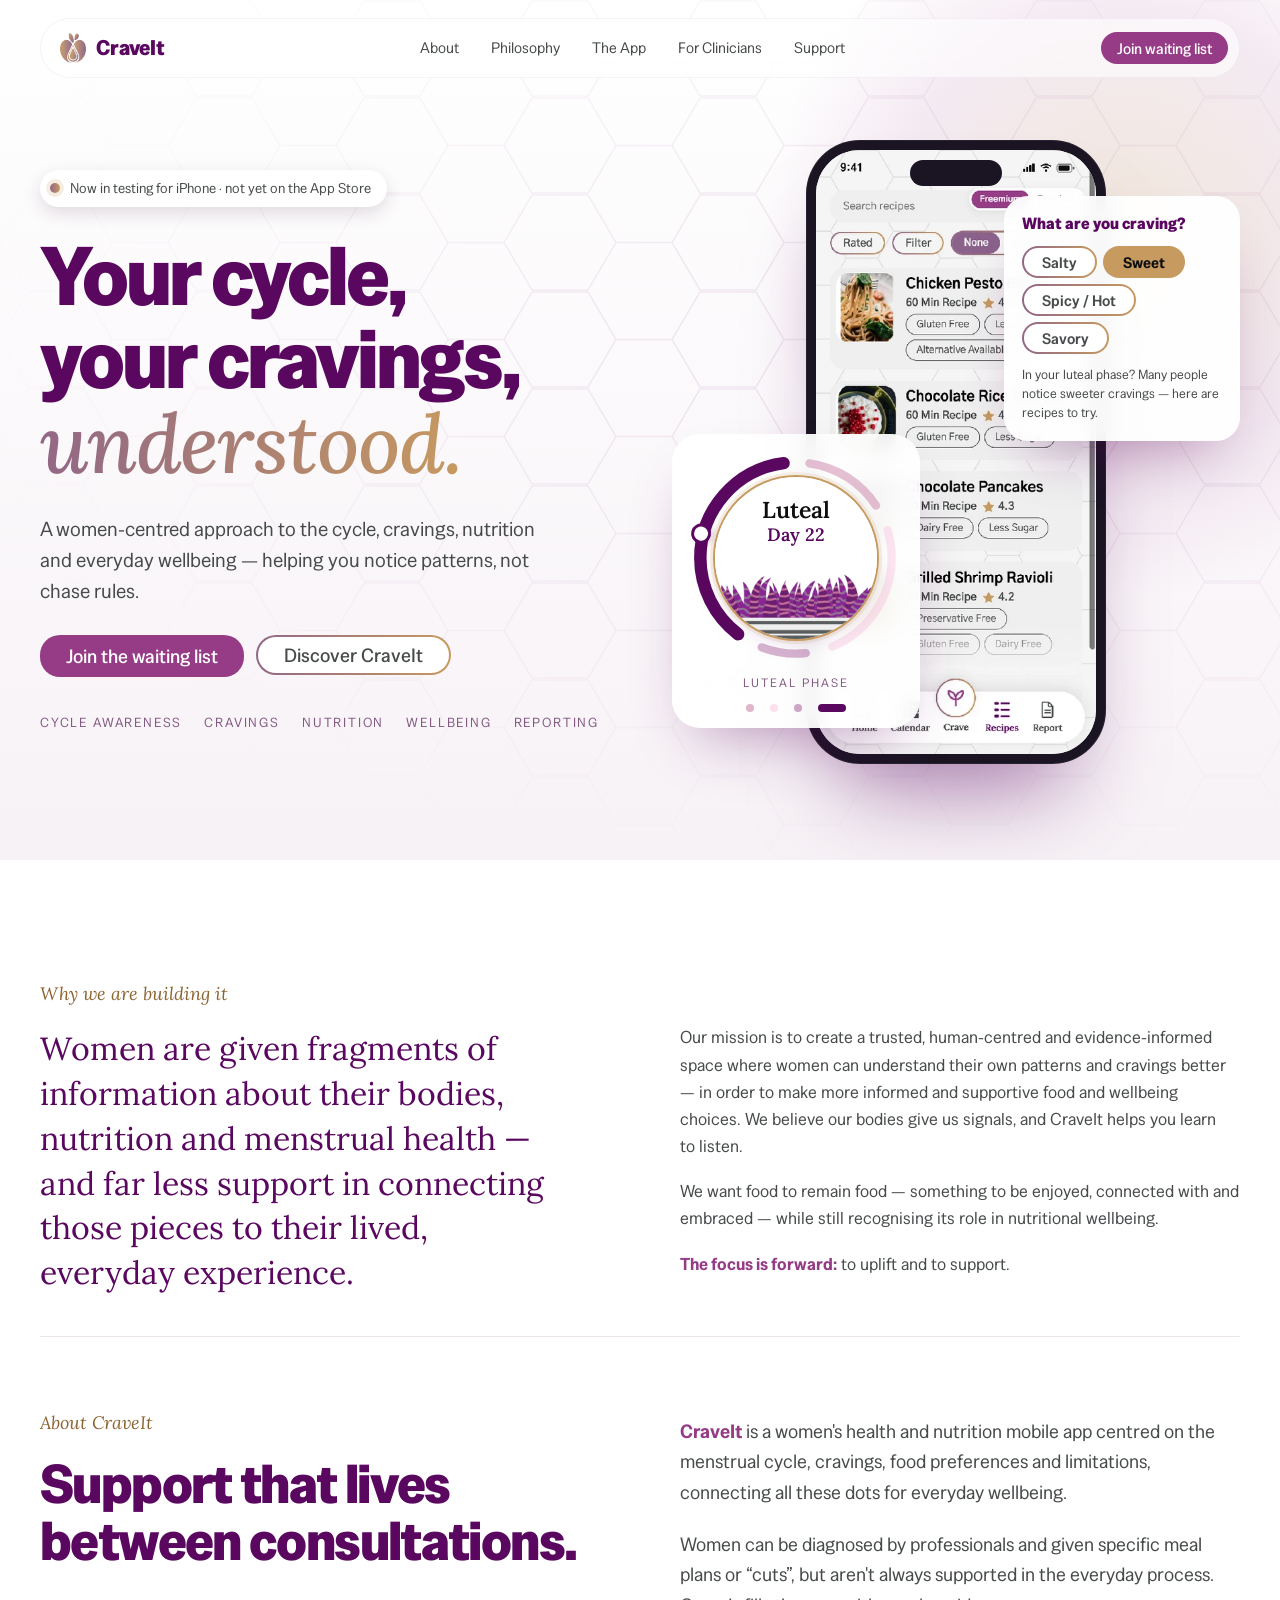
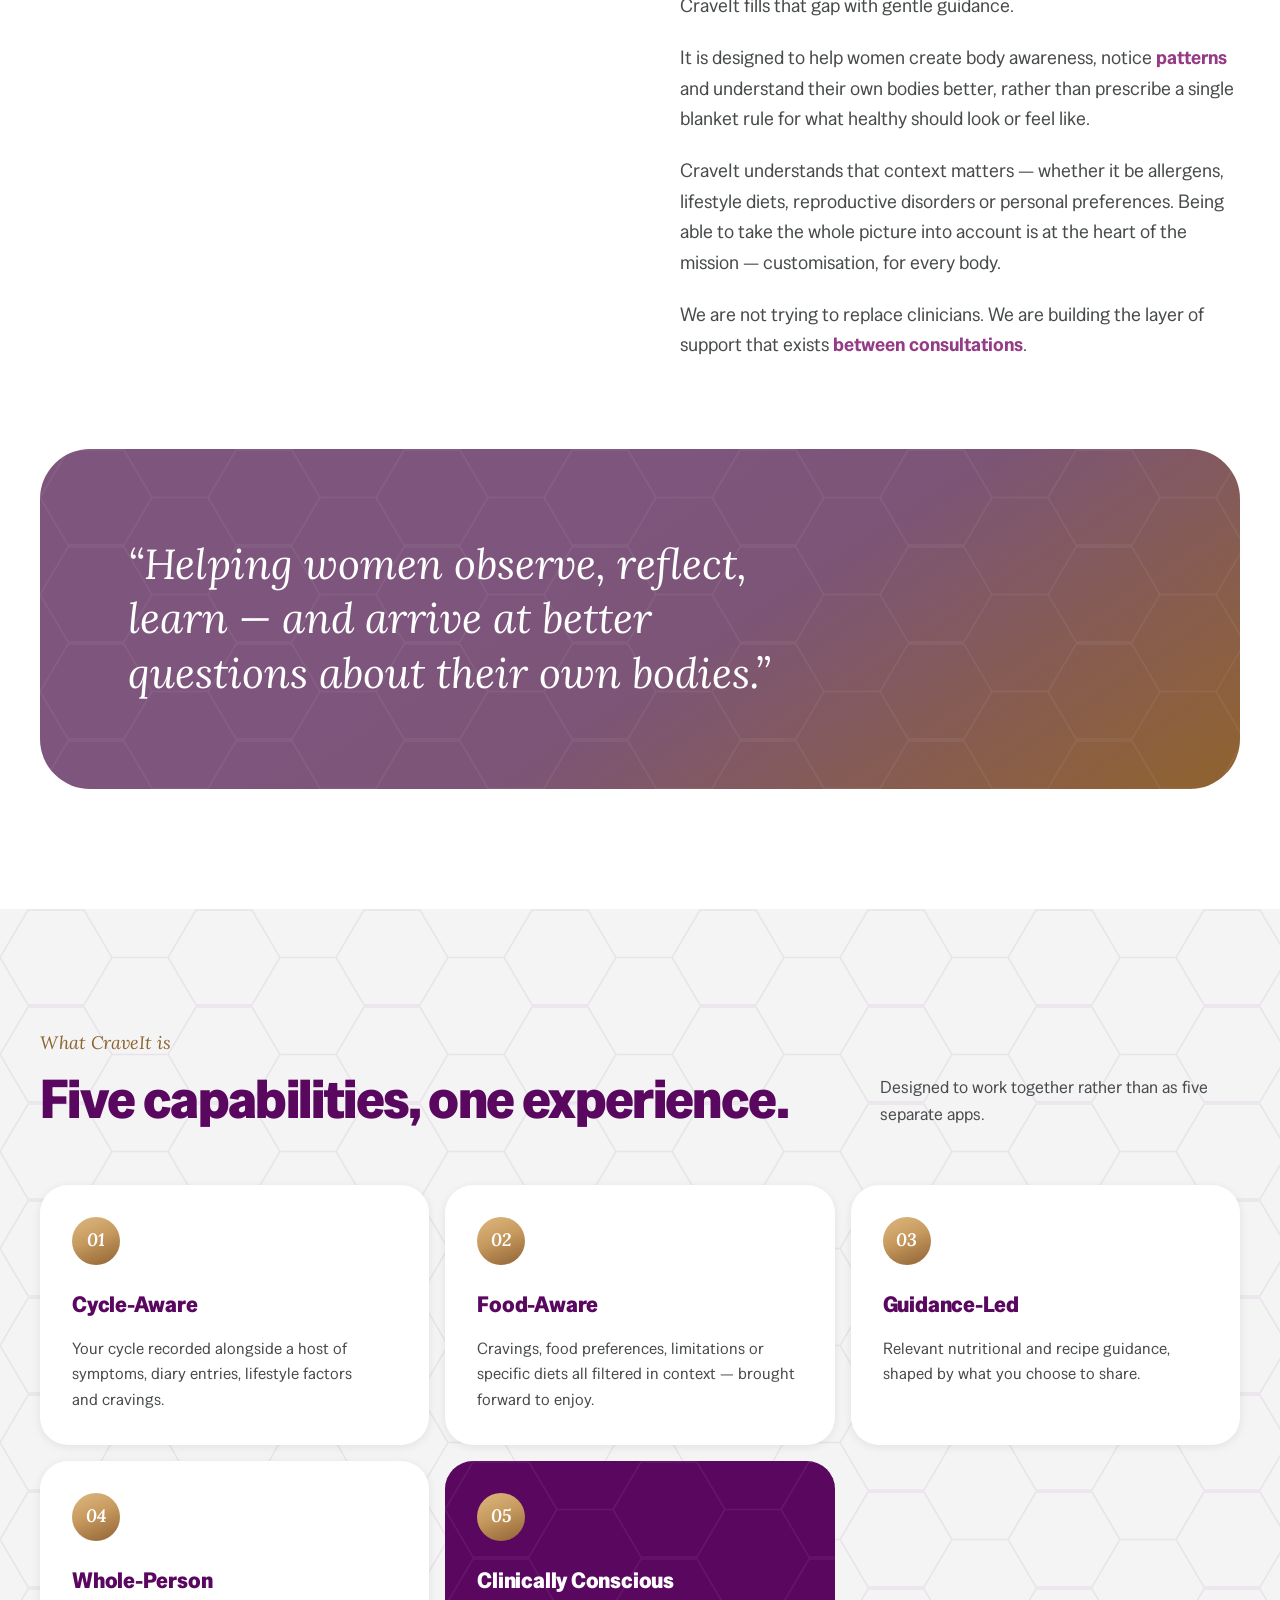
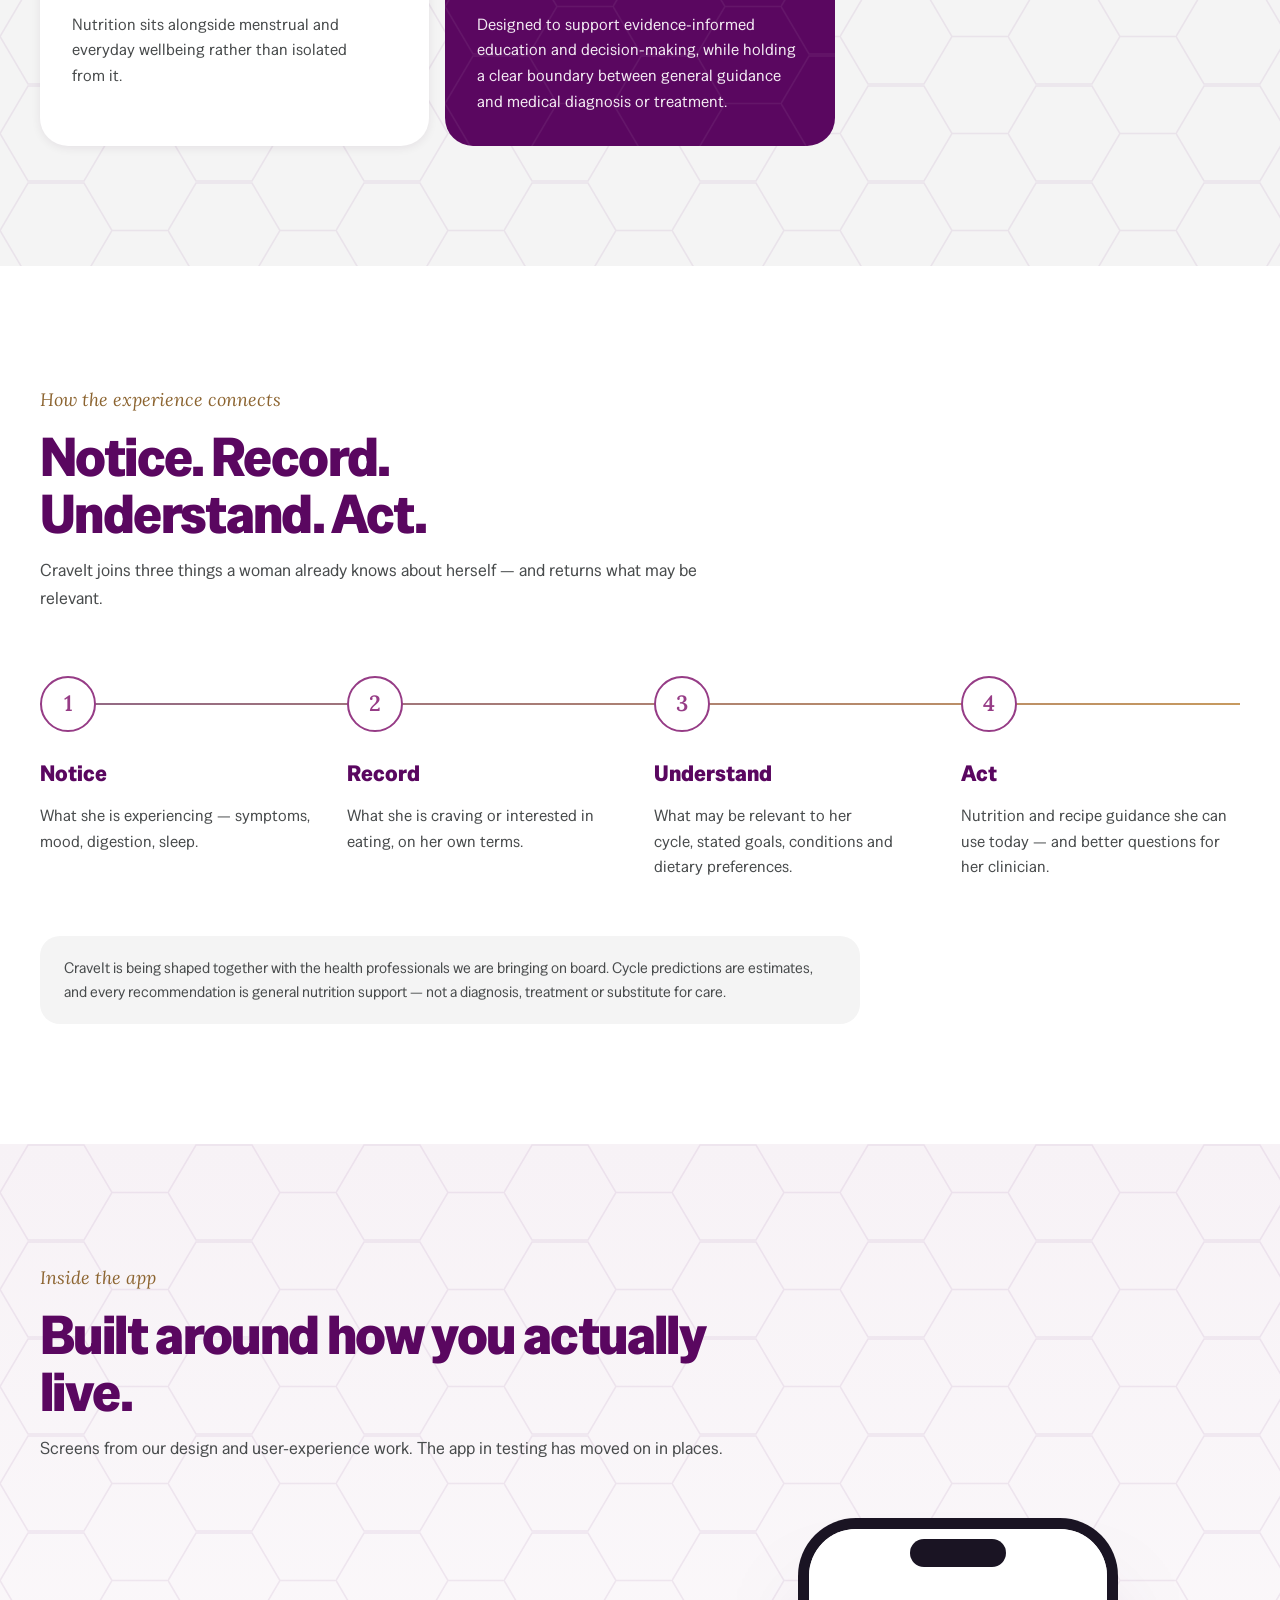
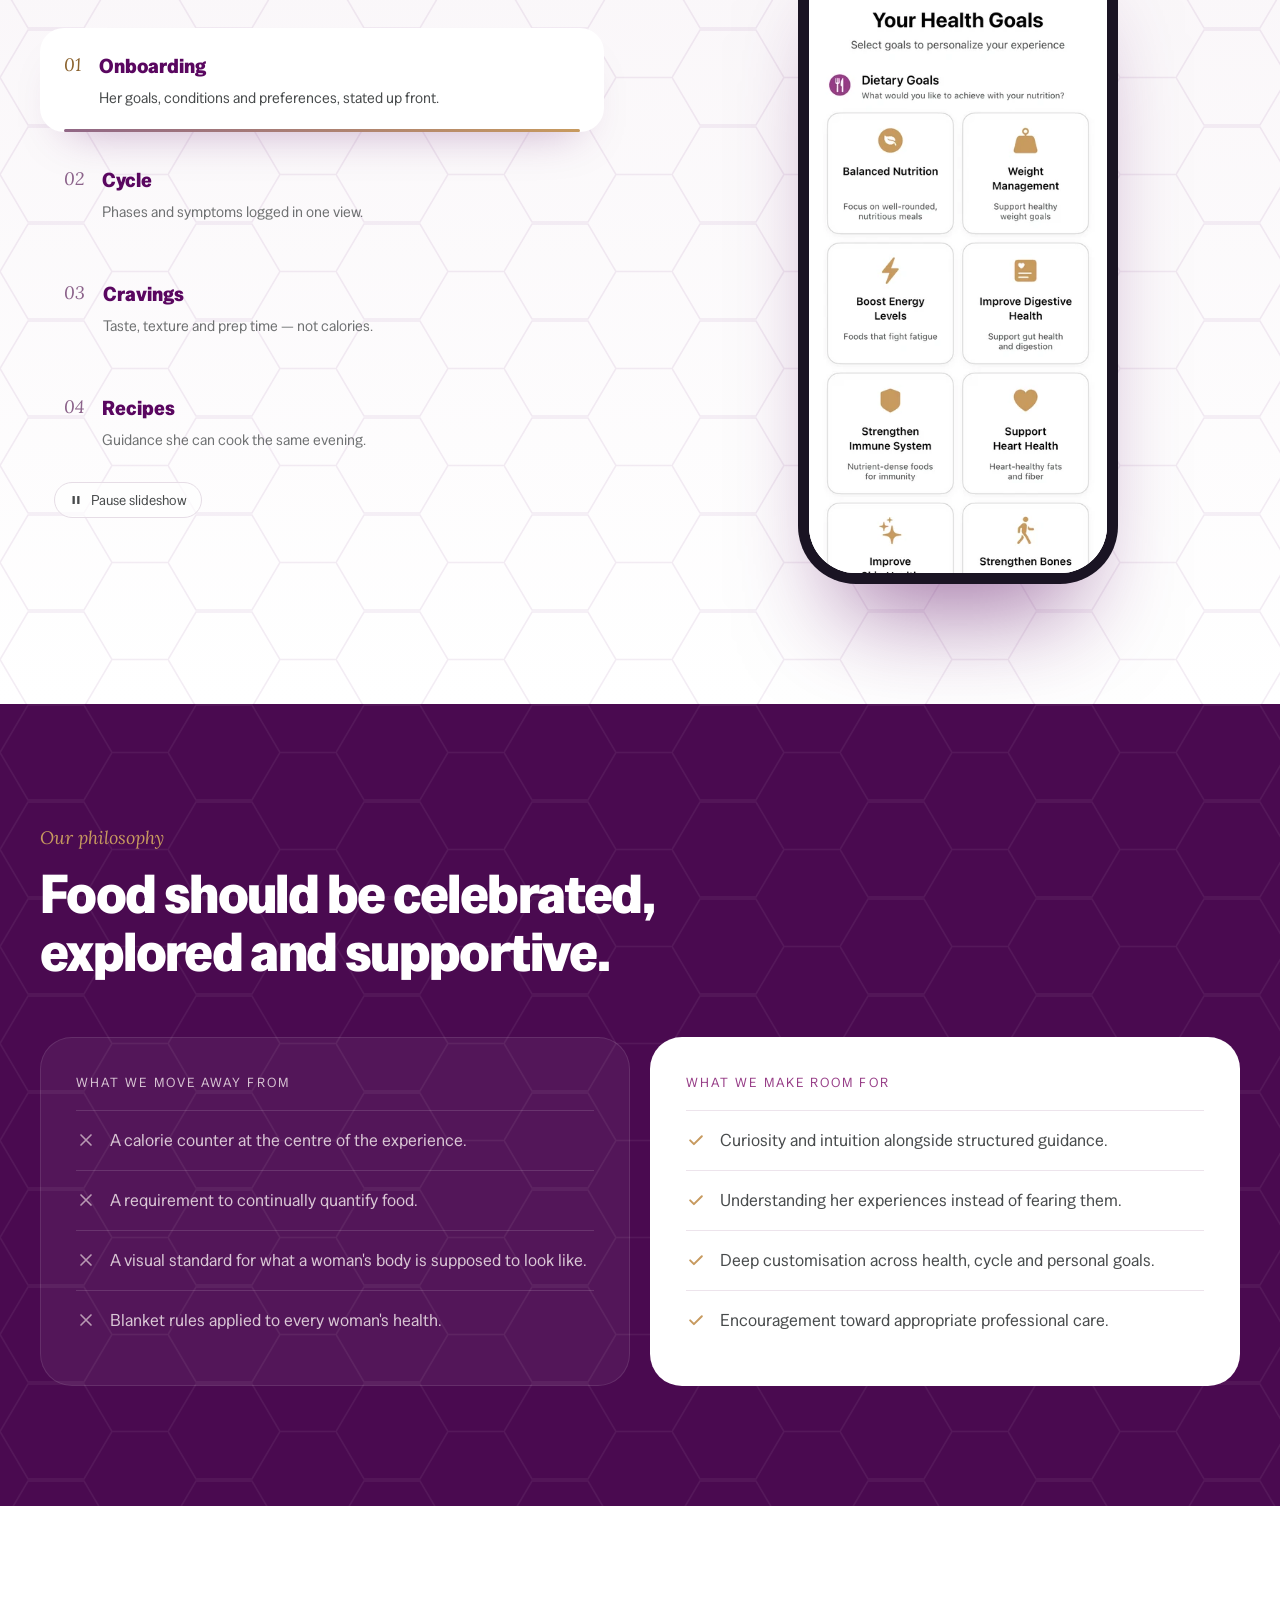
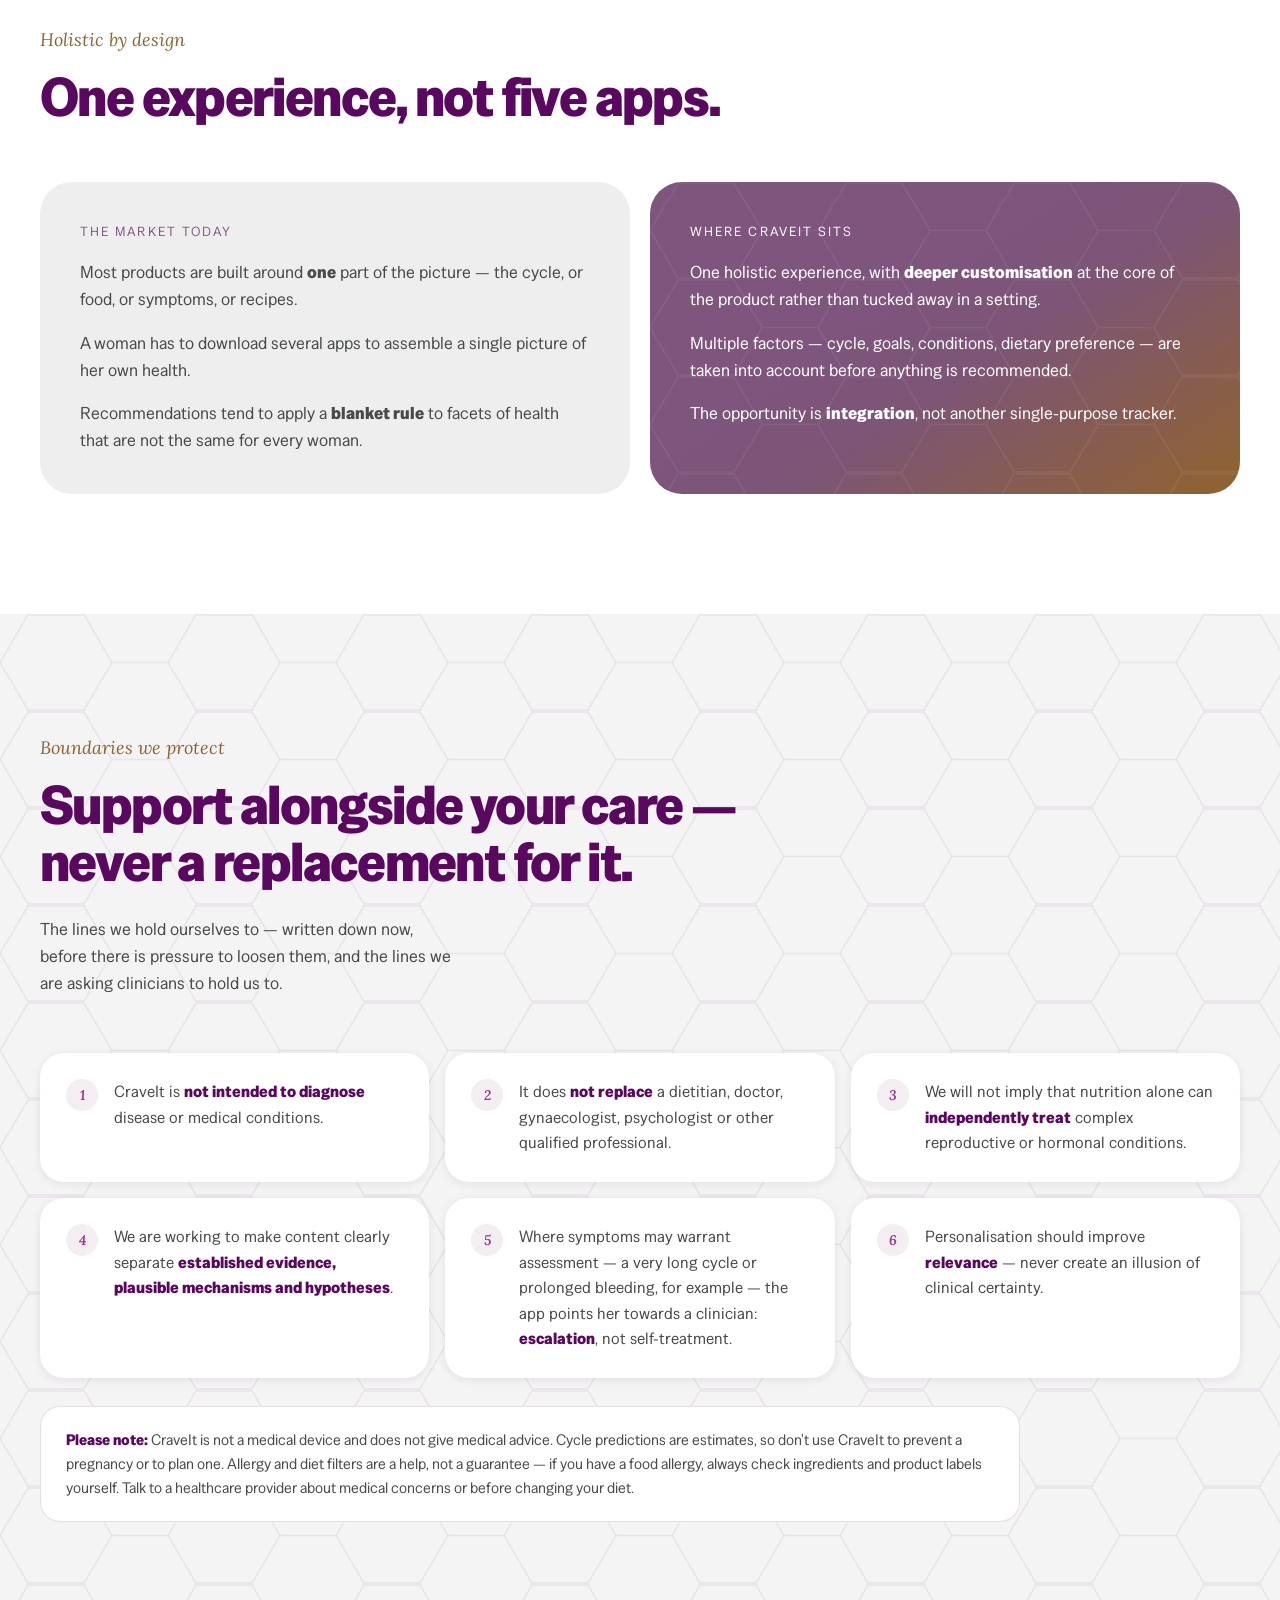
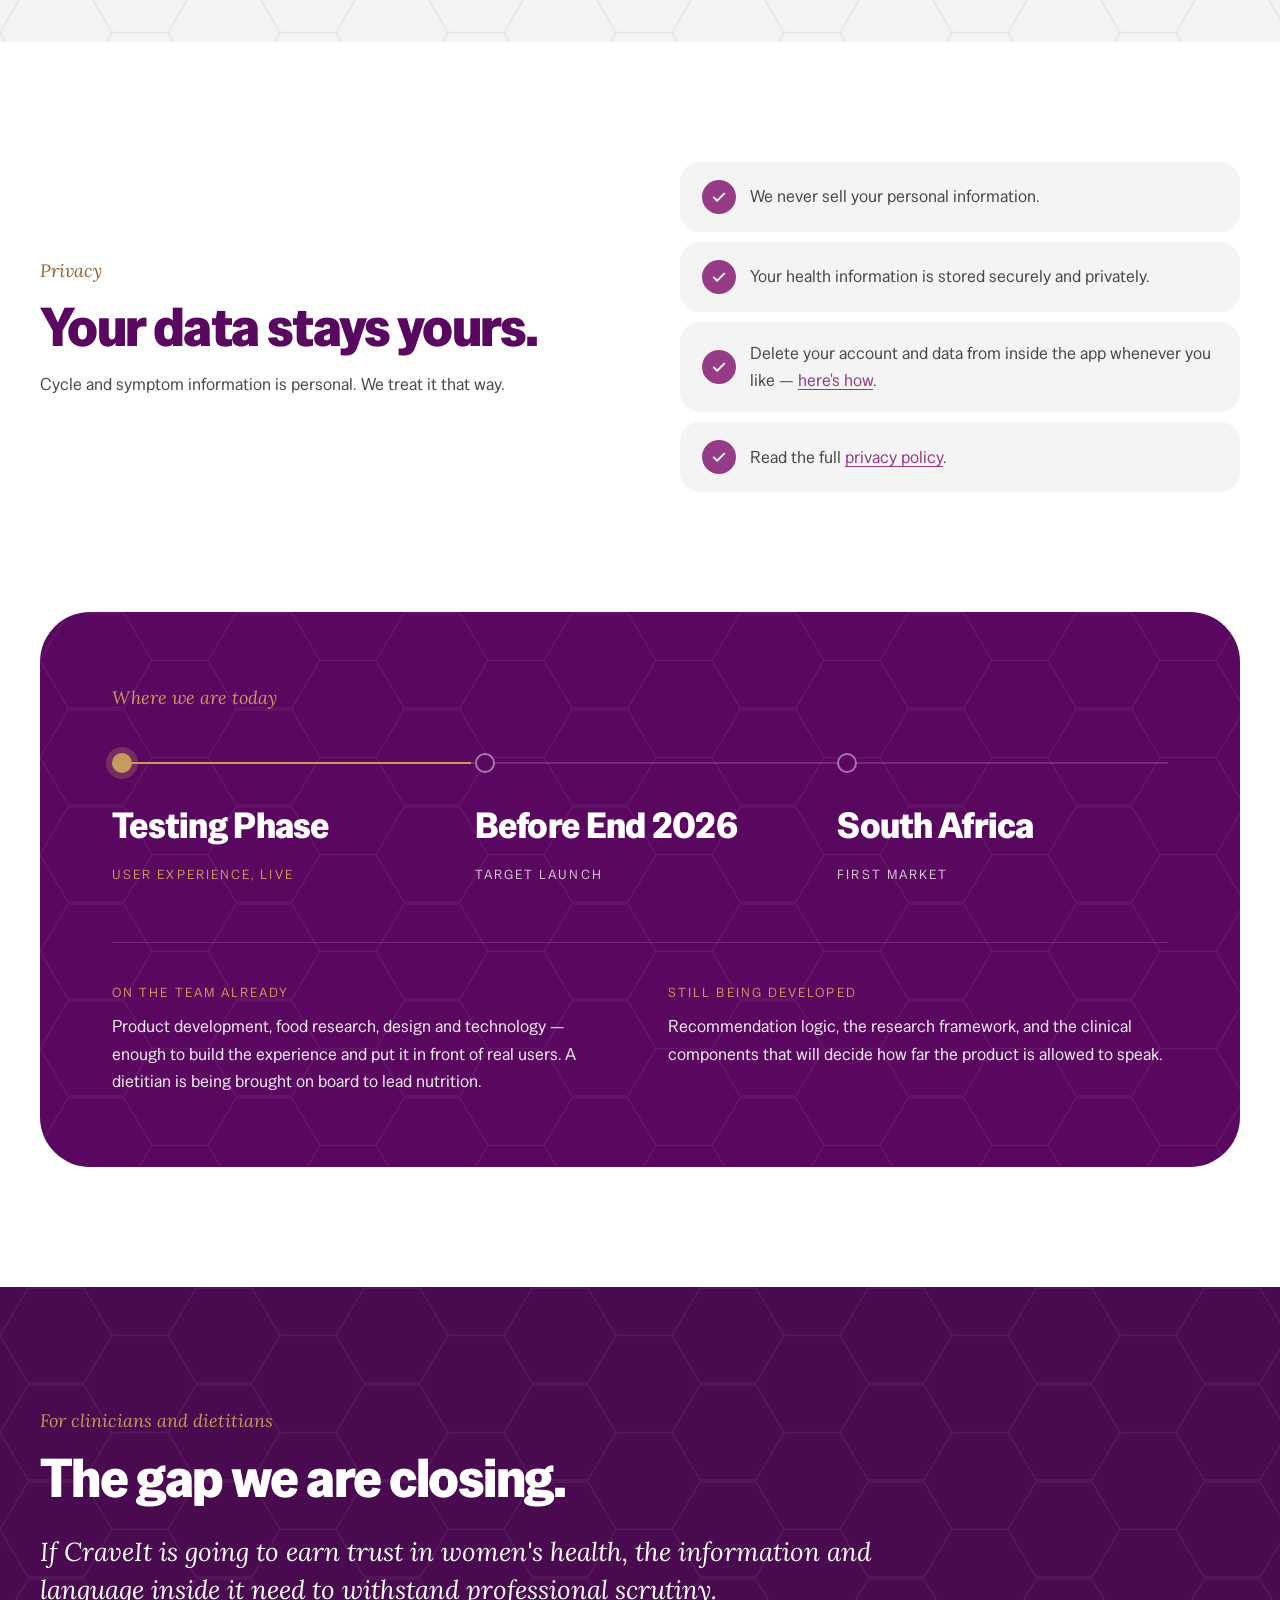
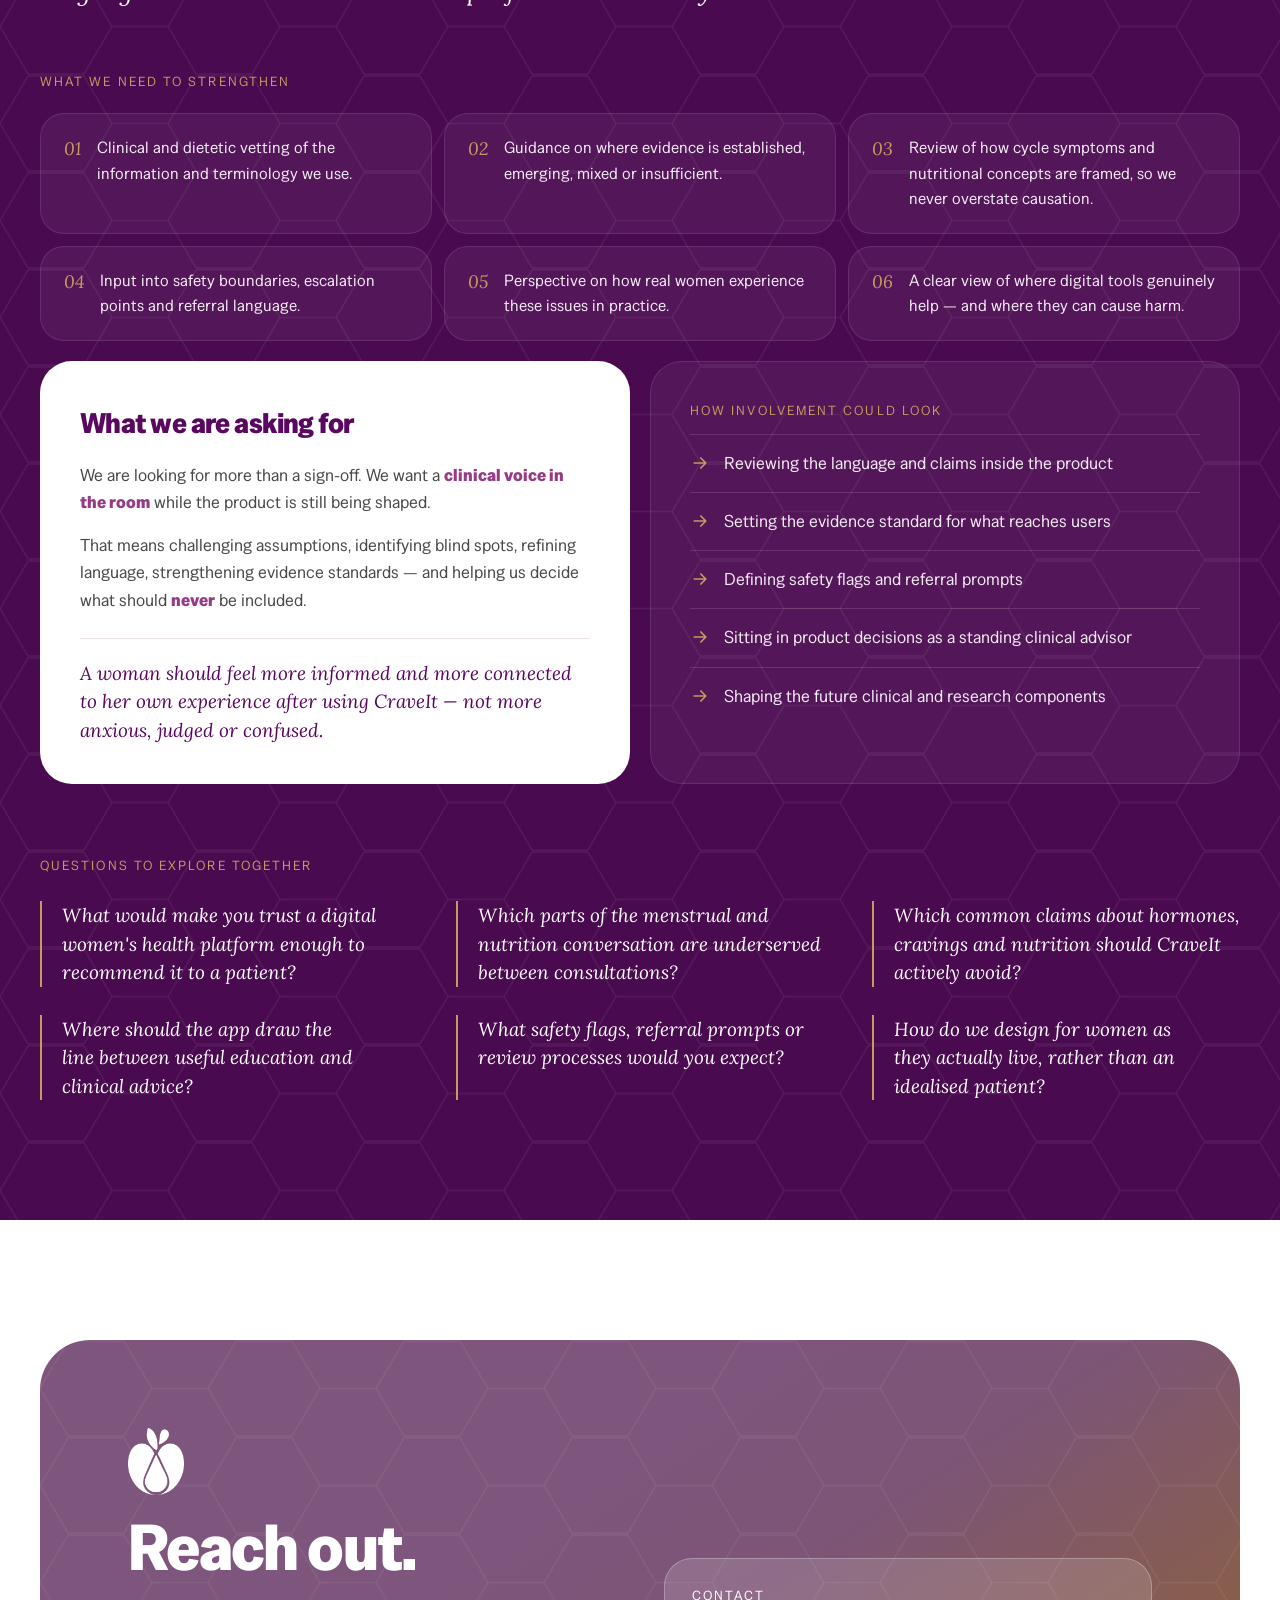
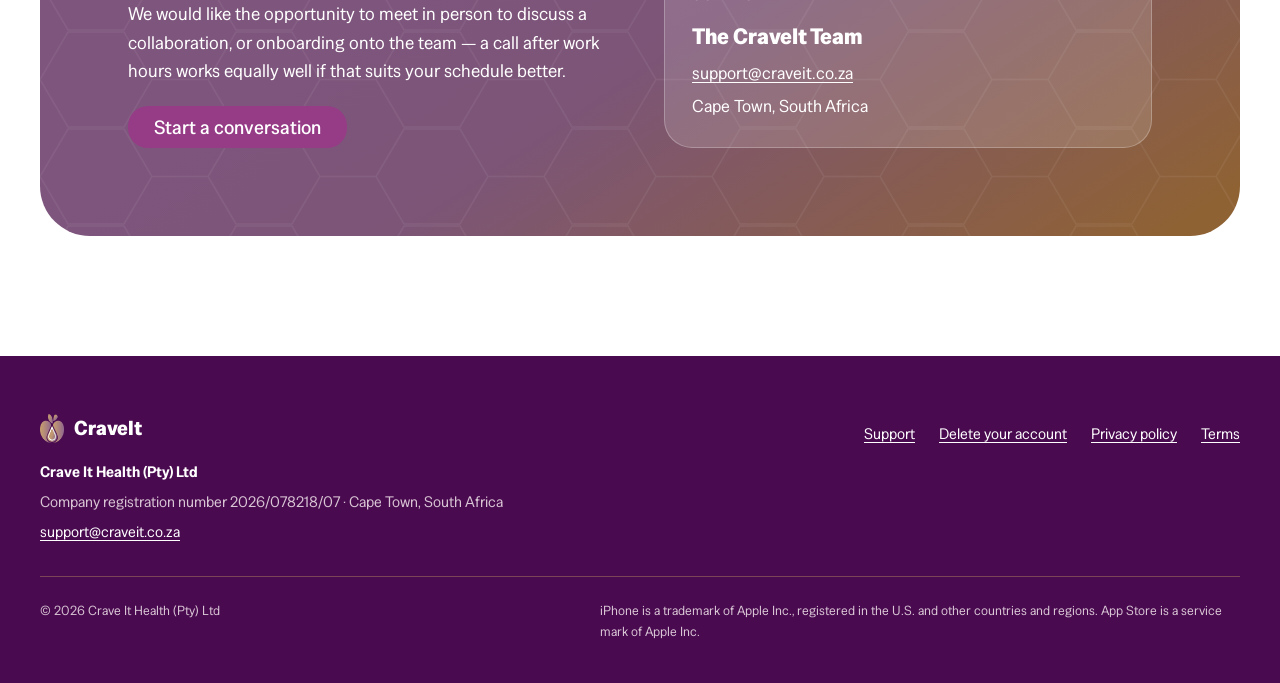
==== commit 9afddecb: "Fix the "Inside the app" slideshow and visual glitches found in the 4 Oct full-site check Slideshow:" ====
--- a/index.html
+++ b/index.html
@@ -227,6 +227,7 @@
             <button type="button" class="scr" aria-pressed="false" aria-controls="scr-stage" disabled><span class="scr__n" aria-hidden="true">02</span><span class="scr__text"><span class="scr__title">Cycle</span><span class="scr__desc">Phases and symptoms logged in one view.</span></span><span class="scr__bar" aria-hidden="true"><span class="scr__fill"></span></span></button>
             <button type="button" class="scr" aria-pressed="false" aria-controls="scr-stage" disabled><span class="scr__n" aria-hidden="true">03</span><span class="scr__text"><span class="scr__title">Cravings</span><span class="scr__desc">Taste, texture and prep time — not calories.</span></span><span class="scr__bar" aria-hidden="true"><span class="scr__fill"></span></span></button>
             <button type="button" class="scr" aria-pressed="false" aria-controls="scr-stage" disabled><span class="scr__n" aria-hidden="true">04</span><span class="scr__text"><span class="scr__title">Recipes</span><span class="scr__desc">Guidance she can cook the same evening.</span></span><span class="scr__bar" aria-hidden="true"><span class="scr__fill"></span></span></button>
+            <p class="scr-caption" aria-hidden="true">Her goals, conditions and preferences, stated up front.</p>
             <button type="button" class="scr-pause">
               <svg class="pause" width="14" height="14" viewBox="0 0 24 24" fill="currentColor" aria-hidden="true"><rect x="6" y="5" width="4" height="14" rx="1"/><rect x="14" y="5" width="4" height="14" rx="1"/></svg>
               <svg class="play" width="14" height="14" viewBox="0 0 24 24" fill="currentColor" aria-hidden="true"><path d="M8 5.5v13a1 1 0 0 0 1.5.86l10.2-6.5a1 1 0 0 0 0-1.72L9.5 4.64A1 1 0 0 0 8 5.5z"/></svg>
@@ -236,7 +237,7 @@
           <div class="scr-stage" id="scr-stage" data-reveal="120">
             <div class="phone phone--lg">
               <div class="phone__screen">
-                <img class="scr-img is-on" src="/assets/img/screen-onboarding.webp" width="417" height="900" loading="lazy" alt="The CraveIt Your Health Goals screen: cards for goals such as balanced nutrition, boosting energy, digestive health, immune support, heart health and skin health.">
+                <img class="scr-img scr-img--top is-on" src="/assets/img/screen-onboarding.webp" width="417" height="900" loading="lazy" alt="The CraveIt Your Health Goals screen: cards for goals such as balanced nutrition, boosting energy, digestive health, immune support, heart health and skin health.">
                 <img class="scr-img" aria-hidden="true" src="/assets/img/screen-cycle.webp" width="417" height="900" loading="lazy" alt="The CraveIt cycle calendar for a month, with period and luteal days shaded and a button to add symptoms.">
                 <img class="scr-img" aria-hidden="true" src="/assets/img/screen-cravings.webp" width="417" height="900" loading="lazy" alt="The CraveIt craving form: choose a taste, type, texture and prep time, then name one ingredient.">
                 <img class="scr-img" aria-hidden="true" src="/assets/img/screen-recipes.webp" width="417" height="900" loading="lazy" alt="The CraveIt recipe list with dishes such as chicken pesto pasta and chocolate pancakes, each with cooking time, rating and diet tags.">
@@ -311,7 +312,7 @@
         <div class="head head--split" data-reveal="0">
           <div class="head">
             <p class="eyebrow">Boundaries we protect</p>
-            <h2 id="bounds-title" class="h2">Support alongside your care — never a replacement for it.</h2>
+            <h2 id="bounds-title" class="h2 balance">Support alongside your care&nbsp;— never a replacement for it.</h2>
           </div>
           <p class="head-note head-note--wide">The lines we hold ourselves to — written down now, before there is pressure to loosen them, and the lines we are asking clinicians to hold us to.</p>
         </div>
--- a/assets/site.css
+++ b/assets/site.css
@@ -50,6 +50,9 @@
 *, *::before, *::after { box-sizing: border-box; }
 html { -webkit-text-size-adjust: 100%; scroll-behavior: smooth; scroll-padding-top: 84px; }
 body { margin: 0; background: #FFFFFF; color: var(--cv-ink); font-family: var(--cv-font-sans); font-size: 17px; line-height: 1.6; -webkit-font-smoothing: antialiased; }
+/* Short pages (the "not found" page) stretch so the footer reaches the bottom of the window instead of leaving a white strip. */
+body { min-height: 100vh; display: flex; flex-direction: column; }
+body > main { flex: 1 0 auto; }
 .page { overflow-x: clip; }
 img { max-width: 100%; }
 h1, h2, h3, p, ul, ol, figure { margin: 0; }
@@ -155,6 +158,8 @@
 .hero__actions { display: flex; flex-wrap: wrap; gap: 12px; }
 .hero__tags { display: flex; flex-wrap: wrap; gap: 10px 22px; padding-top: 8px; font-size: 13px; letter-spacing: 0.14em; text-transform: uppercase; color: var(--label); }
 .hero__tags .sep { color: var(--cv-gold); }
+/* site.js adds "is-wrapped" when the words run onto a second line; the dots then go, so none is left hanging at a line end. */
+.hero__tags.is-wrapped .sep { display: none; }
 .hero__visual { position: relative; display: flex; justify-content: center; min-height: 620px; }
 
 /* Phone frame */
@@ -162,9 +167,10 @@
 .phone__screen { position: relative; border-radius: 44px; overflow: hidden; aspect-ratio: 417 / 900; background: var(--cv-grey-100); }
 .phone__screen img { position: absolute; inset: 0; width: 100%; height: 100%; object-fit: cover; object-position: top; display: block; }
 .phone__notch { position: absolute; top: 20px; left: 50%; transform: translateX(-50%); width: 92px; height: 26px; border-radius: 9999px; background: var(--cv-midnight); }
-.phone--lg { width: 320px; max-width: 76vw; padding: 11px; border-radius: 58px; box-shadow: 0 70px 100px -44px rgba(90,7,96,0.55); }
-.phone--lg .phone__screen { border-radius: 47px; }
-.phone--lg .phone__notch { top: 21px; width: 96px; height: 28px; }
+/* The large phone is drawn from one width (--pw), so it can shrink on small screens and keep its proportions. */
+.phone--lg { --pw: 320px; width: var(--pw); max-width: 76vw; padding: calc(var(--pw) * 0.034); border-radius: calc(var(--pw) * 0.181); box-shadow: 0 70px 100px -44px rgba(90,7,96,0.55); }
+.phone--lg .phone__screen { border-radius: calc(var(--pw) * 0.147); }
+.phone--lg .phone__notch { top: calc(var(--pw) * 0.066); width: calc(var(--pw) * 0.3); height: calc(var(--pw) * 0.0875); }
 
 /* Phase ring card (illustrative) */
 .ring-card { --ph: #5A0760; position: absolute; left: 0; bottom: 36px; display: flex; flex-direction: column; align-items: center; gap: 12px; padding: 20px 20px 16px; border-radius: 28px; background: rgba(255,255,255,0.92); -webkit-backdrop-filter: blur(10px); backdrop-filter: blur(10px); box-shadow: 0 30px 60px -28px rgba(90,7,96,0.45); }
@@ -233,6 +239,8 @@
 .track, .track-fill { position: absolute; left: 0; right: 0; top: 27px; height: 2px; background: var(--line); }
 .track-fill { background: var(--cv-gradient-brand); transform-origin: left center; }
 .steps { position: relative; gap: 40px 28px; }
+/* The connecting line only makes sense while all four steps sit in one row (from 1012px wide, measured 4 Oct 2026). */
+@media (max-width: 1011px) { .steps-wrap > .track, .steps-wrap > .track-fill { display: none; } }
 .step { display: flex; flex-direction: column; gap: 12px; }
 .step__n { width: 56px; height: 56px; border-radius: 50%; display: grid; place-items: center; background: #FFFFFF; border: 2px solid var(--cv-purple-bright); color: var(--cv-purple-bright); font-family: var(--cv-font-serif); font-size: 22px; font-weight: 600; }
 .step h3 { margin-top: 12px; font-size: 22px; font-weight: 700; color: var(--cv-purple-dark); }
@@ -247,7 +255,7 @@
 .scr:disabled { cursor: default; }
 .scr.is-on { background: #FFFFFF; box-shadow: 0 24px 48px -28px rgba(90,7,96,0.35); }
 .scr__n { flex: none; font-family: var(--cv-font-serif); font-style: italic; font-size: 18px; color: var(--cv-purple-muted); padding-top: 1px; }
-.scr.is-on .scr__n { color: var(--cv-gold); }
+.scr.is-on .scr__n { color: var(--gold-ink); }
 .scr__text { display: flex; flex-direction: column; gap: 4px; }
 .scr__title { font-size: 20px; font-weight: 700; color: var(--cv-purple-dark); }
 .scr__desc { font-size: 15px; color: var(--cv-ink); opacity: 0.78; transition: opacity 360ms var(--cv-ease); }
@@ -256,7 +264,10 @@
 .js .scr.is-on .scr__bar { display: block; }
 .scr__fill { display: block; width: 100%; height: 100%; background: var(--cv-gradient-brand); transform-origin: left center; }
 .is-auto .scr.is-on .scr__fill { animation: cvFill 5000ms linear forwards; }
-.is-auto.is-paused .scr.is-on .scr__fill, .is-auto:hover .scr.is-on .scr__fill, .is-auto:has(.scr:focus-visible) .scr.is-on .scr__fill { animation-play-state: paused; }
+.is-auto.is-paused .scr.is-on .scr__fill, .is-auto:has(.scr:focus-visible) .scr.is-on .scr__fill { animation-play-state: paused; }
+/* Hovering pauses only where there is a real mouse. On touch screens a tap leaves :hover switched on,
+   which froze the slideshow for good after one tap (found 4 Oct 2026). */
+@media (hover: hover) and (pointer: fine) { .is-auto:hover .scr.is-on .scr__fill { animation-play-state: paused; } }
 @keyframes cvFill { from { transform: scaleX(0); } to { transform: scaleX(1); } }
 .scr-pause { display: none; position: absolute; top: calc(100% + 8px); left: 14px; align-items: center; gap: 8px; min-height: 36px; padding: 6px 14px; border: 1px solid #E6DDE6; border-radius: 9999px; background: rgba(255,255,255,0.7); color: var(--cv-ink); font: inherit; font-size: 14px; cursor: pointer; }
 .scr-pause:hover { background: #FFFFFF; color: var(--cv-purple-bright); }
@@ -267,6 +278,32 @@
 .scr-stage { display: flex; justify-content: center; }
 .scr-img { opacity: 0; transform: scale(1.04); transition: opacity 600ms var(--cv-ease), transform 900ms var(--cv-ease-out); }
 .scr-img.is-on { opacity: 1; transform: scale(1); }
+/* A screen with no status bar of its own (onboarding) starts lower, so the drawn notch doesn't cover its title. */
+.phone__screen img.scr-img--top { padding-top: 15%; background: #FFFFFF; }
+.scr-caption { display: none; }
+
+/* Stacked layout (phones, tablets held upright): the phone comes first and the four screens become compact tiles
+   under it, so the changing picture and its caption are on screen together. Before, the list filled the screen and
+   the picture that changes sat below it, out of view (found 4 Oct 2026). 879px = where the two columns stop fitting. */
+@media (max-width: 879px) {
+  .screens { grid-template-columns: minmax(0, 1fr); justify-items: center; gap: 22px; margin-top: 40px; }
+  .scr-stage { order: -1; width: 100%; }
+  .scr-stage .phone--lg { --pw: min(240px, 62vw); max-width: none; }
+  .scr-list { width: 100%; max-width: 520px; display: grid; grid-template-columns: repeat(2, minmax(0, 1fr)); gap: 8px; }
+  .scr { align-items: center; gap: 10px; padding: 12px 14px; border-radius: 18px; background: rgba(255,255,255,0.55); }
+  .scr__n { font-size: 15px; padding-top: 0; }
+  .scr__title { font-size: 16px; }
+  .scr__desc { display: none; }
+  .scr__bar { left: 14px; right: 14px; }
+  .scr-caption { display: block; grid-column: 1 / -1; min-height: 2.9em; margin: 6px 4px 0; font-size: 15px; line-height: 1.45; text-align: center; color: var(--cv-ink); text-wrap: balance; }
+  .is-auto .scr-pause { position: static; grid-column: 1 / -1; justify-self: center; }
+}
+/* The smallest phones: drop the tile numbers so "Onboarding" fits inside its tile. */
+@media (max-width: 359px) {
+  .scr__n { display: none; }
+  .scr { padding: 12px; }
+  .scr__bar { left: 12px; right: 12px; }
+}
 
 /* ---------- philosophy ---------- */
 .pair { gap: 20px; margin-top: 56px; }
@@ -311,6 +348,8 @@
 .stages .track, .stages .track-fill { top: 9px; background: rgba(242,233,242,0.16); }
 .stages .track-fill { right: auto; width: 34%; background: var(--cv-gold); }
 .stages ul { position: relative; gap: 32px; }
+/* Same for the three stages: one row from 879px wide (measured 4 Oct 2026). */
+@media (max-width: 878px) { .stages > .track, .stages > .track-fill { display: none; } }
 .stage { display: flex; flex-direction: column; gap: 10px; }
 .stage__dot { width: 20px; height: 20px; border-radius: 50%; background: var(--cv-purple-dark); box-shadow: inset 0 0 0 2px rgba(242,233,242,0.5); }
 .stage__dot--now { background: var(--cv-gold); box-shadow: 0 0 0 6px rgba(199,154,95,0.25); }
